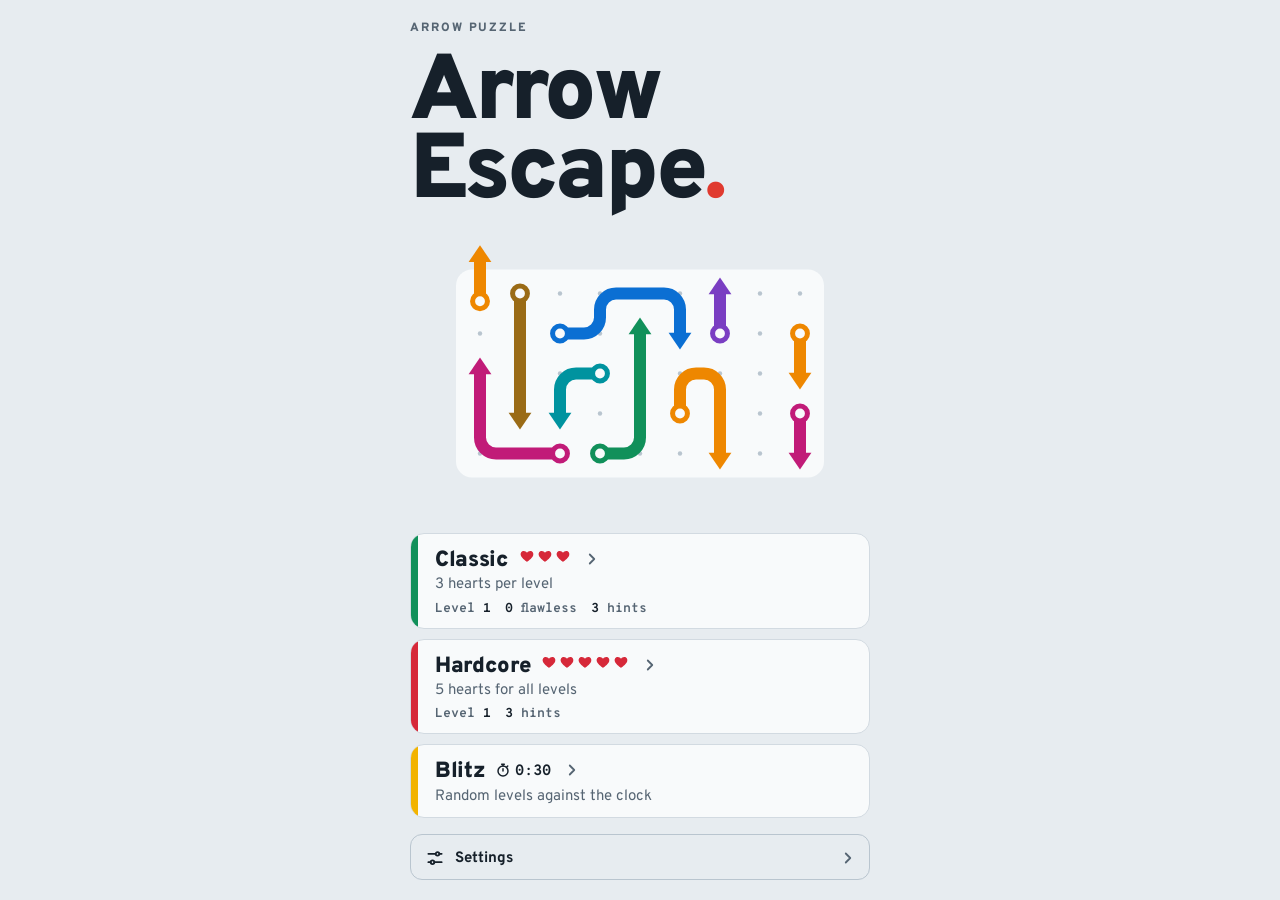
==== app/src/main/assets/index.html @ f75348a6 "Gratis- und Vollversion mit Kauf in der App Eine App, die Vollversion wird über Google Play in der A" ====
<!doctype html>
<html lang="en">
<head>
<meta charset="utf-8">
<meta name="viewport" content="width=device-width, initial-scale=1, maximum-scale=1, user-scalable=no, viewport-fit=cover">
<style>:root{color-scheme:light}[hidden]{display:none!important}</style>
</head>
<body>
<title>Arrow Escape</title>
<meta name="claude:viewport-fit-sides" content="cover">
<style>
@font-face{font-family:"Overpass";font-style:normal;font-weight:400;font-display:swap;src:url([data-uri]) format("woff2");unicode-range:U+0000-00FF,U+0131,U+0152-0153,U+02BB-02BC,U+02C6,U+02DA,U+02DC,U+0304,U+0308,U+0329,U+2000-206F,U+20AC,U+2122,U+2191,U+2193,U+2212,U+2215,U+FEFF,U+FFFD}
@font-face{font-family:"Overpass";font-style:normal;font-weight:400;font-display:swap;src:url([data-uri]) format("woff2");unicode-range:U+0100-02BA,U+02BD-02C5,U+02C7-02CC,U+02CE-02D7,U+02DD-02FF,U+0304,U+0308,U+0329,U+1D00-1DBF,U+1E00-1E9F,U+1EF2-1EFF,U+2020,U+20A0-20AB,U+20AD-20C0,U+2113,U+2C60-2C7F,U+A720-A7FF}
@font-face{font-family:"Overpass";font-style:normal;font-weight:700;font-display:swap;src:url([data-uri]) format("woff2");unicode-range:U+0000-00FF,U+0131,U+0152-0153,U+02BB-02BC,U+02C6,U+02DA,U+02DC,U+0304,U+0308,U+0329,U+2000-206F,U+20AC,U+2122,U+2191,U+2193,U+2212,U+2215,U+FEFF,U+FFFD}
@font-face{font-family:"Overpass";font-style:normal;font-weight:700;font-display:swap;src:url([data-uri]) format("woff2");unicode-range:U+0100-02BA,U+02BD-02C5,U+02C7-02CC,U+02CE-02D7,U+02DD-02FF,U+0304,U+0308,U+0329,U+1D00-1DBF,U+1E00-1E9F,U+1EF2-1EFF,U+2020,U+20A0-20AB,U+20AD-20C0,U+2113,U+2C60-2C7F,U+A720-A7FF}
@font-face{font-family:"Overpass";font-style:normal;font-weight:800;font-display:swap;src:url([data-uri]) format("woff2");unicode-range:U+0000-00FF,U+0131,U+0152-0153,U+02BB-02BC,U+02C6,U+02DA,U+02DC,U+0304,U+0308,U+0329,U+2000-206F,U+20AC,U+2122,U+2191,U+2193,U+2212,U+2215,U+FEFF,U+FFFD}
@font-face{font-family:"Overpass";font-style:normal;font-weight:800;font-display:swap;src:url([data-uri]) format("woff2");unicode-range:U+0100-02BA,U+02BD-02C5,U+02C7-02CC,U+02CE-02D7,U+02DD-02FF,U+0304,U+0308,U+0329,U+1D00-1DBF,U+1E00-1E9F,U+1EF2-1EFF,U+2020,U+20A0-20AB,U+20AD-20C0,U+2113,U+2C60-2C7F,U+A720-A7FF}
@font-face{font-family:"Overpass";font-style:normal;font-weight:900;font-display:swap;src:url([data-uri]) format("woff2");unicode-range:U+0000-00FF,U+0131,U+0152-0153,U+02BB-02BC,U+02C6,U+02DA,U+02DC,U+0304,U+0308,U+0329,U+2000-206F,U+20AC,U+2122,U+2191,U+2193,U+2212,U+2215,U+FEFF,U+FFFD}
@font-face{font-family:"Overpass";font-style:normal;font-weight:900;font-display:swap;src:url([data-uri]) format("woff2");unicode-range:U+0100-02BA,U+02BD-02C5,U+02C7-02CC,U+02CE-02D7,U+02DD-02FF,U+0304,U+0308,U+0329,U+1D00-1DBF,U+1E00-1E9F,U+1EF2-1EFF,U+2020,U+20A0-20AB,U+20AD-20C0,U+2113,U+2C60-2C7F,U+A720-A7FF}
@font-face{font-family:"Overpass Mono";font-style:normal;font-weight:700;font-display:swap;src:url([data-uri]) format("woff2");unicode-range:U+0000-00FF,U+0131,U+0152-0153,U+02BB-02BC,U+02C6,U+02DA,U+02DC,U+0304,U+0308,U+0329,U+2000-206F,U+20AC,U+2122,U+2191,U+2193,U+2212,U+2215,U+FEFF,U+FFFD}
@font-face{font-family:"Overpass Mono";font-style:normal;font-weight:700;font-display:swap;src:url([data-uri]) format("woff2");unicode-range:U+0100-02BA,U+02BD-02C5,U+02C7-02CC,U+02CE-02D7,U+02DD-02FF,U+0304,U+0308,U+0329,U+1D00-1DBF,U+1E00-1E9F,U+1EF2-1EFF,U+2020,U+20A0-20AB,U+20AD-20C0,U+2113,U+2C60-2C7F,U+A720-A7FF}
/* Layout: one-screen transit board. Line-badge header, square-cell canvas, signage footer. */
:root{
  --paper:#E7ECF0; --surface:#F8FAFB; --ink:#16202A; --muted:#566573; --grid:#B9C5CF; --rule:#D2DAE1;
  --signal:#D62839; --hint:#F2B300; --on-hint:#1E1700; --scrim:rgba(231,236,240,.78);
  --l1:#E03A2F; --l2:#0B6FD3; --l3:#11905A; --l4:#EE8700; --l5:#7A3EC2; --l6:#00939F; --l7:#C11B78; --l8:#9A6B16;
  --display:"Overpass","Arial Narrow","Helvetica Neue",Arial,sans-serif;
  --mono:"Overpass Mono",ui-monospace,"SFMono-Regular",Menlo,Consolas,monospace;
}
@media (prefers-color-scheme: dark){
  :root:not([data-theme="light"]){
    --paper:#0E141A; --surface:#17202A; --ink:#E5EBF0; --muted:#8C9AA7; --grid:#2D3a46; --rule:#24303B;
    --signal:#FF4D5E; --hint:#FFC933; --on-hint:#1E1700; --scrim:rgba(14,20,26,.8);
    --l1:#FF5B4F; --l2:#4597FF; --l3:#2EC27F; --l4:#FFA332; --l5:#A77BF2; --l6:#1FC6D3; --l7:#F04FA7; --l8:#D9A441;
    color-scheme:dark;
  }
}
:root[data-theme="dark"]{
  --paper:#0E141A; --surface:#17202A; --ink:#E5EBF0; --muted:#8C9AA7; --grid:#2D3a46; --rule:#24303B;
  --signal:#FF4D5E; --hint:#FFC933; --on-hint:#1E1700; --scrim:rgba(14,20,26,.8);
  --l1:#FF5B4F; --l2:#4597FF; --l3:#2EC27F; --l4:#FFA332; --l5:#A77BF2; --l6:#1FC6D3; --l7:#F04FA7; --l8:#D9A441;
  color-scheme:dark;
}
[hidden]{display:none!important}
html{height:100%;box-sizing:border-box}
*,*::before,*::after{box-sizing:inherit}
body{height:100%;margin:0;background:var(--paper);color:var(--ink);font-family:var(--display);font-size:16px;
  overflow:hidden;overscroll-behavior:none;-webkit-tap-highlight-color:transparent;-webkit-user-select:none;user-select:none;touch-action:manipulation}
button{font:inherit;color:inherit;cursor:pointer}
button:focus-visible{outline:2px solid var(--l2);outline-offset:2px}

/* ---------- game screen ---------- */
#app{display:flex;flex-direction:column;height:100%;
  padding-left:max(16px,env(safe-area-inset-left,0px));padding-right:max(16px,env(safe-area-inset-right,0px))}
.top{position:relative;z-index:2;display:flex;align-items:center;justify-content:space-between;gap:12px;padding-block:10px 4px}
.icon-btn{width:44px;height:44px;border:0;border-radius:12px;background:transparent;display:grid;place-items:center;margin-left:-8px}
.icon-btn svg{width:24px;height:24px;stroke:var(--ink);fill:none;stroke-width:2.2;stroke-linecap:round;stroke-linejoin:round}
.badge{display:flex;align-items:center;gap:8px}
.badge-label{font-size:11px;font-weight:800;letter-spacing:.16em;text-transform:uppercase;color:var(--muted)}
.badge-num{font-family:var(--mono);font-weight:700;font-size:19px;min-width:46px;height:34px;padding:2px 12px 0;border-radius:17px;
  background:var(--ink);color:var(--paper);display:inline-flex;align-items:center;justify-content:center;font-variant-numeric:tabular-nums}
.hearts{display:flex;gap:3px}
.hearts svg{width:24px;height:24px}
.hearts .full path{fill:var(--signal)}
.hearts .lost path{fill:none;stroke:var(--grid);stroke-width:2}
.hearts.shake{animation:shake .42s}
/* Hardcore: rote Level-Plakette, 5 etwas kleinere Herzen */
#app.hc .badge-label{color:var(--signal)}
#app.hc .badge-num{background:var(--signal)}
#app.hc .hearts{gap:2px}
#app.hc .hearts svg{width:20px;height:20px}
/* Blitz: gelbe Plakette, Uhr statt Herzen; Zeitgutschrift/-abzug schwebt unter der Uhr */
#app.blitz .badge-num{background:var(--hint);color:var(--on-hint)}
.timer{position:relative;display:flex;align-items:center;gap:5px;height:34px;padding-top:2px;
  font-family:var(--mono);font-weight:700;font-size:21px;color:var(--ink);font-variant-numeric:tabular-nums}
.timer svg,.mode-time svg{flex:none;stroke:currentColor;fill:none;stroke-width:2.2;stroke-linecap:round;stroke-linejoin:round;margin-top:-2px}
.timer svg{width:20px;height:20px}
.t-txt{display:inline-block;min-width:4ch;text-align:right}
.timer.low{color:var(--signal)}
.timer.low .t-txt{animation:pulse 1s ease-in-out infinite}
.timer.shake{animation:shake .42s}
@keyframes pulse{50%{transform:scale(1.12)}}
.tfloat{position:absolute;right:0;top:100%;margin-top:4px;font-size:19px;white-space:nowrap;pointer-events:none;animation:tup 1.1s ease-out forwards}
.tfloat.plus{color:var(--l3)}
.tfloat.minus{color:var(--signal);animation-name:tdown}
@keyframes tup{0%{opacity:0;transform:translateY(18px) scale(.9)}18%{opacity:1;transform:translateY(8px) scale(1.08)}100%{opacity:0;transform:translateY(-4px)}}
@keyframes tdown{0%{opacity:0;transform:translateY(-6px)}15%{opacity:1}100%{opacity:0;transform:translateY(20px)}}
@keyframes tfade{0%,70%{opacity:1}100%{opacity:0}}
@keyframes shake{20%{transform:translateX(-5px)}40%{transform:translateX(5px)}60%{transform:translateX(-3px)}80%{transform:translateX(2px)}}

#boardWrap{flex:1;position:relative;min-height:0}
#board{position:absolute;inset:0;width:100%;height:100%;touch-action:none;display:block}
.coach{position:absolute;left:0;right:0;bottom:0;margin:0 auto;max-width:34ch;text-align:center;font-size:15px;line-height:1.35;
  color:var(--muted);padding:6px 8px;pointer-events:none;text-wrap:balance}

.foot{display:flex;align-items:center;gap:10px;padding-block:8px 14px}
.left{flex:1;min-width:0;font-family:var(--mono);font-weight:700;font-size:13px;line-height:1.25;color:var(--muted);font-variant-numeric:tabular-nums}
.btn{font-weight:700;font-size:15px;letter-spacing:.01em;height:46px;padding:2px 16px 0;border-radius:12px;border:1.5px solid var(--grid);
  background:var(--surface);color:var(--ink);display:inline-flex;align-items:center;justify-content:center;gap:8px;transition:transform .08s}
.btn:active{transform:translateY(1px)}
.btn:disabled{opacity:.45;cursor:default}
.btn .chip{font-family:var(--mono);font-size:13px;line-height:1;background:var(--hint);color:var(--on-hint);border-radius:6px;padding:4px 6px 2px}
.btn.primary{background:var(--ink);border-color:var(--ink);color:var(--paper);height:56px;font-size:18px;font-weight:800;padding:3px 22px 0}
.btn.wide{width:100%}

/* ---------- home ---------- */
.screen{position:fixed;inset:0;background:var(--paper);z-index:5;overflow-y:auto;overscroll-behavior:contain;
  padding-top:calc(env(safe-area-inset-top,0px) + 20px);padding-bottom:calc(env(safe-area-inset-bottom,0px) + 20px);
  padding-left:max(24px,env(safe-area-inset-left,0px));padding-right:max(24px,env(safe-area-inset-right,0px))}
.home-in{max-width:460px;min-height:100%;margin:0 auto;display:flex;flex-direction:column;gap:16px}
.eyebrow{font-size:12px;font-weight:800;letter-spacing:.16em;text-transform:uppercase;color:var(--muted);margin:0}
.wordmark{font-weight:900;font-size:clamp(58px,18vw,92px);line-height:.86;letter-spacing:-.035em;margin:4px 0 0;text-wrap:balance}
.wordmark span{color:var(--l1)}
.preview-wrap{flex:1;min-height:120px;position:relative}
#preview{position:absolute;inset:0;width:100%;height:100%;display:block}
.toggle{flex:1;height:46px;border-radius:12px;border:1.5px solid var(--grid);background:transparent;display:flex;align-items:center;justify-content:space-between;
  padding:2px 12px 0 14px;font-weight:700;font-size:15px}
.toggle .sw{width:36px;height:22px;border-radius:11px;background:var(--grid);position:relative;transition:background .15s}
.toggle .sw::after{content:"";position:absolute;top:3px;left:3px;width:16px;height:16px;border-radius:50%;background:var(--surface);transition:transform .15s}
.toggle[aria-checked="true"] .sw{background:var(--l3)}
.toggle[aria-checked="true"] .sw::after{transform:translateX(14px)}

/* ---------- Hauptmenü: Modus-Karten mit Linienfarbe am linken Rand ---------- */
.modes{display:flex;flex-direction:column;gap:10px}
.mode{--line:var(--l3);position:relative;overflow:hidden;width:100%;border-radius:14px;border:1.5px solid var(--rule);background:var(--surface);
  padding:12px 12px 11px 24px;display:flex;flex-direction:column;gap:3px;text-align:left;transition:transform .08s}
.mode::before{content:"";position:absolute;left:0;top:0;bottom:0;width:7px;background:var(--line)}
.mode:active{transform:translateY(1px)}
.mode.hardcore{--line:var(--signal)}
.mode.blitz{--line:var(--hint)}
.mode-time{display:flex;align-items:center;gap:4px;padding-top:2px;font-family:var(--mono);font-weight:700;font-size:15px;color:var(--ink);font-variant-numeric:tabular-nums}
.mode-time svg{width:16px;height:16px}
/* Gesperrter Modus (Gratis-Version): Schloss statt Herzen/Uhr */
.lock-ico{display:none;width:19px;height:19px;flex:none;stroke:var(--muted);fill:none;stroke-width:2.2;stroke-linecap:round;stroke-linejoin:round;margin-top:-2px}
.mode.locked .lock-ico{display:block}
.mode.locked .mode-hearts,.mode.locked .mode-time{display:none}
/* Gratis-Version: Kaufen-Knopf ganz unten, gelb wie die Tipp-Plaketten */
.buy-btn{width:100%;flex:none;min-height:52px;border:0;border-radius:12px;background:var(--hint);color:var(--on-hint);
  display:flex;align-items:center;justify-content:space-between;gap:12px;padding:3px 12px 1px 16px;
  font-weight:800;font-size:16px;line-height:1.2;text-align:left;transition:transform .08s}
.buy-btn:active{transform:translateY(1px)}
.buy-price{flex:none;font-family:var(--mono);font-weight:700;font-size:14px;background:var(--on-hint);color:var(--hint);border-radius:7px;padding:5px 8px 3px;white-space:nowrap}
.mode-head{display:flex;align-items:center;gap:10px}
.mode-name{flex:1;min-width:0;font-weight:900;font-size:22px;letter-spacing:-.015em;line-height:1.05;padding-top:3px}
.mode-hearts{gap:2px}
.mode-hearts svg{width:16px;height:16px}
.mode .chev{color:var(--muted);margin-left:2px}
.mode-pitch{font-size:15px;line-height:1.3;color:var(--muted)}
.mode-stats{display:flex;flex-wrap:wrap;gap:2px 14px;margin-top:3px;font-family:var(--mono);font-weight:700;font-size:13px;color:var(--muted);font-variant-numeric:tabular-nums}
.mode-stats b{color:var(--ink);font-weight:700}

.set-btn{width:100%;flex:none}
.set-label{display:flex;align-items:center;gap:10px}
.set-ico{width:20px;height:20px;flex:none;stroke:currentColor;fill:none;stroke-width:2.1;stroke-linecap:round}
.set-btn .chev{color:var(--muted)}
.set-list{display:flex;flex-direction:column;gap:10px}
.set-list .toggle{flex:none;width:100%;height:52px;font-size:16px}

.lang-btn{width:100%;flex:none;text-align:left}
.lang-current{display:flex;align-items:center;gap:4px;min-width:0;color:var(--muted)}
.lang-current span{white-space:nowrap;overflow:hidden;text-overflow:ellipsis}
.chev{width:18px;height:18px;flex:none;stroke:currentColor;fill:none;stroke-width:2.4;stroke-linecap:round;stroke-linejoin:round}

/* ---------- language sheet: the list is drawn as a metro line with one stop per language ---------- */
.lang-sheet,.set-sheet{max-height:calc(100% - 24px);overflow-y:auto}
.sheet-head{display:flex;align-items:center;justify-content:space-between;gap:12px}
.sheet .sheet-title{font-size:28px}
.lang-list{position:relative;display:flex;flex-direction:column;padding-block:4px}
.lang-list::before{content:"";position:absolute;left:11px;top:30px;bottom:30px;width:5px;border-radius:3px;background:var(--l2)}
.lang-row{position:relative;display:flex;align-items:center;gap:16px;min-height:52px;padding:2px 4px 0 0;border:0;background:transparent;
  text-align:left;font-size:18px;font-weight:700;color:var(--ink)}
.lang-row .stop{width:27px;height:27px;flex:none;border-radius:50%;background:var(--surface);border:4.5px solid var(--l2);display:grid;place-items:center;margin-top:-2px}
.lang-row[aria-checked="true"] .stop{background:var(--l2)}
.lang-row[aria-checked="true"] .stop::after{content:"";width:9px;height:9px;border-radius:50%;background:var(--surface)}
.lang-row .lang-name{flex:1;min-width:0}
.lang-row[aria-checked="false"] .lang-name{font-weight:400}

/* ---------- result sheet ---------- */
.dlg{position:fixed;inset:0;z-index:10;background:var(--scrim);display:flex;align-items:flex-end;justify-content:center;
  -webkit-backdrop-filter:blur(3px);backdrop-filter:blur(3px)}
.sheet{width:100%;max-width:480px;background:var(--surface);border-radius:22px 22px 0 0;border-top:1.5px solid var(--rule);
  padding:26px max(24px,env(safe-area-inset-right,0px)) calc(env(safe-area-inset-bottom,0px) + 22px) max(24px,env(safe-area-inset-left,0px));
  display:flex;flex-direction:column;gap:12px;animation:rise .28s cubic-bezier(.2,.8,.2,1)}
@keyframes rise{from{transform:translateY(40px);opacity:0}}
.sheet h2{font-size:40px;font-weight:900;letter-spacing:-.02em;line-height:.95;margin:0;text-wrap:balance}
.sheet p{margin:0;font-size:17px;line-height:1.4;color:var(--muted)}
.reward{align-self:flex-start;font-family:var(--mono);font-weight:700;font-size:13px;background:var(--hint);color:var(--on-hint);border-radius:7px;padding:5px 8px 3px}
.row{display:flex;gap:10px;margin-top:8px}
.row .btn{flex:1}
.row .btn.primary{flex:2}
/* Fehlerfrei gelöst: Titel springt nach dem Konfetti hinein */
.sheet.party h2{transform-origin:left 70%;animation:pop .55s .08s cubic-bezier(.2,1.5,.35,1) both}
@keyframes pop{from{transform:scale(.55);opacity:0}}

/* ---------- Konfetti-Ebene über allem, fängt keine Berührungen ab ---------- */
#fx{position:fixed;inset:0;width:100%;height:100%;z-index:11;pointer-events:none}

/* Niedrige Bildschirme: Menü kompakter, damit drei Modus-Karten ohne Scrollen passen */
@media (max-height: 820px){
  .home-in{gap:12px}
  .wordmark{font-size:clamp(46px,14vw,72px)}
  .preview-wrap{min-height:72px}
  .modes{gap:8px}
  .mode{padding-block:10px 9px}
}
/* Sehr niedrig (z. B. 360×640): die Vorschau darf ganz schrumpfen; unter 44 px wird sie nicht gezeichnet */
@media (max-height: 700px){
  .preview-wrap{min-height:0}
}
/* Blitz: Tipp-Knopf zeigt „−3 s“ statt einer Zahl, daher etwas schmalere Knöpfe */
#app.blitz .foot .btn{padding-inline:12px}
@media (prefers-reduced-motion: reduce){
  .sheet,.sheet.party h2,.hearts.shake,.timer.shake,.timer.low .t-txt{animation:none}
  .tfloat,.tfloat.minus{animation:tfade 1.1s forwards}
}
</style>

<div id="app">
  <header class="top">
    <button id="btnHome" class="icon-btn" data-i18n-aria="menuAria" aria-label="Menu">
      <svg viewBox="0 0 24 24" aria-hidden="true"><path d="M4 7h16M4 12h16M4 17h10"/></svg>
    </button>
    <div class="badge"><span id="lvlLabel" class="badge-label">Level</span><span id="lvlNum" class="badge-num">1</span></div>
    <div id="hearts" class="hearts" role="img" aria-label="3 hearts"></div>
    <div id="timer" class="timer" role="timer" hidden>
      <svg viewBox="0 0 24 24" aria-hidden="true"><circle cx="12" cy="13.5" r="7.5"/><path d="M12 13.5V10M10 3.5h4M12 3.5V6M17.6 7.4l1.5-1.5"/></svg><span id="timerTxt" class="t-txt">0:30</span>
    </div>
  </header>
  <main id="boardWrap">
    <canvas id="board" data-i18n-aria="boardAria" aria-label="Game board"></canvas>
    <p id="coach" class="coach" hidden></p>
  </main>
  <footer class="foot">
    <span id="left" class="left">0 arrows left</span>
    <button id="btnHint" class="btn"><span data-i18n="hint">Hint</span> <span id="hintCount" class="chip">3</span></button>
    <button id="btnRestart" class="btn" data-i18n="restart" data-i18n-aria="restartAria" aria-label="Restart level">Restart</button>
  </footer>
</div>

<section id="home" class="screen">
  <div class="home-in">
    <p class="eyebrow" data-i18n="eyebrow">Arrow puzzle</p>
    <h1 class="wordmark">Arrow<br>Escape<span>.</span></h1>
    <div class="preview-wrap"><canvas id="preview" aria-hidden="true"></canvas></div>
    <!-- Hauptmenü: ein Eintrag pro Modus, wie Linien auf einem Netzplan -->
    <nav class="modes">
      <button id="btnClassic" class="mode classic">
        <span class="mode-head"><span class="mode-name" data-i18n="classic">Classic</span><span id="classicHearts" class="hearts mode-hearts" aria-hidden="true"></span><svg class="lock-ico" viewBox="0 0 24 24" aria-hidden="true"><rect x="5" y="10.5" width="14" height="10" rx="2.2"/><path d="M8.5 10.5V8a3.5 3.5 0 0 1 7 0v2.5"/></svg><svg class="chev" viewBox="0 0 24 24" aria-hidden="true"><path d="M9 6l6 6-6 6"/></svg></span>
        <span class="mode-pitch" data-i18n="classicPitch">3 hearts per level</span>
        <span id="classicStats" class="mode-stats"></span>
      </button>
      <button id="btnHc" class="mode hardcore">
        <span class="mode-head"><span class="mode-name" data-i18n="hardcore">Hardcore</span><span id="hcHearts" class="hearts mode-hearts" role="img"></span><svg class="lock-ico" viewBox="0 0 24 24" aria-hidden="true"><rect x="5" y="10.5" width="14" height="10" rx="2.2"/><path d="M8.5 10.5V8a3.5 3.5 0 0 1 7 0v2.5"/></svg><svg class="chev" viewBox="0 0 24 24" aria-hidden="true"><path d="M9 6l6 6-6 6"/></svg></span>
        <span class="mode-pitch" data-i18n="hcPitch">5 hearts for all levels</span>
        <span id="hcStats" class="mode-stats"></span>
      </button>
      <button id="btnBlitz" class="mode blitz">
        <span class="mode-head"><span class="mode-name" data-i18n="blitz">Blitz</span><span class="mode-time"><svg viewBox="0 0 24 24" aria-hidden="true"><circle cx="12" cy="13.5" r="7.5"/><path d="M12 13.5V10M10 3.5h4M12 3.5V6M17.6 7.4l1.5-1.5"/></svg><span id="blitzTime">0:30</span></span><svg class="lock-ico" viewBox="0 0 24 24" aria-hidden="true"><rect x="5" y="10.5" width="14" height="10" rx="2.2"/><path d="M8.5 10.5V8a3.5 3.5 0 0 1 7 0v2.5"/></svg><svg class="chev" viewBox="0 0 24 24" aria-hidden="true"><path d="M9 6l6 6-6 6"/></svg></span>
        <span class="mode-pitch" data-i18n="blitzPitch">Random levels against the clock</span>
        <span id="blitzStats" class="mode-stats" hidden></span>
      </button>
    </nav>
    <button id="btnSettings" class="toggle set-btn" aria-haspopup="dialog">
      <span class="set-label"><svg class="set-ico" viewBox="0 0 24 24" aria-hidden="true"><path d="M4 7h9M17 7h3M4 17h3M11 17h9"/><circle cx="15" cy="7" r="2.2"/><circle cx="9" cy="17" r="2.2"/></svg><span data-i18n="settings">Settings</span></span>
      <svg class="chev" viewBox="0 0 24 24" aria-hidden="true"><path d="M9 6l6 6-6 6"/></svg>
    </button>
    <!-- Nur in der Gratis-Version: Kauf der Vollversion über Google Play -->
    <button id="btnBuy" class="buy-btn" hidden><span data-i18n="buyFull">Buy full version</span><span id="buyPrice" class="buy-price">€1.99</span></button>
  </div>
</section>

<div id="dlg" class="dlg" hidden>
  <div class="sheet" role="dialog" aria-modal="true" aria-labelledby="dlgTitle">
    <p id="dlgEyebrow" class="eyebrow">Level 1</p>
    <h2 id="dlgTitle">All clear!</h2>
    <p id="dlgText"></p>
    <span id="dlgReward" class="reward" hidden>+1 hint</span>
    <div class="row">
      <button id="dlgSecondary" class="btn">Menu</button>
      <button id="dlgPrimary" class="btn primary">Next</button>
    </div>
  </div>
</div>

<div id="setDlg" class="dlg" hidden>
  <div class="sheet set-sheet" role="dialog" aria-modal="true" aria-labelledby="setTitle">
    <div class="sheet-head">
      <h2 id="setTitle" class="sheet-title" data-i18n="settings">Settings</h2>
      <button id="setClose" class="btn" data-i18n="close">Done</button>
    </div>
    <div class="set-list">
      <button id="tglSound" class="toggle" role="switch" aria-checked="true"><span data-i18n="sound">Sound</span> <span class="sw"></span></button>
      <button id="tglVib" class="toggle" role="switch" aria-checked="true"><span data-i18n="vibration">Vibration</span> <span class="sw"></span></button>
      <button id="btnLang" class="toggle lang-btn" aria-haspopup="dialog">
        <span data-i18n="language">Language</span>
        <span class="lang-current"><span id="langName">English</span><svg class="chev" viewBox="0 0 24 24" aria-hidden="true"><path d="M9 6l6 6-6 6"/></svg></span>
      </button>
    </div>
  </div>
</div>

<div id="langDlg" class="dlg" hidden>
  <div class="sheet lang-sheet" role="dialog" aria-modal="true" aria-labelledby="langTitle">
    <div class="sheet-head">
      <h2 id="langTitle" class="sheet-title" data-i18n="languageTitle">Choose language</h2>
      <button id="langClose" class="btn" data-i18n="close">Done</button>
    </div>
    <div id="langList" class="lang-list" role="radiogroup" aria-labelledby="langTitle"></div>
  </div>
</div>

<canvas id="fx" aria-hidden="true" hidden></canvas>

<script>
(() => {
'use strict';

// ENGINE START
const DIRS = [[0,-1],[1,0],[0,1],[-1,0]]; // hoch, rechts, runter, links

function mulberry32(a){
  return function(){
    a |= 0; a = a + 0x6D2B79F5 | 0;
    let t = Math.imul(a ^ a >>> 15, 1 | a);
    t = t + Math.imul(t ^ t >>> 7, 61 | t) ^ t;
    return ((t ^ t >>> 14) >>> 0) / 4294967296;
  };
}

function levelSpec(n){
  let cols, rows;
  if (n <= 3) { cols = 4; rows = 5; }
  else {
    const step = Math.floor((n - 1) / 3);
    cols = Math.min(4 + step, 11);
    rows = Math.min(Math.round(cols * 1.38), 15);
    if (n > 30) { // Abwechslung bei den Spielfeldgrößen
      const r = mulberry32(n * 31 + 7)();
      cols = 9 + Math.floor(r * 3);
      rows = Math.min(Math.round(cols * 1.38), 15);
    }
  }
  const counts = [3, 4, 6, 8, 11];
  return {
    cols, rows,
    maxArrows: n <= counts.length ? counts[n - 1] : Infinity,
    minLen: 2,
    maxLen: n <= 3 ? 3 : Math.min(3 + Math.floor(n / 4), 12),
    turnP: Math.min(0.18 + n * 0.012, 0.5),
  };
}

function buildLevel(spec, seed){
  const rng = mulberry32(seed);
  const W = spec.cols, H = spec.rows;
  const occ = new Int16Array(W * H).fill(-1);
  const arrows = [];
  const inB = (x, y) => x >= 0 && y >= 0 && x < W && y < H;
  const shuffle = arr => { for (let i = arr.length - 1; i > 0; i--) { const j = Math.floor(rng() * (i + 1)); [arr[i], arr[j]] = [arr[j], arr[i]]; } return arr; };

  function tryPlace(hx, hy, d, targetLen){
    const h = hy * W + hx;
    if (occ[h] !== -1) return false;
    // Der Weg vom Kopf bis zum Rand muss beim Platzieren frei sein:
    // so ist jedes Level garantiert lösbar (in umgekehrter Reihenfolge).
    const ray = new Set();
    let cx = hx + DIRS[d][0], cy = hy + DIRS[d][1];
    while (inB(cx, cy)) { const c = cy * W + cx; if (occ[c] !== -1) return false; ray.add(c); cx += DIRS[d][0]; cy += DIRS[d][1]; }
    const bx = hx - DIRS[d][0], by = hy - DIRS[d][1];
    if (!inB(bx, by) || occ[by * W + bx] !== -1) return false;
    const body = [h, by * W + bx];
    const inBody = new Set(body);
    let x = bx, y = by, g = (d + 2) % 4;
    while (body.length < targetLen) {
      const left = (g + 3) % 4, right = (g + 1) % 4;
      const turnFirst = rng() < spec.turnP, lr = rng() < 0.5;
      const order = turnFirst ? (lr ? [left, right, g] : [right, left, g]) : (lr ? [g, left, right] : [g, right, left]);
      let moved = false;
      for (const nd of order) {
        const nx = x + DIRS[nd][0], ny = y + DIRS[nd][1];
        if (!inB(nx, ny)) continue;
        const c = ny * W + nx;
        if (occ[c] !== -1 || inBody.has(c) || ray.has(c)) continue;
        x = nx; y = ny; g = nd; body.push(c); inBody.add(c); moved = true; break;
      }
      if (!moved) break;
    }
    if (body.length < spec.minLen) return false;
    const cells = body.reverse(); // Schwanz ... Kopf
    const id = arrows.length;
    for (const c of cells) occ[c] = id;
    arrows.push({ id, cells, dir: d, color: Math.floor(rng() * 8) });
    return true;
  }

  let tries = 0;
  const maxTries = W * H * 30;
  while (arrows.length < spec.maxArrows && tries < maxTries) {
    tries++;
    const c = Math.floor(rng() * W * H);
    if (occ[c] !== -1) continue;
    const d = Math.floor(rng() * 4);
    const L = spec.minLen + Math.floor(rng() * (spec.maxLen - spec.minLen + 1));
    tryPlace(c % W, Math.floor(c / W), d, L);
  }
  if (spec.maxArrows === Infinity) {
    for (const c of shuffle([...Array(W * H).keys()])) {
      if (occ[c] !== -1) continue;
      for (const d of shuffle([0, 1, 2, 3])) if (tryPlace(c % W, Math.floor(c / W), d, spec.maxLen)) break;
    }
  }
  // Nachbarn bekommen unterschiedliche Farben
  for (const a of arrows) {
    const near = new Set();
    for (const c of a.cells) {
      const cx = c % W, cy = Math.floor(c / W);
      for (const [dx, dy] of DIRS) { const nx = cx + dx, ny = cy + dy; if (inB(nx, ny)) { const o = occ[ny * W + nx]; if (o !== -1 && o < a.id) near.add(arrows[o].color); } }
    }
    let k = a.color, guard = 0;
    while (near.has(k) && guard++ < 8) k = (k + 1) % 8;
    a.color = k;
  }
  return { W, H, arrows };
}

function freeArrows(level, alive){
  const { W, H, arrows } = level;
  const occ = new Int16Array(W * H).fill(-1);
  for (const a of arrows) if (alive[a.id]) for (const c of a.cells) occ[c] = a.id;
  const out = [];
  for (const a of arrows) {
    if (!alive[a.id]) continue;
    if (blockerOf(level, occ, a).id === -1) out.push(a.id);
  }
  return out;
}

function blockerOf(level, occ, a){
  const { W, H } = level;
  const head = a.cells[a.cells.length - 1];
  let x = head % W + DIRS[a.dir][0], y = Math.floor(head / W) + DIRS[a.dir][1], j = 0;
  while (x >= 0 && y >= 0 && x < W && y < H) {
    const o = occ[y * W + x];
    if (o !== -1 && o !== a.id) return { id: o, steps: j };
    x += DIRS[a.dir][0]; y += DIRS[a.dir][1]; j++;
  }
  return { id: -1, steps: j };
}

// seed: ohne Angabe aus der Levelnummer (Klassisch/Hardcore, immer gleich),
// im Blitzmodus zufällig (gleiche Schwierigkeit wie Level n, aber anderes Feld).
function generateLevel(n, seed){
  const spec = levelSpec(n);
  const base = seed === undefined ? n * 7919 + 17 : seed;
  let best = null;
  for (let v = 0; v < 30; v++) {
    const lv = buildLevel(spec, base + v * 104729);
    const alive = lv.arrows.map(() => true);
    const free = freeArrows(lv, alive).length;
    const total = lv.arrows.length;
    lv.n = n;
    if (n === 1) return lv;
    if (total < Math.min(spec.maxArrows, 3)) continue;
    if (free === total) { best = best || lv; continue; }
    if (n >= 6 && free / total > 0.4) { best = best || lv; continue; }
    return lv;
  }
  return best || buildLevel(spec, base);
}
// ENGINE END

/* ---------- Speicher (Android-Brücke oder Browser) ---------- */
const Store = {
  get(k, def){
    try {
      const raw = window.AndroidBridge ? window.AndroidBridge.load(k) : localStorage.getItem('pfeilfrei_' + k);
      return raw ? JSON.parse(raw) : def;
    } catch (e) { return def; }
  },
  set(k, v){
    try {
      const s = JSON.stringify(v);
      if (window.AndroidBridge) window.AndroidBridge.save(k, s); else localStorage.setItem('pfeilfrei_' + k, s);
    } catch (e) {}
  }
};
const progress = Object.assign({ level: 1, flawless: 0, hints: 3, sound: true, vib: true, lang: 'en' }, Store.get('progress', {}));
// Hardcore hat einen eigenen Spielstand: 5 Herzen für alle Level, eigene Tipps, Rekord (höchstes erreichtes Level).
const HC_HEARTS = 5;
const HC_RESET = { level: 1, hearts: HC_HEARTS, hints: 3, newBest: false };
progress.hc = Object.assign({ best: 1, intro: false }, HC_RESET, progress.hc);
if (!(progress.hc.hearts > 0)) Object.assign(progress.hc, HC_RESET);
// Laufendes Level je Modus (welche Pfeile schon raus sind, Herzen, Zusammenstöße, bezahlter Tipp).
// Wird bei jedem Zug gespeichert, damit Menü, Moduswechsel und Schließen der App nichts verlieren.
progress.run = Object.assign({ normal: null, hc: null, blitz: null }, progress.run);
// Blitz: zufällige Level gegen die Uhr. Rekord = höchstes erreichtes Level in einem Durchgang.
// Der laufende Durchgang (Level, Startwert des Feldes, Restzeit) liegt in progress.run.blitz.
// Die Zahlen stehen auch im Erklärtext blitzIntroText (alle Sprachen).
const BLITZ_START = 30000, BLITZ_CRASH = 5000, BLITZ_HINT = 3000;
const blitzBonus = arrows => (arrows + 3) * 1000; // pro geschafftem Level: 1 s je Pfeil + 3 s
progress.blitz = Object.assign({ best: 1, intro: false }, progress.blitz);
if (!(Number.isInteger(progress.blitz.best) && progress.blitz.best >= 1)) progress.blitz.best = 1;
const saveProgress = () => Store.set('progress', progress);

/* ---------- Gratis- und Vollversion ----------
   Gratis: Klassisch bis Level FREE_LEVELS, Hardcore und Blitz gesperrt.
   Die Vollversion wird in der App über Google Play gekauft (Produkt „vollversion“, Preis in der Play Console).
   Ob sie gekauft ist, weiß nur die Android-Hülle: AndroidBridge.isFull() beim Start, danach Meldungen
   über pfSetFull / pfPurchase / pfPrice. Im Browser ist alles frei; zum Testen der Gratis-Version „?free“ an die Adresse hängen. */
const FREE_LEVELS = 250;
const FULL_PRICE_EUR = 1.99; // nur Anzeige, bis Google Play den echten (landesüblichen) Preis liefert
const bridge = window.AndroidBridge;
const hasBilling = !!(bridge && typeof bridge.isFull === 'function');
const Edition = {
  full: hasBilling ? !!bridge.isFull() : !/[?&]free\b/.test(location.search),
  price: hasBilling && typeof bridge.price === 'function' ? String(bridge.price() || '') : '',
};
const canPlay = (mode, n) => Edition.full || (mode === 'normal' && n <= FREE_LEVELS);

/* ---------- Sprachen (Standard: Englisch) ----------
   REGEL: Jeder sichtbare Text steht hier und muss in ALLEN Sprachen vorhanden sein.
   tools/test_i18n.js prüft das bei jedem Build. */
// I18N START
const LANGS = [
  { code: 'id', name: 'Bahasa Indonesia', html: 'id' },
  { code: 'de', name: 'Deutsch', html: 'de' },
  { code: 'en', name: 'English', html: 'en' },
  { code: 'es', name: 'Español', html: 'es' },
  { code: 'fr', name: 'Français', html: 'fr' },
  { code: 'pt', name: 'Português (Brasil)', html: 'pt-BR' },
  { code: 'tr', name: 'Türkçe', html: 'tr' },
];
const I18N = {
  en: {
    classic: 'Classic', classicPitch: '3 hearts per level', settings: 'Settings',
    eyebrow: 'Arrow puzzle',
    flawless: 'flawless', hints: 'hints',
    sound: 'Sound', vibration: 'Vibration', language: 'Language',
    languageTitle: 'Choose language', close: 'Done',
    level: 'Level', menuAria: 'Menu', boardAria: 'Game board',
    hint: 'Hint', restart: 'Restart', restartAria: 'Restart level',
    left: n => n === 1 ? '1 arrow left' : `${n} arrows left`,
    hearts: n => n === 1 ? '1 heart' : `${n} hearts`,
    coach1: 'Tap an arrow. If its path is clear, it slides off the board.',
    coach2: 'If another arrow is in the way, they crash. That costs a heart.',
    coach3: 'Stuck? “Hint” shows you an arrow that can leave.',
    winTitle: 'All clear!',
    winText: c => c === 0 ? 'Solved without a crash.' : (c === 1 ? 'Solved with one crash.' : `Solved with ${c} crashes.`),
    reward: '+1 hint', next: 'Next', menu: 'Menu',
    loseTitle: 'Out of hearts',
    loseText: 'Three crashes. The level restarts with the same arrows.',
    retry: 'Try again',
    back: 'Back',
    hardcore: 'Hardcore',
    hcPitch: '5 hearts for all levels',
    hcRecord: n => `Best: ${n}`,
    hcIntroTitle: '5 hearts. No refills.',
    hcIntroText: 'Your 5 hearts have to last across all levels. Five crashes and you’re back to level 1. Normal mode is not affected.',
    hcStart: 'Start',
    hcLeft: n => n === 1 ? 'Only 1 heart left.' : `${n} hearts left.`,
    hcOverTitle: 'Game over',
    hcOverText: n => `Five crashes. You made it to level ${n}. Hardcore starts over at level 1.`,
    hcNewRecord: 'New record!',
    hcRestart: 'Start over',
    blitz: 'Blitz',
    blitzPitch: 'Random levels against the clock',
    blitzIntroTitle: 'Race the clock.',
    blitzIntroText: 'Solve as many random levels as you can. You start with 30 seconds. Every solved level adds time, every crash costs 5 seconds.',
    secs: n => `${n > 0 ? '+' : n < 0 ? '−' : ''}${Math.abs(n)}\u00A0s`,
    blitzOverTitle: 'Time’s up!',
    blitzOverText: n => `You made it to level ${n}.`,
    blitzRestartTitle: 'Start a new run?',
    blitzRestartText: 'Your current run ends here.',
    blitzResume: 'Keep playing',
    fullVersion: 'Full version',
    buyFull: 'Buy full version',
    buy: 'Buy',
    fullOnly: 'Full version only',
    lockedTitle: 'Only in the full version',
    freeDoneTitle: n => `All ${n} free levels done!`,
    upgradeText: n => `The full version unlocks Hardcore, Blitz and endless levels after level ${n}. Buy once, play forever.`,
    thanksTitle: 'Thank you!',
    thanksText: 'The full version is unlocked: Hardcore, Blitz and all levels.',
    buyPending: 'Your payment is still being processed. The full version unlocks as soon as it’s complete.',
    buyError: 'Buying isn’t possible right now. Check your internet connection and Google Play, then try again.',
    ok: 'OK',
  },
  de: {
    classic: 'Klassisch', classicPitch: '3 Herzen pro Level', settings: 'Einstellungen',
    eyebrow: 'Pfeil-Puzzle',
    flawless: 'fehlerfrei', hints: 'Tipps',
    sound: 'Ton', vibration: 'Vibration', language: 'Sprache',
    languageTitle: 'Sprache wählen', close: 'Fertig',
    level: 'Level', menuAria: 'Menü', boardAria: 'Spielfeld',
    hint: 'Tipp', restart: 'Neu', restartAria: 'Level neu starten',
    left: n => n === 1 ? '1 Pfeil übrig' : `${n} Pfeile übrig`,
    hearts: n => n === 1 ? '1 Herz' : `${n} Herzen`,
    coach1: 'Tippe einen Pfeil an. Ist sein Weg frei, fährt er hinaus.',
    coach2: 'Steht ein Pfeil im Weg, gibt es einen Zusammenstoß. Das kostet ein Herz.',
    coach3: 'Kommst du nicht weiter? „Tipp“ zeigt dir einen freien Pfeil.',
    winTitle: 'Strecke frei!',
    winText: c => c === 0 ? 'Ohne Zusammenstoß gelöst.' : (c === 1 ? 'Gelöst mit einem Zusammenstoß.' : `Gelöst mit ${c} Zusammenstößen.`),
    reward: '+1 Tipp', next: 'Weiter', menu: 'Menü',
    loseTitle: 'Alle Herzen weg',
    loseText: 'Drei Zusammenstöße. Das Level startet neu, die Pfeile liegen wieder genauso.',
    retry: 'Nochmal',
    back: 'Zurück',
    hardcore: 'Hardcore',
    hcPitch: '5 Herzen für alle Level',
    hcRecord: n => `Rekord: ${n}`,
    hcIntroTitle: '5 Herzen. Kein Nachschub.',
    hcIntroText: 'Deine 5 Herzen müssen für alle Level reichen. Nach fünf Zusammenstößen geht es zurück auf Level 1. Der normale Modus bleibt unberührt.',
    hcStart: 'Los geht’s',
    hcLeft: n => n === 1 ? 'Nur noch 1 Herz.' : `Noch ${n} Herzen.`,
    hcOverTitle: 'Zurück auf Start',
    hcOverText: n => `Fünf Zusammenstöße. Du hast Level ${n} erreicht. Hardcore beginnt wieder bei Level 1.`,
    hcNewRecord: 'Neuer Rekord!',
    hcRestart: 'Von vorn',
    blitz: 'Blitz',
    blitzPitch: 'Zufällige Level gegen die Uhr',
    blitzIntroTitle: 'Gegen die Uhr.',
    blitzIntroText: 'Schaffe so viele zufällige Level wie möglich. Du startest mit 30 Sekunden. Jedes geschaffte Level bringt Zeit dazu, jeder Zusammenstoß kostet 5 Sekunden.',
    secs: n => `${n > 0 ? '+' : n < 0 ? '−' : ''}${Math.abs(n)}\u00A0s`,
    blitzOverTitle: 'Zeit um!',
    blitzOverText: n => `Du hast Level ${n} erreicht.`,
    blitzRestartTitle: 'Neuer Durchgang?',
    blitzRestartText: 'Dein laufender Durchgang endet hier.',
    blitzResume: 'Weiterspielen',
    fullVersion: 'Vollversion',
    buyFull: 'Vollversion kaufen',
    buy: 'Kaufen',
    fullOnly: 'Nur in der Vollversion',
    lockedTitle: 'Nur in der Vollversion',
    freeDoneTitle: n => `Alle ${n} Gratis-Level geschafft!`,
    upgradeText: n => `Die Vollversion schaltet Hardcore, Blitz und unendlich viele Level nach Level ${n} frei. Einmal kaufen, für immer spielen.`,
    thanksTitle: 'Danke!',
    thanksText: 'Die Vollversion ist freigeschaltet: Hardcore, Blitz und alle Level.',
    buyPending: 'Deine Zahlung wird noch bearbeitet. Die Vollversion wird freigeschaltet, sobald sie abgeschlossen ist.',
    buyError: 'Kaufen geht gerade nicht. Prüfe deine Internetverbindung und Google Play und versuch es noch einmal.',
    ok: 'OK',
  },
  es: {
    classic: 'Clásico', classicPitch: '3 corazones por nivel', settings: 'Ajustes',
    eyebrow: 'Puzle de flechas',
    flawless: 'perfectos', hints: 'pistas',
    sound: 'Sonido', vibration: 'Vibración', language: 'Idioma',
    languageTitle: 'Elige el idioma', close: 'Listo',
    level: 'Nivel', menuAria: 'Menú', boardAria: 'Tablero',
    hint: 'Pista', restart: 'Reiniciar', restartAria: 'Reiniciar nivel',
    left: n => n === 1 ? 'Queda 1 flecha' : `Quedan ${n} flechas`,
    hearts: n => n === 1 ? '1 corazón' : `${n} corazones`,
    coach1: 'Toca una flecha. Si su camino está libre, sale del tablero.',
    coach2: 'Si otra flecha se interpone, chocan. Eso cuesta un corazón.',
    coach3: '¿No sabes cómo seguir? «Pista» te muestra una flecha que puede salir.',
    winTitle: '¡Vía libre!',
    winText: c => c === 0 ? 'Resuelto sin ningún choque.' : (c === 1 ? 'Resuelto con un choque.' : `Resuelto con ${c} choques.`),
    reward: '+1 pista', next: 'Siguiente', menu: 'Menú',
    loseTitle: 'Sin corazones',
    loseText: 'Tres choques. El nivel se reinicia con las mismas flechas.',
    retry: 'Reintentar',
    back: 'Volver',
    hardcore: 'Hardcore',
    hcPitch: '5 corazones para todos los niveles',
    hcRecord: n => `Récord: ${n}`,
    hcIntroTitle: '5 corazones. Sin recargas.',
    hcIntroText: 'Tus 5 corazones tienen que durar todos los niveles. Con cinco choques vuelves al nivel 1. El modo normal no se ve afectado.',
    hcStart: 'Empezar',
    hcLeft: n => n === 1 ? 'Te queda 1 corazón.' : `Te quedan ${n} corazones.`,
    hcOverTitle: 'Fin del juego',
    hcOverText: n => `Cinco choques. Llegaste al nivel ${n}. El modo hardcore vuelve a empezar en el nivel 1.`,
    hcNewRecord: '¡Nuevo récord!',
    hcRestart: 'Empezar de nuevo',
    blitz: 'Relámpago',
    blitzPitch: 'Niveles aleatorios contra el reloj',
    blitzIntroTitle: 'Contra el reloj.',
    blitzIntroText: 'Resuelve todos los niveles aleatorios que puedas. Empiezas con 30 segundos. Cada nivel resuelto suma tiempo y cada choque resta 5 segundos.',
    secs: n => `${n > 0 ? '+' : n < 0 ? '−' : ''}${Math.abs(n)}\u00A0s`,
    blitzOverTitle: '¡Se acabó el tiempo!',
    blitzOverText: n => `Llegaste al nivel ${n}.`,
    blitzRestartTitle: '¿Empezar de nuevo?',
    blitzRestartText: 'Tu partida actual termina aquí.',
    blitzResume: 'Seguir jugando',
    fullVersion: 'Versión completa',
    buyFull: 'Comprar versión completa',
    buy: 'Comprar',
    fullOnly: 'Solo en la versión completa',
    lockedTitle: 'Solo en la versión completa',
    freeDoneTitle: n => `¡Completaste los ${n} niveles gratis!`,
    upgradeText: n => `La versión completa desbloquea Hardcore, Relámpago y niveles infinitos después del nivel ${n}. Un solo pago, para siempre.`,
    thanksTitle: '¡Gracias!',
    thanksText: 'La versión completa está desbloqueada: Hardcore, Relámpago y todos los niveles.',
    buyPending: 'Tu pago aún se está procesando. La versión completa se desbloqueará en cuanto termine.',
    buyError: 'Ahora mismo no se puede comprar. Revisa tu conexión a internet y Google Play, y vuelve a intentarlo.',
    ok: 'OK',
  },
  pt: {
    classic: 'Clássico', classicPitch: '3 corações por nível', settings: 'Configurações',
    eyebrow: 'Quebra-cabeça de setas',
    flawless: 'perfeitos', hints: 'dicas',
    sound: 'Som', vibration: 'Vibração', language: 'Idioma',
    languageTitle: 'Escolha o idioma', close: 'Pronto',
    level: 'Nível', menuAria: 'Menu', boardAria: 'Tabuleiro',
    hint: 'Dica', restart: 'Reiniciar', restartAria: 'Reiniciar nível',
    left: n => n === 1 ? 'Resta 1 seta' : `Restam ${n} setas`,
    hearts: n => n === 1 ? '1 coração' : `${n} corações`,
    coach1: 'Toque em uma seta. Se o caminho estiver livre, ela sai do tabuleiro.',
    coach2: 'Se outra seta estiver no caminho, elas batem. Isso custa um coração.',
    coach3: 'Travou? “Dica” mostra uma seta que pode sair.',
    winTitle: 'Caminho livre!',
    winText: c => c === 0 ? 'Resolvido sem nenhuma batida.' : (c === 1 ? 'Resolvido com uma batida.' : `Resolvido com ${c} batidas.`),
    reward: '+1 dica', next: 'Próximo', menu: 'Menu',
    loseTitle: 'Sem corações',
    loseText: 'Três batidas. O nível recomeça com as mesmas setas.',
    retry: 'Tentar de novo',
    back: 'Voltar',
    hardcore: 'Hardcore',
    hcPitch: '5 corações para todos os níveis',
    hcRecord: n => `Recorde: ${n}`,
    hcIntroTitle: '5 corações. Sem recarga.',
    hcIntroText: 'Seus 5 corações precisam durar por todos os níveis. Com cinco batidas você volta ao nível 1. O modo normal não é afetado.',
    hcStart: 'Começar',
    hcLeft: n => n === 1 ? 'Resta só 1 coração.' : `Restam ${n} corações.`,
    hcOverTitle: 'Fim de jogo',
    hcOverText: n => `Cinco batidas. Você chegou ao nível ${n}. O hardcore recomeça no nível 1.`,
    hcNewRecord: 'Novo recorde!',
    hcRestart: 'Recomeçar',
    blitz: 'Relâmpago',
    blitzPitch: 'Níveis aleatórios contra o relógio',
    blitzIntroTitle: 'Contra o relógio.',
    blitzIntroText: 'Resolva o máximo de níveis aleatórios que conseguir. Você começa com 30 segundos. Cada nível resolvido dá mais tempo, cada batida tira 5 segundos.',
    secs: n => `${n > 0 ? '+' : n < 0 ? '−' : ''}${Math.abs(n)}\u00A0s`,
    blitzOverTitle: 'Acabou o tempo!',
    blitzOverText: n => `Você chegou ao nível ${n}.`,
    blitzRestartTitle: 'Começar de novo?',
    blitzRestartText: 'Sua partida atual termina aqui.',
    blitzResume: 'Continuar jogando',
    fullVersion: 'Versão completa',
    buyFull: 'Comprar versão completa',
    buy: 'Comprar',
    fullOnly: 'Só na versão completa',
    lockedTitle: 'Só na versão completa',
    freeDoneTitle: n => `Você terminou os ${n} níveis grátis!`,
    upgradeText: n => `A versão completa libera Hardcore, Relâmpago e níveis infinitos depois do nível ${n}. Pague uma vez, jogue para sempre.`,
    thanksTitle: 'Obrigado!',
    thanksText: 'A versão completa foi liberada: Hardcore, Relâmpago e todos os níveis.',
    buyPending: 'Seu pagamento ainda está sendo processado. A versão completa será liberada assim que ele for concluído.',
    buyError: 'Não é possível comprar agora. Verifique sua conexão com a internet e o Google Play e tente de novo.',
    ok: 'OK',
  },
  fr: {
    classic: 'Classique', classicPitch: '3 cœurs par niveau', settings: 'Réglages',
    eyebrow: 'Puzzle de flèches',
    flawless: 'parfaits', hints: 'indices',
    sound: 'Son', vibration: 'Vibration', language: 'Langue',
    languageTitle: 'Choisir la langue', close: 'OK',
    level: 'Niveau', menuAria: 'Menu', boardAria: 'Plateau de jeu',
    hint: 'Indice', restart: 'Rejouer', restartAria: 'Recommencer le niveau',
    left: n => n === 1 ? '1 flèche restante' : `${n} flèches restantes`,
    hearts: n => n === 1 ? '1 cœur' : `${n} cœurs`,
    coach1: 'Touche une flèche. Si son chemin est libre, elle sort du plateau.',
    coach2: 'Si une autre flèche bloque le passage, elles se percutent. Tu perds un cœur.',
    coach3: 'Besoin d’aide ? « Indice » te montre une flèche qui peut sortir.',
    winTitle: 'Voie libre !',
    winText: c => c === 0 ? 'Résolu sans aucune collision.' : (c === 1 ? 'Résolu avec une collision.' : `Résolu avec ${c} collisions.`),
    reward: '+1 indice', next: 'Suivant', menu: 'Menu',
    loseTitle: 'Plus de cœurs',
    loseText: 'Trois collisions. Le niveau recommence avec les mêmes flèches.',
    retry: 'Réessayer',
    back: 'Retour',
    hardcore: 'Hardcore',
    hcPitch: '5 cœurs pour tous les niveaux',
    hcRecord: n => `Record : ${n}`,
    hcIntroTitle: '5 cœurs. Aucune recharge.',
    hcIntroText: 'Tes 5 cœurs doivent tenir sur tous les niveaux. Après cinq collisions, retour au niveau 1. Le mode normal n’est pas touché.',
    hcStart: 'C’est parti',
    hcLeft: n => n === 1 ? 'Il te reste 1 cœur.' : `Il te reste ${n} cœurs.`,
    hcOverTitle: 'Partie terminée',
    hcOverText: n => `Cinq collisions. Tu as atteint le niveau ${n}. Le mode hardcore reprend au niveau 1.`,
    hcNewRecord: 'Nouveau record !',
    hcRestart: 'Recommencer',
    blitz: 'Éclair',
    blitzPitch: 'Niveaux aléatoires contre la montre',
    blitzIntroTitle: 'Contre la montre.',
    blitzIntroText: 'Résous autant de niveaux aléatoires que possible. Tu commences avec 30 secondes. Chaque niveau résolu rajoute du temps, chaque collision coûte 5 secondes.',
    secs: n => `${n > 0 ? '+' : n < 0 ? '−' : ''}${Math.abs(n)}\u00A0s`,
    blitzOverTitle: 'Temps écoulé !',
    blitzOverText: n => `Tu as atteint le niveau ${n}.`,
    blitzRestartTitle: 'Nouvelle partie ?',
    blitzRestartText: 'Ta partie en cours s’arrête ici.',
    blitzResume: 'Continuer',
    fullVersion: 'Version complète',
    buyFull: 'Acheter la version complète',
    buy: 'Acheter',
    fullOnly: 'Version complète uniquement',
    lockedTitle: 'Uniquement dans la version complète',
    freeDoneTitle: n => `Les ${n} niveaux gratuits sont terminés !`,
    upgradeText: n => `La version complète débloque Hardcore, Éclair et des niveaux à l’infini après le niveau ${n}. Un seul achat, pour toujours.`,
    thanksTitle: 'Merci !',
    thanksText: 'La version complète est débloquée : Hardcore, Éclair et tous les niveaux.',
    buyPending: 'Ton paiement est en cours de traitement. La version complète sera débloquée dès qu’il sera finalisé.',
    buyError: 'Achat impossible pour le moment. Vérifie ta connexion Internet et Google Play, puis réessaie.',
    ok: 'OK',
  },
  id: {
    classic: 'Klasik', classicPitch: '3 nyawa per level', settings: 'Pengaturan',
    eyebrow: 'Teka-teki panah',
    flawless: 'sempurna', hints: 'petunjuk',
    sound: 'Suara', vibration: 'Getar', language: 'Bahasa',
    languageTitle: 'Pilih bahasa', close: 'Selesai',
    level: 'Level', menuAria: 'Menu', boardAria: 'Papan permainan',
    hint: 'Petunjuk', restart: 'Ulangi', restartAria: 'Ulangi level',
    left: n => `${n} panah tersisa`,
    hearts: n => `${n} nyawa`,
    coach1: 'Ketuk sebuah panah. Jika jalurnya kosong, panah akan keluar dari papan.',
    coach2: 'Jika ada panah lain yang menghalangi, keduanya bertabrakan. Kamu kehilangan satu nyawa.',
    coach3: 'Buntu? “Petunjuk” menunjukkan panah yang bisa keluar.',
    winTitle: 'Jalur bebas!',
    winText: c => c === 0 ? 'Selesai tanpa tabrakan.' : (c === 1 ? 'Selesai dengan satu tabrakan.' : `Selesai dengan ${c} tabrakan.`),
    reward: '+1 petunjuk', next: 'Lanjut', menu: 'Menu',
    loseTitle: 'Nyawa habis',
    loseText: 'Tiga kali tabrakan. Level dimulai ulang dengan panah yang sama.',
    retry: 'Coba lagi',
    back: 'Kembali',
    hardcore: 'Hardcore',
    hcPitch: '5 nyawa untuk semua level',
    hcRecord: n => `Rekor: ${n}`,
    hcIntroTitle: '5 nyawa. Tanpa isi ulang.',
    hcIntroText: '5 nyawamu harus cukup untuk semua level. Lima kali tabrakan dan kamu kembali ke level 1. Mode normal tidak terpengaruh.',
    hcStart: 'Mulai',
    hcLeft: n => `Sisa ${n} nyawa.`,
    hcOverTitle: 'Permainan usai',
    hcOverText: n => `Lima kali tabrakan. Kamu mencapai level ${n}. Hardcore dimulai lagi dari level 1.`,
    hcNewRecord: 'Rekor baru!',
    hcRestart: 'Mulai lagi',
    blitz: 'Kilat',
    blitzPitch: 'Level acak melawan waktu',
    blitzIntroTitle: 'Berpacu dengan waktu.',
    blitzIntroText: 'Selesaikan level acak sebanyak mungkin. Kamu mulai dengan 30 detik. Setiap level yang selesai menambah waktu, setiap tabrakan mengurangi 5 detik.',
    secs: n => `${n > 0 ? '+' : n < 0 ? '−' : ''}${Math.abs(n)}\u00A0dtk`,
    blitzOverTitle: 'Waktu habis!',
    blitzOverText: n => `Kamu mencapai level ${n}.`,
    blitzRestartTitle: 'Mulai putaran baru?',
    blitzRestartText: 'Putaranmu saat ini berakhir di sini.',
    blitzResume: 'Lanjut main',
    fullVersion: 'Versi lengkap',
    buyFull: 'Beli versi lengkap',
    buy: 'Beli',
    fullOnly: 'Hanya di versi lengkap',
    lockedTitle: 'Hanya di versi lengkap',
    freeDoneTitle: n => `${n} level gratis selesai!`,
    upgradeText: n => `Versi lengkap membuka Hardcore, Kilat, dan level tanpa batas setelah level ${n}. Sekali beli, main selamanya.`,
    thanksTitle: 'Terima kasih!',
    thanksText: 'Versi lengkap sudah terbuka: Hardcore, Kilat, dan semua level.',
    buyPending: 'Pembayaranmu masih diproses. Versi lengkap akan terbuka setelah pembayaran selesai.',
    buyError: 'Pembelian belum bisa dilakukan. Periksa koneksi internet dan Google Play, lalu coba lagi.',
    ok: 'OK',
  },
  tr: {
    classic: 'Klasik', classicPitch: 'Her seviyede 3 can', settings: 'Ayarlar',
    eyebrow: 'Ok bulmacası',
    flawless: 'kusursuz', hints: 'ipucu',
    sound: 'Ses', vibration: 'Titreşim', language: 'Dil',
    languageTitle: 'Dil seç', close: 'Tamam',
    level: 'Seviye', menuAria: 'Menü', boardAria: 'Oyun tahtası',
    hint: 'İpucu', restart: 'Yeniden', restartAria: 'Seviyeyi yeniden başlat',
    left: n => `${n} ok kaldı`,
    hearts: n => `${n} can`,
    coach1: 'Bir oka dokun. Yolu açıksa tahtadan çıkar.',
    coach2: 'Yolda başka bir ok varsa çarpışırlar ve bir can kaybedersin.',
    coach3: 'Takıldın mı? “İpucu” çıkabilecek bir oku gösterir.',
    winTitle: 'Yol açık!',
    winText: c => c === 0 ? 'Hiç çarpışmadan çözüldü.' : (c === 1 ? 'Bir çarpışmayla çözüldü.' : `${c} çarpışmayla çözüldü.`),
    reward: '+1 ipucu', next: 'Devam', menu: 'Menü',
    loseTitle: 'Canın kalmadı',
    loseText: 'Üç çarpışma. Seviye aynı oklarla yeniden başlıyor.',
    retry: 'Tekrar dene',
    back: 'Geri',
    hardcore: 'Hardcore',
    hcPitch: 'Tüm seviyeler için 5 can',
    hcRecord: n => `Rekor: ${n}`,
    hcIntroTitle: '5 can. Yenilenmez.',
    hcIntroText: '5 canın tüm seviyeler boyunca yetmeli. Beş çarpışmada 1. seviyeye dönersin. Normal mod etkilenmez.',
    hcStart: 'Başla',
    hcLeft: n => `${n} can kaldı.`,
    hcOverTitle: 'Oyun bitti',
    hcOverText: n => `Beş çarpışma. ${n}. seviyeye kadar geldin. Hardcore 1. seviyeden yeniden başlıyor.`,
    hcNewRecord: 'Yeni rekor!',
    hcRestart: 'Baştan başla',
    blitz: 'Yıldırım',
    blitzPitch: 'Zamana karşı rastgele seviyeler',
    blitzIntroTitle: 'Zamana karşı.',
    blitzIntroText: 'Olabildiğince çok rastgele seviye çöz. 30 saniyeyle başlarsın. Çözdüğün her seviye süre kazandırır, her çarpışma 5 saniye götürür.',
    secs: n => `${n > 0 ? '+' : n < 0 ? '−' : ''}${Math.abs(n)}\u00A0sn`,
    blitzOverTitle: 'Süre doldu!',
    blitzOverText: n => `${n}. seviyeye kadar geldin.`,
    blitzRestartTitle: 'Yeni tur başlasın mı?',
    blitzRestartText: 'Şu anki turun burada biter.',
    blitzResume: 'Devam et',
    fullVersion: 'Tam sürüm',
    buyFull: 'Tam sürümü satın al',
    buy: 'Satın al',
    fullOnly: 'Yalnızca tam sürümde',
    lockedTitle: 'Yalnızca tam sürümde',
    freeDoneTitle: n => `${n} ücretsiz seviyenin hepsi bitti!`,
    upgradeText: n => `Tam sürüm Hardcore, Yıldırım ve ${n}. seviyeden sonraki sınırsız seviyeleri açar. Bir kez öde, hep oyna.`,
    thanksTitle: 'Teşekkürler!',
    thanksText: 'Tam sürüm açıldı: Hardcore, Yıldırım ve tüm seviyeler.',
    buyPending: 'Ödemen hâlâ işleniyor. Ödeme tamamlanınca tam sürüm açılır.',
    buyError: 'Şu anda satın alınamıyor. İnternet bağlantını ve Google Play’i kontrol edip tekrar dene.',
    ok: 'Tamam',
  },
};
// I18N END
if (!I18N[progress.lang]) progress.lang = 'en';
function t(key, arg){
  const v = (I18N[progress.lang] || I18N.en)[key] ?? I18N.en[key];
  return typeof v === 'function' ? v(arg) : v;
}
const langInfo = () => LANGS.find(l => l.code === progress.lang) || LANGS.find(l => l.code === 'en');
function priceText(){
  if (Edition.price) return Edition.price;
  try { return new Intl.NumberFormat(langInfo().html, { style: 'currency', currency: 'EUR' }).format(FULL_PRICE_EUR); }
  catch (e) { return FULL_PRICE_EUR.toFixed(2) + ' €'; }
}
function applyLanguage(){
  document.documentElement.lang = langInfo().html;
  document.querySelectorAll('[data-i18n]').forEach(el => { el.textContent = t(el.dataset.i18n); });
  document.querySelectorAll('[data-i18n-aria]').forEach(el => { el.setAttribute('aria-label', t(el.dataset.i18nAria)); });
  const name = document.getElementById('langName');
  if (name) { name.textContent = langInfo().name; name.lang = langInfo().html; }
}

/* ---------- Ton & Vibration ---------- */
let ac = null;
function audio(){
  if (!progress.sound) return null;
  if (!ac) { try { ac = new (window.AudioContext || window.webkitAudioContext)(); } catch (e) { return null; } }
  if (ac.state === 'suspended') ac.resume();
  return ac;
}
function tone(freq, dur, type, vol, when, slideTo){
  const a = audio(); if (!a) return;
  const t = a.currentTime + (when || 0);
  const o = a.createOscillator(), g = a.createGain();
  o.type = type || 'triangle';
  o.frequency.setValueAtTime(freq, t);
  if (slideTo) o.frequency.exponentialRampToValueAtTime(slideTo, t + dur);
  g.gain.setValueAtTime(0.0001, t);
  g.gain.exponentialRampToValueAtTime(vol || 0.1, t + 0.008);
  g.gain.exponentialRampToValueAtTime(0.0001, t + dur);
  o.connect(g); g.connect(a.destination);
  o.start(t); o.stop(t + dur + 0.03);
}
const SCALE = [0, 2, 4, 7, 9];
function sndRelease(i){
  const semis = SCALE[i % 5] + 12 * (Math.floor(i / 5) % 2);
  const f = 392 * Math.pow(2, semis / 12);
  tone(f, 0.18, 'triangle', 0.11); tone(f * 2, 0.09, 'sine', 0.035);
}
function sndCrash(){ tone(150, 0.24, 'sine', 0.28, 0, 50); tone(80, 0.1, 'square', 0.04); }
function sndWin(){ [0, 4, 7, 12, 16].forEach((s, i) => tone(523 * Math.pow(2, s / 12), 0.34, 'triangle', 0.09, i * 0.085)); }
// Konfetti-Kanone: kurzes Rauschen (Knall) + tiefer Schlag
let noiseBuf = null;
function sndPop(when){
  const a = audio(); if (!a) return;
  if (!noiseBuf) {
    noiseBuf = a.createBuffer(1, Math.floor(a.sampleRate * 0.25), a.sampleRate);
    const d = noiseBuf.getChannelData(0);
    for (let i = 0; i < d.length; i++) d[i] = (Math.random() * 2 - 1) * Math.pow(1 - i / d.length, 3);
  }
  const t0 = a.currentTime + (when || 0);
  const src = a.createBufferSource(), f = a.createBiquadFilter(), g = a.createGain();
  src.buffer = noiseBuf; f.type = 'bandpass'; f.frequency.value = 1500; f.Q.value = 0.8;
  g.gain.setValueAtTime(0.0001, t0);
  g.gain.exponentialRampToValueAtTime(0.3, t0 + 0.004);
  g.gain.exponentialRampToValueAtTime(0.0001, t0 + 0.15);
  src.connect(f); f.connect(g); g.connect(a.destination);
  src.start(t0); src.stop(t0 + 0.26);
  tone(190, 0.1, 'sine', 0.16, when, 70);
}
// Fehlerfrei: zwei Knalle, Fanfare, danach leises Glitzern
function sndCelebrate(){
  sndPop(0); sndPop(0.12);
  [0, 4, 7, 12, 16, 19].forEach((s, i) => tone(523 * Math.pow(2, s / 12), 0.36, 'triangle', 0.085, 0.16 + i * 0.075));
  for (let i = 0; i < 7; i++) tone(2093 * Math.pow(2, SCALE[i % 5] / 12 + (i > 4 ? 1 : 0)), 0.18, 'sine', 0.022, 0.55 + i * 0.09 + Math.random() * 0.04);
}
// Hardcore vorbei: absteigende Töne
function sndGameOver(){ [7, 4, 0, -5].forEach((s, i) => tone(392 * Math.pow(2, s / 12), i === 3 ? 0.6 : 0.24, 'triangle', 0.09, i * 0.16)); }
function buzz(ms){
  if (!progress.vib) return;
  try { if (window.AndroidBridge) window.AndroidBridge.vibrate(ms); else if (navigator.vibrate) navigator.vibrate(ms); } catch (e) {}
}

/* ---------- Farben aus dem Theme ---------- */
let C = {};
function readColors(){
  const cs = getComputedStyle(document.documentElement);
  const v = n => cs.getPropertyValue(n).trim();
  C = { paper: v('--paper'), surface: v('--surface'), ink: v('--ink'), grid: v('--grid'), rule: v('--rule'),
        signal: v('--signal'), hint: v('--hint'), lines: [1,2,3,4,5,6,7,8].map(i => v('--l' + i)) };
}
const reduceMotion = window.matchMedia && matchMedia('(prefers-reduced-motion: reduce)').matches;
const SPEED = reduceMotion ? 3 : 1;

/* ---------- Spielbrett (Zustand + Animation + Zeichnen) ---------- */
class Board {
  constructor(level){
    this.level = level;
    this.W = level.W; this.H = level.H;
    this.alive = level.arrows.map(() => true);
    this.anim = level.arrows.map(() => null);
    this.gone = level.arrows.map(() => false);
    this.occ = new Int16Array(this.W * this.H).fill(-1);
    for (const a of level.arrows) for (const c of a.cells) this.occ[c] = a.id;
    this.left = level.arrows.length;
    this.flash = null; // {id, t0}
  }
  remove(id){ for (const c of this.level.arrows[id].cells) if (this.occ[c] === id) this.occ[c] = -1; this.alive[id] = false; this.left--; }
  tap(id, now){
    const a = this.level.arrows[id];
    const b = blockerOf(this.level, this.occ, a);
    if (b.id === -1) {
      this.remove(id);
      this.anim[id] = { type: 'exit', t0: now, sMax: b.steps + a.cells.length + 3 };
      return { ok: true };
    }
    this.anim[id] = { type: 'crash', t0: now, target: b.steps + 0.3 };
    this.flash = { id: b.id, t0: now };
    return { ok: false, blocker: b.id };
  }
  // Verschiebung entlang des Weges (in Zellen) zum Zeitpunkt now
  offset(id, now){
    const an = this.anim[id];
    if (!an) return 0;
    const t = (now - an.t0) / 1000 * SPEED;
    if (an.type === 'exit') {
      const s = 7 * t + 32 * t * t;
      if (s >= an.sMax) { this.anim[id] = null; this.gone[id] = true; return an.sMax; }
      return s;
    }
    const t1 = Math.max(0.09, an.target / 16), t2 = 0.26;
    if (t < t1) { const k = t / t1; return an.target * k * k; }
    if (t < t1 + t2) { const k = (t - t1) / t2; return an.target * (1 - (1 - Math.pow(1 - k, 3))); }
    this.anim[id] = null;
    return 0;
  }
  busy(){ return this.anim.some(Boolean); }
  path(a, extra){
    const W = this.W, pts = a.cells.map(c => [c % W, Math.floor(c / W)]);
    const [hx, hy] = pts[pts.length - 1], [dx, dy] = DIRS[a.dir];
    for (let k = 1; k <= extra; k++) pts.push([hx + dx * k, hy + dy * k]);
    return pts;
  }
}

function pointAt(pts, s){
  const i = Math.max(0, Math.min(Math.floor(s), pts.length - 2)), f = s - i;
  return [pts[i][0] + (pts[i + 1][0] - pts[i][0]) * f, pts[i][1] + (pts[i + 1][1] - pts[i][1]) * f];
}
function subPath(pts, s0, s1){
  const out = [pointAt(pts, s0)];
  for (let i = Math.floor(s0) + 1; i < s1 - 1e-6; i++) out.push(pts[i]);
  out.push(pointAt(pts, s1));
  return out;
}

function layoutFor(cw, ch, W, H, maxCell){
  const pad = 8;
  const cell = Math.max(8, Math.min((cw - pad * 2) / W, (ch - pad * 2) / H, maxCell));
  return { cell, ox: (cw - cell * W) / 2, oy: (ch - cell * H) / 2 };
}

function tracePath(ctx, pts, L){
  const P = pts.map(([x, y]) => [L.ox + (x + 0.5) * L.cell, L.oy + (y + 0.5) * L.cell]);
  ctx.beginPath();
  ctx.moveTo(P[0][0], P[0][1]);
  const R = L.cell * 0.4;
  for (let i = 1; i < P.length - 1; i++) {
    const lp = Math.hypot(P[i][0] - P[i-1][0], P[i][1] - P[i-1][1]);
    const ln = Math.hypot(P[i+1][0] - P[i][0], P[i+1][1] - P[i][1]);
    const r = Math.min(R, lp * (i === 1 ? 0.95 : 0.5), ln * (i === P.length - 2 ? 0.95 : 0.5));
    if (r > 0.5) ctx.arcTo(P[i][0], P[i][1], P[i+1][0], P[i+1][1], r); else ctx.lineTo(P[i][0], P[i][1]);
  }
  ctx.lineTo(P[P.length - 1][0], P[P.length - 1][1]);
  return P;
}

function drawBoard(ctx, board, L, now, opts){
  const { W, H } = board, cell = L.cell;
  const lw = Math.min(cell * 0.3, 15);
  // Spielfläche
  ctx.fillStyle = C.surface;
  roundRect(ctx, L.ox - 4, L.oy - 4, cell * W + 8, cell * H + 8, Math.min(16, cell * 0.4));
  ctx.fill();
  ctx.fillStyle = C.grid;
  const dotR = Math.max(1.2, cell * 0.055);
  for (let y = 0; y < H; y++) for (let x = 0; x < W; x++) {
    ctx.beginPath(); ctx.arc(L.ox + (x + 0.5) * cell, L.oy + (y + 0.5) * cell, dotR, 0, Math.PI * 2); ctx.fill();
  }
  const arrows = board.level.arrows;
  const order = [];
  for (const a of arrows) if (!board.gone[a.id] && (board.alive[a.id] || board.anim[a.id])) order.push(a);
  order.sort((p, q) => (board.anim[p.id] ? 1 : 0) - (board.anim[q.id] ? 1 : 0));
  ctx.lineCap = 'round'; ctx.lineJoin = 'round';
  for (const a of order) {
    const s = board.offset(a.id, now);
    if (board.gone[a.id]) continue;
    const segs = a.cells.length - 1;
    const pts = board.path(a, Math.ceil(s) + 2);
    const sub = subPath(pts, s, s + segs);
    const col = C.lines[a.color];
    // Hinweis- und Kollisions-Leuchten
    let glow = null;
    if (opts && opts.hint === a.id) glow = { c: C.hint, a: 0.45 + 0.25 * Math.sin(now / 160) };
    if (board.flash && board.flash.id === a.id) {
      const k = (now - board.flash.t0) / 650;
      if (k < 1) glow = { c: C.signal, a: 0.6 * (1 - k) }; else board.flash = null;
    }
    if (glow) {
      ctx.globalAlpha = glow.a; ctx.strokeStyle = glow.c; ctx.lineWidth = lw * 2.3;
      tracePath(ctx, sub, L); ctx.stroke(); ctx.globalAlpha = 1;
    }
    ctx.strokeStyle = col; ctx.lineWidth = lw;
    const P = tracePath(ctx, sub, L); ctx.stroke();
    // Pfeilspitze
    const [hx, hy] = P[P.length - 1], [dx, dy] = DIRS[a.dir];
    const tip = cell * 0.4, back = cell * 0.02, half = Math.max(lw * 0.95, cell * 0.24);
    ctx.fillStyle = col;
    ctx.beginPath();
    ctx.moveTo(hx + dx * tip, hy + dy * tip);
    ctx.lineTo(hx - dx * back - dy * half, hy - dy * back + dx * half);
    ctx.lineTo(hx - dx * back + dy * half, hy - dy * back - dx * half);
    ctx.closePath(); ctx.fill();
    // Endstation am Schwanz
    const [tx, ty] = P[0];
    ctx.beginPath(); ctx.arc(tx, ty, lw * 0.62, 0, Math.PI * 2);
    ctx.fillStyle = C.surface; ctx.fill();
    ctx.lineWidth = lw * 0.42; ctx.strokeStyle = col; ctx.stroke();
  }
}

function roundRect(ctx, x, y, w, h, r){
  ctx.beginPath();
  ctx.moveTo(x + r, y); ctx.arcTo(x + w, y, x + w, y + h, r); ctx.arcTo(x + w, y + h, x, y + h, r);
  ctx.arcTo(x, y + h, x, y, r); ctx.arcTo(x, y, x + w, y, r); ctx.closePath();
}

function pickArrow(board, L, px, py){
  const fx = (px - L.ox) / L.cell - 0.5, fy = (py - L.oy) / L.cell - 0.5;
  let best = -1, bestD = 0.62;
  for (const a of board.level.arrows) {
    if (!board.alive[a.id] || board.anim[a.id]) continue;
    const pts = a.cells.map(c => [c % board.W, Math.floor(c / board.W)]);
    const [hx, hy] = pts[pts.length - 1];
    pts.push([hx + DIRS[a.dir][0] * 0.4, hy + DIRS[a.dir][1] * 0.4]);
    for (let i = 0; i < pts.length - 1; i++) {
      const d = segDist(fx, fy, pts[i], pts[i + 1]);
      if (d < bestD) { bestD = d; best = a.id; }
    }
  }
  return best;
}
function segDist(px, py, [ax, ay], [bx, by]){
  const vx = bx - ax, vy = by - ay, l2 = vx * vx + vy * vy;
  const t = l2 ? Math.max(0, Math.min(1, ((px - ax) * vx + (py - ay) * vy) / l2)) : 0;
  return Math.hypot(px - (ax + vx * t), py - (ay + vy * t));
}

/* ---------- Canvas-Helfer ---------- */
function fitCanvas(cv){
  const r = cv.getBoundingClientRect(), dpr = Math.min(window.devicePixelRatio || 1, 3);
  const w = Math.max(1, Math.round(r.width * dpr)), h = Math.max(1, Math.round(r.height * dpr));
  if (cv.width !== w || cv.height !== h) { cv.width = w; cv.height = h; }
  return { w: r.width, h: r.height, dpr };
}

/* ---------- Konfetti (nur wenn ein Level ohne Zusammenstoß gelöst wird) ----------
   Zwei Kanonen unten links und rechts schießen Schnipsel in den Linienfarben nach oben,
   die dann flatternd herunterfallen. Eigene Zeichenebene (#fx) über dem Ergebnis-Fenster. */
const Confetti = (() => {
  const cv = document.getElementById('fx');
  const ctx = cv.getContext('2d');
  const rnd = (a, b) => a + Math.random() * (b - a);
  let parts = [], raf = 0, last = 0, W = 0, H = 0, fade = 1, fading = false;

  function fit(){
    const dpr = Math.min(window.devicePixelRatio || 1, 2);
    W = window.innerWidth; H = window.innerHeight;
    cv.width = Math.max(1, Math.round(W * dpr)); cv.height = Math.max(1, Math.round(H * dpr));
    ctx.setTransform(dpr, 0, 0, dpr, 0, 0);
  }
  // side: -1 = links, 1 = rechts
  function cannon(side, delay){
    const cols = C.lines.concat(C.hint, C.hint);
    const k = Math.min(1.6, Math.max(1, Math.min(W, H) / 420)); // größere Schnipsel auf Tablets
    for (let i = 0; i < 80; i++) {
      const r = Math.random();
      parts.push({
        x: side < 0 ? -6 : W + 6, y: H * rnd(0.9, 1.0),
        vx: -side * W * rnd(0.12, 1.9), vy: -H * rnd(1.9, 3.2),
        wait: delay + rnd(0, 0.05), age: 0, life: rnd(2.7, 3.7),
        kind: r < 0.66 ? 0 : (r < 0.86 ? 1 : 2), // Streifen, Punkt, Ring (wie eine Station)
        w: rnd(7, 12) * k, h: rnd(4, 6) * k, s: rnd(3, 4.4) * k,
        col: cols[Math.floor(Math.random() * cols.length)],
        rot: rnd(0, Math.PI * 2), vr: rnd(-7, 7), flip: rnd(0, Math.PI * 2), vf: rnd(7, 15),
        sway: rnd(10, 26) * k, sf: rnd(2.5, 5), sp: rnd(0, Math.PI * 2), vt: H * rnd(0.16, 0.32),
      });
    }
  }
  function step(dt){
    let alive = 0;
    for (const p of parts) {
      if (p.dead) continue;
      if (p.wait > 0) { p.wait -= dt; alive++; continue; }
      p.age += dt;
      if (p.age >= p.life || p.y > H + 40) { p.dead = true; continue; }
      alive++;
      if (p.vy < 0) { p.vy = (p.vy + 2.6 * H * dt) * Math.exp(-1.5 * dt); } // Steigflug, gebremst
      else p.vy += (p.vt - p.vy) * Math.min(1, 4 * dt);                    // Flattern nach unten
      p.vx *= Math.exp(-2.2 * dt);
      const swing = p.vy > 0 ? Math.min(1, p.vy / p.vt) * Math.cos(p.age * p.sf + p.sp) * p.sway * p.sf : 0;
      p.x += (p.vx + swing) * dt; p.y += p.vy * dt;
      p.rot += p.vr * dt; p.flip += p.vf * dt;
    }
    return alive;
  }
  function draw(){
    ctx.clearRect(0, 0, W, H);
    for (const p of parts) {
      if (p.dead || p.wait > 0) continue;
      ctx.globalAlpha = Math.max(0, Math.min(1, (p.life - p.age) / 0.7)) * fade;
      ctx.save(); ctx.translate(p.x, p.y); ctx.rotate(p.rot);
      if (p.kind === 0) {
        ctx.scale(1, Math.cos(p.flip));
        ctx.fillStyle = p.col; ctx.fillRect(-p.w / 2, -p.h / 2, p.w, p.h);
      } else {
        ctx.scale(Math.max(0.2, Math.abs(Math.cos(p.flip))), 1);
        ctx.beginPath(); ctx.arc(0, 0, p.s, 0, Math.PI * 2);
        if (p.kind === 1) { ctx.fillStyle = p.col; ctx.fill(); }
        else { ctx.fillStyle = C.surface; ctx.fill(); ctx.lineWidth = p.s * 0.6; ctx.strokeStyle = p.col; ctx.stroke(); }
      }
      ctx.restore();
    }
    ctx.globalAlpha = 1;
  }
  function frame(now){
    raf = 0;
    const dt = Math.min(0.05, Math.max(0, (now - last) / 1000)); last = now;
    if (fading) fade = Math.max(0, fade - dt / 0.25);
    const alive = step(dt);
    draw();
    if (alive && fade > 0) raf = requestAnimationFrame(frame); else end();
  }
  function end(){
    if (raf) cancelAnimationFrame(raf);
    raf = 0; parts = []; fading = false; fade = 1;
    ctx.clearRect(0, 0, W, H); cv.hidden = true;
  }
  window.addEventListener('resize', () => { if (parts.length) fit(); });
  return {
    start(){
      end(); fit();
      cannon(-1, 0); cannon(1, 0.12);
      cv.hidden = false;
      last = performance.now();
      raf = requestAnimationFrame(frame);
    },
    // sanft ausblenden (z. B. wenn man vorher auf „Weiter“ tippt)
    stop(){ if (parts.length) fading = true; },
  };
})();

/* ---------- UI ---------- */
const $ = id => document.getElementById(id);
const els = {
  app: $('app'), home: $('home'), dlg: $('dlg'), board: $('board'), preview: $('preview'),
  lvl: $('lvlNum'), lvlLabel: $('lvlLabel'), hearts: $('hearts'), left: $('left'), hint: $('btnHint'), hintCount: $('hintCount'),
  coach: $('coach'), sound: $('tglSound'), vib: $('tglVib'),
  classic: $('btnClassic'), classicHearts: $('classicHearts'), classicStats: $('classicStats'),
  hc: $('btnHc'), hcHearts: $('hcHearts'), hcStats: $('hcStats'), buy: $('btnBuy'), buyPrice: $('buyPrice'),
  blitz: $('btnBlitz'), blitzTime: $('blitzTime'), blitzStats: $('blitzStats'), timer: $('timer'), timerTxt: $('timerTxt'),
  dEyebrow: $('dlgEyebrow'), dTitle: $('dlgTitle'), dText: $('dlgText'), dReward: $('dlgReward'),
  dPrimary: $('dlgPrimary'), dSecondary: $('dlgSecondary'), dSheet: document.querySelector('#dlg .sheet'),
};
const HEART = '<svg viewBox="0 0 24 24" aria-hidden="true"><path d="M12 20.5s-7.5-4.6-9.2-9.4C1.6 7.6 3.9 4.5 7.2 4.5c2 0 3.7 1.1 4.8 2.8 1.1-1.7 2.8-2.8 4.8-2.8 3.3 0 5.6 3.1 4.4 6.6-1.7 4.8-9.2 9.4-9.2 9.4z"/></svg>';
const heartsHtml = (have, max) => Array.from({ length: max }, (_, i) => `<span class="${i < have ? 'full' : 'lost'}">${HEART}</span>`).join('');

// mode: 'normal' (3 Herzen pro Level), 'hc' (Hardcore: 5 Herzen für alle Level, eigener Spielstand)
// oder 'blitz' (zufällige Level gegen die Uhr; G.time = Restzeit in ms, G.seed = Startwert des Feldes)
const G = { mode: 'normal', n: 1, board: null, hearts: 3, crashes: 0, over: false, hint: -1, released: 0, layout: null, screen: 'home', skip: null,
            time: BLITZ_START, seed: 0 };
const isHc = () => G.mode === 'hc';
const isBlitz = () => G.mode === 'blitz';
const hintPool = () => isHc() ? progress.hc : progress; // beide haben .hints (Blitz: Tipps kosten Zeit)
const eyebrow = () => (isHc() ? t('hardcore') + ' · ' : isBlitz() ? t('blitz') + ' · ' : '') + t('level') + ' ' + G.n;
const randomSeed = () => Math.floor(Math.random() * 0x7fffffff);
// Restzeit als m:ss, aufgerundet (0:00 erst, wenn die Zeit wirklich um ist)
const fmtTime = ms => { const s = Math.max(0, Math.ceil(ms / 1000)); return Math.floor(s / 60) + ':' + String(s % 60).padStart(2, '0'); };
// Gespeicherten Blitz-Durchgang prüfen; kaputt oder abgelaufen → null (neuer Durchgang)
const validBlitzRun = r => r && Number.isInteger(r.n) && r.n >= 1 && r.n < 1e5 && Number.isFinite(r.time) && r.time > 0
  ? Object.assign({}, r, { time: Math.min(r.time, 36e5) }) : null;

// Verzögerte Schritte nach Levelende (Konfetti → Fenster). Wird abgebrochen, wenn man vorher
// ins Menü geht oder neu startet, damit kein Fenster über dem Menü auftaucht.
let pendingTimers = [];
function later(fn, ms){ pendingTimers.push(setTimeout(fn, ms)); }
function cancelPending(){ pendingTimers.forEach(clearTimeout); pendingTimers = []; G.skip = null; }

function startLevel(n, restore){
  cancelPending(); Confetti.stop();
  G.n = n;
  if (isBlitz()) G.seed = restore && Number.isInteger(restore.seed) ? restore.seed : randomSeed();
  G.board = new Board(generateLevel(n, isBlitz() ? G.seed : undefined));
  G.hearts = isHc() ? progress.hc.hearts : 3;
  G.crashes = 0; G.over = false; G.hint = -1; G.released = 0;
  const ids = restore && Array.isArray(restore.removed)
    ? [...new Set(restore.removed)].filter(id => Number.isInteger(id) && id >= 0 && id < G.board.level.arrows.length) : [];
  if (restore && ids.length < G.board.level.arrows.length) { // kaputter oder schon gelöster Stand → frisch anfangen
    for (const id of ids) { G.board.remove(id); G.board.gone[id] = true; G.released++; }
    if (G.mode === 'normal') G.hearts = validHearts(restore.hearts);
    G.crashes = Math.max(0, restore.crashes | 0);
    if (Number.isInteger(restore.hint) && G.board.alive[restore.hint]) G.hint = restore.hint;
  }
  els.dlg.hidden = true;
  saveRun();
  renderHud(); renderCoach();
  kick();
}

// Herzen im klassischen Modus: 1–3, alles andere (kaputter Spielstand) zählt als 3
const validHearts = h => Number.isInteger(h) && h >= 1 && h <= 3 ? h : 3;

// Stand des laufenden Levels speichern (oder löschen, wenn es vorbei ist)
function saveRun(){
  if (!G.board) return;
  if (isBlitz() && G.over) return; // Blitz: Levelwechsel (blitzWin) und Zeitende (blitzTimeUp) speichern selbst
  progress.run[G.mode] = G.over ? null : {
    n: G.n,
    removed: G.board.level.arrows.filter(a => !G.board.alive[a.id]).map(a => a.id),
    hearts: G.hearts, crashes: G.crashes, hint: G.hint,
    ...(isBlitz() && { seed: G.seed, time: Math.max(0, Math.round(G.time)) }),
  };
  saveProgress();
}

function renderHud(){
  const blitz = isBlitz();
  els.app.classList.toggle('hc', isHc());
  els.app.classList.toggle('blitz', blitz);
  els.lvlLabel.textContent = isHc() ? t('hardcore') : blitz ? t('blitz') : t('level');
  els.lvl.textContent = G.n;
  els.hearts.hidden = blitz;
  els.timer.hidden = !blitz;
  if (!blitz) {
    els.hearts.innerHTML = heartsHtml(G.hearts, isHc() ? HC_HEARTS : 3);
    els.hearts.setAttribute('aria-label', t('hearts', G.hearts));
  }
  els.left.textContent = t('left', G.board ? G.board.left : 0);
  if (blitz) {
    els.hintCount.textContent = t('secs', -BLITZ_HINT / 1000);
    tSecs = -1; renderTimer();
  } else {
    els.hintCount.textContent = hintPool().hints;
    els.hint.disabled = hintPool().hints <= 0 && G.hint === -1;
  }
}

/* ---------- Blitz: Uhr ----------
   Die Zeit läuft nur, solange das Spielfeld zu sehen ist: nicht im Menü, nicht bei offenem Fenster,
   nicht zwischen zwei Levels und nicht, wenn die App im Hintergrund ist. Gezählt wird pro Bild
   höchstens 100 ms, damit Ruckler oder eine eingefrorene Seite keine Zeit kosten. */
let tLast = null, tSecs = -1, tSaved = 0;
function blitzRunning(){ return isBlitz() && G.screen === 'game' && !!G.board && !G.over && els.dlg.hidden && !document.hidden; }
function blitzTick(now){
  if (!blitzRunning()) { tLast = null; return false; }
  if (tLast !== null) G.time -= Math.min(100, Math.max(0, now - tLast));
  tLast = now;
  if (G.time <= 0) { blitzTimeUp(); return false; }
  if (now - tSaved > 5000) { tSaved = now; saveRun(); } // falls die App hart beendet wird
  renderTimer(true);
  return true;
}
function renderTimer(ticking){
  const s = Math.max(0, Math.ceil(G.time / 1000));
  if (s === tSecs) return;
  if (ticking && s < tSecs && s <= 5 && s > 0) tone(1320, 0.05, 'square', 0.03); // Ticken in den letzten 5 Sekunden
  tSecs = s;
  els.timerTxt.textContent = fmtTime(G.time);
  els.timer.classList.toggle('low', s <= 10);
  els.hint.disabled = G.hint === -1 && (G.over || G.time <= BLITZ_HINT);
}
// Zeit gutschreiben (+) oder abziehen (−), mit schwebender Anzeige unter der Uhr
function blitzAdd(ms){
  G.time = Math.max(0, G.time + ms);
  const el = document.createElement('span');
  el.className = 'tfloat ' + (ms > 0 ? 'plus' : 'minus');
  el.textContent = t('secs', Math.round(ms / 1000));
  els.timer.appendChild(el);
  setTimeout(() => el.remove(), 1200);
  renderTimer();
  if (G.time <= 0 && !G.over) blitzTimeUp();
}
// Level geschafft: Zeit dazu, nächstes Zufalls-Level sofort als Durchgang speichern, kurz danach starten
function blitzWin(){
  blitzAdd(blitzBonus(G.board.level.arrows.length));
  const next = G.n + 1;
  progress.run.blitz = { n: next, seed: randomSeed(), removed: [], hearts: 3, crashes: 0, hint: -1, time: Math.round(G.time) };
  saveProgress();
  later(() => { sndWin(); buzz(30); }, 120);
  const go = () => { cancelPending(); if (G.screen === 'game' && isBlitz()) startLevel(next, progress.run.blitz); };
  G.skip = go; // Tippen aufs Feld überspringt die kurze Pause
  later(go, 750 / SPEED);
}
// Zeit abgelaufen: Durchgang vorbei, Rekord = höchstes erreichtes Level
function blitzTimeUp(){
  G.over = true; G.time = 0; G.hint = -1;
  renderHud(); kick();
  const b = progress.blitz, reached = G.n, prevBest = b.best, record = reached > prevBest;
  if (record) b.best = reached;
  progress.run.blitz = null;
  saveProgress();
  later(() => {
    if (record && !reduceMotion) { Confetti.start(); sndCelebrate(); buzz(25); }
    else if (record) { sndWin(); buzz(30); }
    else { sndGameOver(); buzz(160); }
    showDialog({
      eyebrow: eyebrow(),
      title: t('blitzOverTitle'),
      text: t('blitzOverText', reached) + (!record && prevBest > reached ? ' ' + t('hcRecord', prevBest) : ''),
      chip: record ? t('hcNewRecord') : null, party: record && !reduceMotion,
      primary: [t('retry'), newBlitzRun],
      secondary: [t('menu'), goHome],
    });
  }, 650);
}
function newBlitzRun(){
  // Ein abgebrochener Durchgang zählt trotzdem für den Rekord
  if (isBlitz() && G.board && !G.over && G.n > progress.blitz.best) progress.blitz.best = G.n;
  progress.run.blitz = null;
  G.mode = 'blitz'; G.time = BLITZ_START;
  startLevel(1);
}
// Pause (Menü, App im Hintergrund): Uhr anhalten und Restzeit speichern
function pauseClock(){
  tLast = null;
  if (isBlitz() && G.board && !G.over) saveRun();
}

function renderCoach(){
  const msg = G.n <= 3 && !isBlitz() ? t('coach' + G.n) : '';
  els.coach.hidden = !msg;
  if (msg) els.coach.textContent = msg;
}

function onBoardTap(px, py){
  if (G.over && G.skip) { G.skip(); return; } // Tippen während des Konfettis zeigt das Fenster sofort
  if (G.over || !G.board) return;
  const id = pickArrow(G.board, G.layout, px, py);
  if (id < 0) return;
  audio();
  const now = performance.now();
  const r = G.board.tap(id, now);
  if (r.ok) {
    sndRelease(G.released++); buzz(12);
    if (G.hint === id) G.hint = -1;
    if (G.board.left === 0) { G.over = true; if (isBlitz()) blitzWin(); else win(); }
  } else {
    G.crashes++;
    sndCrash(); buzz(70);
    const shakeEl = isBlitz() ? els.timer : els.hearts;
    shakeEl.classList.remove('shake'); void shakeEl.offsetWidth; shakeEl.classList.add('shake');
    if (isBlitz()) {
      blitzAdd(-BLITZ_CRASH); // Zusammenstoß kostet Zeit; bei 0 ist der Durchgang vorbei
    } else if (isHc()) {
      // Herz sofort speichern: App schließen bringt es nicht zurück
      G.hearts--;
      progress.hc.hearts = Math.max(0, G.hearts);
      if (G.hearts <= 0) { G.over = true; hcGameOver(); } else saveProgress();
    } else if (--G.hearts <= 0) { G.over = true; later(lose, 650); }
  }
  saveRun();
  renderHud(); kick();
}

function win(){
  // Fortschritt sofort speichern, auch wenn man vor dem Fenster ins Menü geht
  const flawless = G.crashes === 0;
  let reward = false;
  if (isHc()) {
    const hc = progress.hc;
    hc.level = G.n + 1;
    if (hc.level > hc.best) { hc.best = hc.level; hc.newBest = true; }
    if (G.n % 2 === 0) { hc.hints++; reward = true; }
    saveProgress();
  } else if (G.n >= progress.level) {
    progress.level = G.n + 1;
    if (flawless) progress.flawless++;
    if (G.n % 2 === 0) { progress.hints++; reward = true; }
    saveProgress();
  }
  const show = party => {
    cancelPending();
    if (!party) { sndWin(); buzz(30); }
    showDialog({
      eyebrow: eyebrow(),
      title: t('winTitle'),
      text: t('winText', G.crashes) + (isHc() ? ' ' + t('hcLeft', G.hearts) : ''),
      chip: reward ? t('reward') : null, party,
      primary: [t('next'), nextLevel],
      secondary: [t('menu'), goHome],
    });
  };
  if (!flawless || reduceMotion) { later(() => show(false), 520 / SPEED); return; }
  // Fehlerfrei: erst Konfetti, dann das Fenster
  later(() => {
    Confetti.start(); sndCelebrate();
    buzz(25); later(() => buzz(25), 130);
    G.skip = () => show(true);
    later(() => show(true), 1000);
  }, 360);
}
function lose(){
  showDialog({
    eyebrow: eyebrow(),
    title: t('loseTitle'),
    text: t('loseText'),
    primary: [t('retry'), () => startLevel(G.n)],
    secondary: [t('menu'), goHome],
  });
}
// Hardcore: fünfter Zusammenstoß → zurück auf Level 1 (nur der Hardcore-Spielstand)
function hcGameOver(){
  const hc = progress.hc, reached = G.n, record = hc.newBest, best = hc.best;
  Object.assign(hc, HC_RESET);
  saveProgress(); // sofort, damit Schließen der App den Reset nicht umgeht
  later(() => {
    sndGameOver(); buzz(160);
    showDialog({
      eyebrow: eyebrow(),
      title: t('hcOverTitle'),
      text: t('hcOverText', reached) + (!record && best > reached ? ' ' + t('hcRecord', best) : ''),
      chip: record ? t('hcNewRecord') : null,
      primary: [t('hcRestart'), () => startLevel(1)],
      secondary: [t('menu'), goHome],
    });
  }, 650);
}
let dlgActions = {};
function showDialog(o){
  els.dEyebrow.textContent = o.eyebrow; els.dTitle.textContent = o.title; els.dText.textContent = o.text;
  els.dReward.hidden = !o.chip;
  els.dReward.textContent = o.chip || '';
  els.dSheet.classList.toggle('party', !!o.party);
  els.dPrimary.textContent = o.primary[0];
  els.dSecondary.hidden = !o.secondary; // ohne zweiten Knopf nimmt der erste die ganze Breite
  if (o.secondary) els.dSecondary.textContent = o.secondary[0];
  dlgActions = { p: o.primary[1], s: o.secondary && o.secondary[1] };
  els.dlg.hidden = false;
  if (G.screen === 'game') renderHud();
  setTimeout(() => els.dPrimary.focus({ preventScroll: true }), 50);
}
els.dPrimary.addEventListener('click', () => dlgActions.p && dlgActions.p());
els.dSecondary.addEventListener('click', () => dlgActions.s && dlgActions.s());

function useHint(){
  if (G.over || !G.board) return;
  if (G.hint !== -1 && G.board.alive[G.hint]) return;
  // Blitz: Tipps sind unbegrenzt, kosten aber Zeit (nicht nutzbar, wenn sie die letzte Zeit kosten würden)
  if (isBlitz() ? G.time <= BLITZ_HINT : hintPool().hints <= 0) return;
  const free = freeArrows(G.board.level, G.board.alive);
  if (!free.length) return;
  G.hint = free[Math.floor(Math.random() * free.length)];
  if (isBlitz()) blitzAdd(-BLITZ_HINT); else hintPool().hints--;
  saveRun();
  buzz(15); renderHud(); kick();
}

function goHome(){
  cancelPending(); Confetti.stop();
  pauseClock();
  G.screen = 'home';
  els.dlg.hidden = true;
  els.home.hidden = false;
  renderHome(); kick();
}
function goGame(mode){
  mode = mode === 'hc' || mode === 'blitz' ? mode : 'normal';
  if (!canPlay(mode, mode === 'normal' ? progress.level : 1)) { showUpgrade(mode === 'normal' ? 'done' : 'locked'); return; }
  G.screen = 'game';
  els.dlg.hidden = true;
  els.home.hidden = true;
  if (mode === 'blitz') {
    // Laufenden Durchgang fortsetzen (Uhr läuft ab jetzt weiter), sonst neuer Durchgang ab Level 1
    if (!G.board || G.mode !== 'blitz' || G.over) {
      G.mode = 'blitz';
      const run = validBlitzRun(progress.run.blitz);
      G.time = run ? run.time : BLITZ_START;
      startLevel(run ? run.n : 1, run);
    }
  } else {
    const target = mode === 'hc' ? progress.hc.level : progress.level;
    if (!G.board || G.mode !== mode || G.n !== target || G.over) {
      G.mode = mode;
      const run = progress.run[mode];
      startLevel(target, run && run.n === target ? run : null);
    }
  }
  tLast = null;
  requestAnimationFrame(() => { resize(); kick(); });
}
// Blitz-Knopf im Menü: beim allerersten Mal kurz die Regeln zeigen
function openBlitz(){
  audio();
  if (!Edition.full) { showUpgrade('locked'); return; }
  if (progress.blitz.intro) { goGame('blitz'); return; }
  showDialog({
    eyebrow: t('blitz'),
    title: t('blitzIntroTitle'),
    text: t('blitzIntroText'),
    primary: [t('hcStart'), () => { progress.blitz.intro = true; saveProgress(); goGame('blitz'); }],
    secondary: [t('back'), () => { els.dlg.hidden = true; els.blitz.focus({ preventScroll: true }); }],
  });
}
// „Neu“ im Blitzmodus = neuer Durchgang; ab Level 2 erst nachfragen (Uhr steht solange)
function restartBlitz(){
  if (G.n === 1) { newBlitzRun(); return; }
  showDialog({
    eyebrow: eyebrow(),
    title: t('blitzRestartTitle'),
    text: t('blitzRestartText'),
    primary: [t('hcRestart'), newBlitzRun],
    secondary: [t('blitzResume'), () => { els.dlg.hidden = true; tLast = null; kick(); }],
  });
}
// Nächstes Level aus dem Gewinnfenster; in der Gratis-Version ist nach FREE_LEVELS Schluss
function nextLevel(){
  if (!canPlay(G.mode, G.n + 1)) { cancelPending(); Confetti.stop(); showUpgrade('done'); return; }
  startLevel(G.n + 1);
}

/* ---------- Vollversion kaufen ---------- */
function closeDialog(){ els.dlg.hidden = true; tLast = null; kick(); }
// kind: 'locked' (Hardcore/Blitz angetippt) oder 'done' (alle Gratis-Level geschafft)
function showUpgrade(kind){
  const inGame = G.screen === 'game';
  showDialog({
    eyebrow: t('fullVersion'),
    title: kind === 'done' ? t('freeDoneTitle', FREE_LEVELS) : t('lockedTitle'),
    text: t('upgradeText', FREE_LEVELS),
    primary: [t('buy') + ' · ' + priceText(), buyFull],
    secondary: inGame ? [t('menu'), goHome] : [t('back'), closeDialog],
  });
}
// Hinweis mit einem Knopf; mitten im Spiel nach dem letzten Gratis-Level zurück zum Kauf-Fenster
function notice(title, text){
  showDialog({
    eyebrow: t('fullVersion'), title, text,
    primary: [t('ok'), () => { if (G.screen === 'game' && G.over && !canPlay(G.mode, G.n + 1)) showUpgrade('done'); else closeDialog(); }],
  });
}
function buyFull(){
  audio();
  if (hasBilling && typeof bridge.buy === 'function') { bridge.buy(); return; } // Antwort kommt über pfPurchase
  notice(t('buyFull'), t('buyError'));
}
function setFull(v){
  v = !!v;
  if (Edition.full === v) return;
  Edition.full = v;
  // z. B. nach einer Erstattung: gesperrten Modus verlassen
  if (!v && G.screen === 'game' && !canPlay(G.mode, G.n)) goHome();
  renderHome();
}
function thanks(){
  if (!reduceMotion) { Confetti.start(); sndCelebrate(); } else sndWin();
  buzz(30);
  showDialog({
    eyebrow: t('fullVersion'), title: t('thanksTitle'), text: t('thanksText'), party: !reduceMotion,
    // Gekauft direkt nach dem letzten Gratis-Level: gleich mit dem nächsten Level weiter
    primary: [t('ok'), () => { if (G.screen === 'game' && G.over) goGame(G.mode); else closeDialog(); }],
  });
}
// Meldungen der Android-Hülle (MainActivity)
window.pfPurchase = state => {
  if (state === 'ok') { const was = Edition.full; setFull(true); if (!was) thanks(); }
  else if (state === 'pending') notice(t('fullVersion'), t('buyPending'));
  else if (state === 'error') notice(t('buyFull'), t('buyError'));
  // 'cancel': Kauf abgebrochen, Fenster bleibt einfach stehen
};
window.pfSetFull = v => setFull(v);
window.pfPrice = p => { if (typeof p === 'string' && p) { Edition.price = p; renderHome(); } };

// Hardcore-Knopf im Menü: beim allerersten Mal kurz die Regeln zeigen
function openHc(){
  audio();
  if (!Edition.full) { showUpgrade('locked'); return; }
  if (progress.hc.intro) { goGame('hc'); return; }
  showDialog({
    eyebrow: t('hardcore'),
    title: t('hcIntroTitle'),
    text: t('hcIntroText'),
    primary: [t('hcStart'), () => { progress.hc.intro = true; saveProgress(); goGame('hc'); }],
    secondary: [t('back'), () => { els.dlg.hidden = true; els.hc.focus({ preventScroll: true }); }],
  });
}
// Hauptmenü: je Modus Name, Regel und aktueller Stand
function renderHome(){
  els.sound.setAttribute('aria-checked', String(!!progress.sound));
  els.vib.setAttribute('aria-checked', String(!!progress.vib));
  const full = Edition.full, fullOnly = `<span>${t('fullOnly')}</span>`;
  const run = progress.run.normal;
  const classicLocked = !canPlay('normal', progress.level);
  els.classic.classList.toggle('locked', classicLocked);
  els.classicHearts.innerHTML = heartsHtml(run && run.n === progress.level ? validHearts(run.hearts) : 3, 3);
  els.classicStats.innerHTML = classicLocked ? fullOnly :
    `<span>${t('level')} <b>${progress.level}</b>${full ? '' : ' / ' + FREE_LEVELS}</span>` +
    `<span><b>${progress.flawless}</b> ${t('flawless')}</span><span><b>${progress.hints}</b> ${t('hints')}</span>`;
  els.hc.classList.toggle('locked', !full);
  els.blitz.classList.toggle('locked', !full);
  els.buy.hidden = full;
  els.buyPrice.textContent = priceText();
  const hc = progress.hc;
  els.hcHearts.innerHTML = heartsHtml(hc.hearts, HC_HEARTS);
  els.hcHearts.setAttribute('aria-label', t('hearts', hc.hearts));
  els.hcStats.innerHTML = !full ? fullOnly : `<span>${t('level')} <b>${hc.level}</b></span>` +
    (hc.best > 1 ? `<span>${t('hcRecord', `<b>${hc.best}</b>`)}</span>` : '') +
    `<span><b>${hc.hints}</b> ${t('hints')}</span>`;
  // Blitz: Restzeit des laufenden Durchgangs (sonst Startzeit), Level und Rekord
  const br = validBlitzRun(progress.run.blitz);
  els.blitzTime.textContent = fmtTime(br ? br.time : BLITZ_START);
  const bs = !full ? fullOnly : (br ? `<span>${t('level')} <b>${br.n}</b></span>` : '') +
    (progress.blitz.best > 1 ? `<span>${t('hcRecord', `<b>${progress.blitz.best}</b>`)}</span>` : '');
  els.blitzStats.innerHTML = bs;
  els.blitzStats.hidden = !bs;
}

/* ---------- Vorschau auf dem Startbildschirm ---------- */
const demo = { board: null, next: 0, seed: 1 };
function newDemo(){
  const spec = { cols: 9, rows: 5, maxArrows: Infinity, minLen: 2, maxLen: 6, turnP: 0.35 };
  demo.board = new Board(buildLevel(spec, 900 + demo.seed++));
  demo.next = performance.now() + 900;
}
function stepDemo(now){
  if (!demo.board) newDemo();
  if (reduceMotion) return;
  if (now < demo.next) return;
  const b = demo.board;
  if (b.left === 0) { if (!b.busy()) newDemo(); return; }
  const free = freeArrows(b.level, b.alive);
  if (free.length) b.tap(free[Math.floor(Math.random() * free.length)], now);
  demo.next = now + (b.left === 0 ? 1400 : 520);
}

/* ---------- Render-Schleife ---------- */
// kick() = neu zeichnen. Im Blitzmodus läuft die Schleife für die Uhr weiter,
// das Spielfeld wird aber nur gezeichnet, wenn sich etwas bewegt oder geändert hat.
let raf = 0, dirty = true;
function kick(){ dirty = true; if (!raf) raf = requestAnimationFrame(frame); }
function frame(now){
  raf = 0;
  let again = false;
  if (G.screen === 'game' && G.board) {
    if (isBlitz() && blitzTick(now)) again = true;
    if (dirty) {
      dirty = false;
      const { w, h, dpr } = fitCanvas(els.board);
      const ctx = els.board.getContext('2d');
      ctx.setTransform(dpr, 0, 0, dpr, 0, 0);
      ctx.clearRect(0, 0, w, h);
      G.layout = layoutFor(w, h, G.board.W, G.board.H, 64);
      drawBoard(ctx, G.board, G.layout, now, { hint: G.hint });
      if (G.board.busy() || G.hint !== -1 || G.board.flash) { dirty = true; again = true; }
    }
  } else if (G.screen === 'home') {
    dirty = true;
    stepDemo(now);
    const { w, h, dpr } = fitCanvas(els.preview);
    const ctx = els.preview.getContext('2d');
    ctx.setTransform(dpr, 0, 0, dpr, 0, 0);
    ctx.clearRect(0, 0, w, h);
    const b = demo.board;
    if (h >= 44) drawBoard(ctx, b, layoutFor(w, h, b.W, b.H, 40), now, {}); // zu klein → leer lassen
    again = !reduceMotion;
  }
  if (again && !raf) raf = requestAnimationFrame(frame);
}
function resize(){ kick(); }
if (window.ResizeObserver) { new ResizeObserver(resize).observe(els.board); new ResizeObserver(resize).observe(els.preview); }
window.addEventListener('resize', resize);

/* ---------- Eingabe ---------- */
let down = null;
els.board.addEventListener('pointerdown', e => { down = { x: e.clientX, y: e.clientY, id: e.pointerId }; });
els.board.addEventListener('pointerup', e => {
  if (!down || down.id !== e.pointerId) return;
  const moved = Math.hypot(e.clientX - down.x, e.clientY - down.y);
  down = null;
  if (moved > 14) return;
  const r = els.board.getBoundingClientRect();
  onBoardTap(e.clientX - r.left, e.clientY - r.top);
});
els.board.addEventListener('pointercancel', () => { down = null; });
$('btnHint').addEventListener('click', useHint);
$('btnRestart').addEventListener('click', () => {
  if (!G.board || G.over) return;
  if (isBlitz()) restartBlitz(); else startLevel(G.n);
});
$('btnHome').addEventListener('click', goHome);
els.classic.addEventListener('click', () => { audio(); goGame('normal'); });
els.hc.addEventListener('click', openHc);
els.blitz.addEventListener('click', openBlitz);
els.buy.addEventListener('click', buyFull);
// App im Hintergrund: Blitz-Uhr anhalten und Restzeit sichern (Android ruft zusätzlich pfPause auf)
document.addEventListener('visibilitychange', () => { pauseClock(); if (!document.hidden) kick(); });
window.pfPause = pauseClock;
els.sound.addEventListener('click', () => { progress.sound = !progress.sound; saveProgress(); renderHome(); if (progress.sound) tone(660, 0.12, 'triangle', 0.08); });
els.vib.addEventListener('click', () => { progress.vib = !progress.vib; saveProgress(); renderHome(); buzz(25); });
/* ---------- Einstellungen (Ton, Vibration, Sprache) ---------- */
const setDlg = $('setDlg');
function openSettings(){ setDlg.hidden = false; setTimeout(() => $('setClose').focus({ preventScroll: true }), 50); }
function closeSettings(){ setDlg.hidden = true; $('btnSettings').focus({ preventScroll: true }); }
$('btnSettings').addEventListener('click', openSettings);
$('setClose').addEventListener('click', closeSettings);
setDlg.addEventListener('click', e => { if (e.target === setDlg) closeSettings(); });

/* ---------- Sprachauswahl ---------- */
const langDlg = $('langDlg'), langList = $('langList');
function renderLangList(){
  langList.innerHTML = LANGS.map(l =>
    `<button class="lang-row" role="radio" aria-checked="${l.code === progress.lang}" data-lang="${l.code}" lang="${l.html}">` +
    `<span class="stop" aria-hidden="true"></span><span class="lang-name">${l.name}</span></button>`).join('');
}
function openLang(){
  renderLangList();
  langDlg.hidden = false;
  const cur = langList.querySelector('[aria-checked="true"]');
  setTimeout(() => cur && cur.focus({ preventScroll: true }), 50);
}
function closeLang(){ langDlg.hidden = true; $('btnLang').focus({ preventScroll: true }); }
function setLang(code){
  if (!I18N[code] || progress.lang === code) return;
  progress.lang = code; saveProgress();
  applyLanguage(); renderHome(); renderHud(); renderCoach(); renderLangList(); buzz(10);
}
$('btnLang').addEventListener('click', openLang);
$('langClose').addEventListener('click', closeLang);
langDlg.addEventListener('click', e => { if (e.target === langDlg) closeLang(); });
langList.addEventListener('click', e => {
  const row = e.target.closest('.lang-row');
  if (!row) return;
  setLang(row.dataset.lang);
  setTimeout(closeLang, 260);
});
document.addEventListener('keydown', e => { if (e.key === 'Escape') window.pfBack(); });

// Zurück-Taste unter Android: true = erledigt, false = App schließen
window.pfBack = function(){
  if (!langDlg.hidden) { closeLang(); return true; }
  if (!setDlg.hidden) { closeSettings(); return true; }
  if (!els.dlg.hidden || G.screen === 'game') { goHome(); return true; }
  return false;
};

/* ---------- Theme-Wechsel ---------- */
readColors();
const mq = window.matchMedia ? matchMedia('(prefers-color-scheme: dark)') : null;
if (mq && mq.addEventListener) mq.addEventListener('change', () => { readColors(); kick(); });
new MutationObserver(() => { readColors(); kick(); }).observe(document.documentElement, { attributes: true, attributeFilter: ['data-theme', 'class', 'style'] });
if (document.fonts && document.fonts.ready) document.fonts.ready.then(kick);

/* ---------- Start ---------- */
applyLanguage();
function boot(data){
  const d = data || {};
  if (d.screen === 'game' && d.n) {
    G.mode = d.mode === 'hc' || d.mode === 'blitz' ? d.mode : 'normal';
    if (isBlitz()) G.time = Number.isFinite(d.time) && d.time > 0 ? d.time : BLITZ_START;
    G.screen = 'game'; els.home.hidden = true;
    startLevel(d.n, d);
  } else {
    goHome();
  }
  kick();
}
const hot = window.claude && window.claude.hot;
if (hot && hot.snapshot) hot.snapshot(() => ({
  screen: G.screen, mode: G.mode, n: G.n, hearts: G.hearts, crashes: G.crashes, seed: G.seed, time: G.time,
  removed: G.board ? G.board.level.arrows.filter(a => !G.board.alive[a.id]).map(a => a.id) : [],
}));
if (hot && hot.ready) hot.ready(boot); else boot(hot && hot.data);
})();
</script>

</body>
</html>
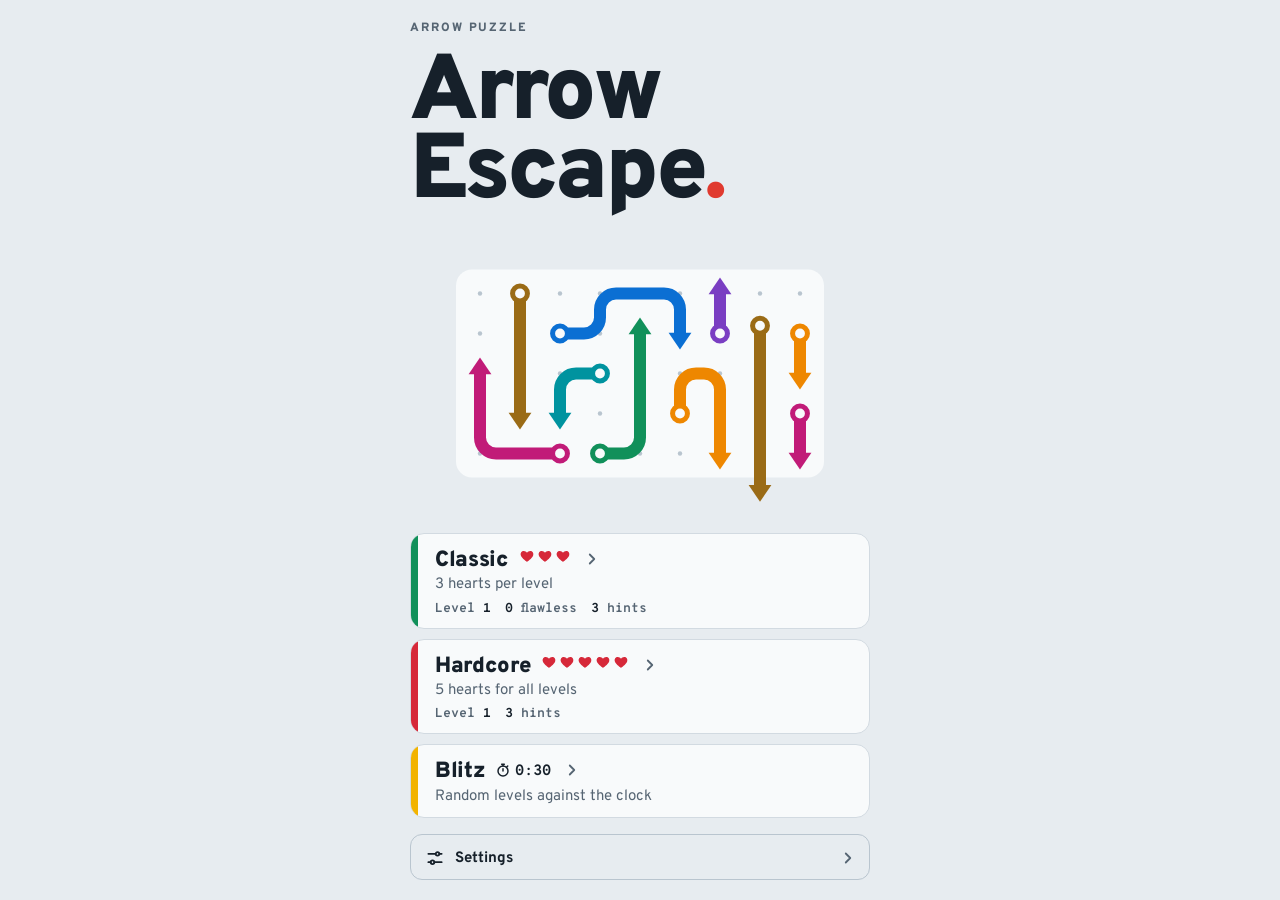
==== commit 5e3f6577: "Debug-Fenster in der Test-APK: auf beliebiges Level springen Einstellungen → Debug: Modus wählen (Kl" ====
--- a/app/src/main/assets/index.html
+++ b/app/src/main/assets/index.html
@@ -175,6 +175,22 @@
 .lang-row .lang-name{flex:1;min-width:0}
 .lang-row[aria-checked="false"] .lang-name{font-weight:400}
 
+/* ---------- Debug-Fenster (nur Test-APK / Browser mit ?debug): Modus + Level wählen und hinspringen ---------- */
+.dbg-sheet{max-height:calc(100% - 24px);overflow-y:auto}
+.dbg-modes{display:flex;gap:8px}
+.dbg-mode{--line:var(--l3);flex:1;min-width:0;position:relative;overflow:hidden;height:46px;padding:2px 6px 0 11px;border-radius:12px;border:1.5px solid var(--grid);
+  background:var(--surface);color:var(--ink);font-weight:800;font-size:14px;white-space:nowrap;text-overflow:ellipsis}
+.dbg-mode::before{content:"";position:absolute;left:0;top:0;bottom:0;width:5px;background:var(--line)}
+.dbg-mode.hardcore{--line:var(--signal)}
+.dbg-mode.blitz{--line:var(--hint)}
+.dbg-mode[aria-checked="true"]{background:var(--ink);border-color:var(--ink);color:var(--paper)}
+.dbg-field{display:flex;flex-direction:column;gap:6px;margin-top:4px}
+.dbg-input{width:100%;height:56px;border-radius:12px;border:1.5px solid var(--grid);background:var(--paper);color:var(--ink);
+  font-family:var(--mono);font-weight:700;font-size:26px;padding:3px 14px 0;-webkit-user-select:text;user-select:text;font-variant-numeric:tabular-nums}
+.dbg-input:focus{outline:2px solid var(--l2);outline-offset:1px}
+.dbg-chips{display:grid;grid-template-columns:repeat(6,1fr);gap:6px}
+.dbg-chips .btn{height:40px;padding:2px 0 0;font-family:var(--mono);font-size:14px}
+
 /* ---------- result sheet ---------- */
 .dlg{position:fixed;inset:0;z-index:10;background:var(--scrim);display:flex;align-items:flex-end;justify-content:center;
   -webkit-backdrop-filter:blur(3px);backdrop-filter:blur(3px)}
@@ -295,6 +311,11 @@
         <span data-i18n="language">Language</span>
         <span class="lang-current"><span id="langName">English</span><svg class="chev" viewBox="0 0 24 24" aria-hidden="true"><path d="M9 6l6 6-6 6"/></svg></span>
       </button>
+      <!-- Nur in der Test-APK (vollTest) und im Browser mit ?debug -->
+      <button id="btnDebug" class="toggle lang-btn" aria-haspopup="dialog" hidden>
+        <span data-i18n="debug">Debug</span>
+        <span class="lang-current"><svg class="chev" viewBox="0 0 24 24" aria-hidden="true"><path d="M9 6l6 6-6 6"/></svg></span>
+      </button>
     </div>
   </div>
 </div>
@@ -306,6 +327,29 @@
       <button id="langClose" class="btn" data-i18n="close">Done</button>
     </div>
     <div id="langList" class="lang-list" role="radiogroup" aria-labelledby="langTitle"></div>
+  </div>
+</div>
+
+<!-- Debug: auf ein beliebiges Level springen (nur Test-APK / Browser mit ?debug) -->
+<div id="dbgDlg" class="dlg" hidden>
+  <div class="sheet dbg-sheet" role="dialog" aria-modal="true" aria-labelledby="dbgTitle">
+    <div class="sheet-head">
+      <h2 id="dbgTitle" class="sheet-title" data-i18n="debug">Debug</h2>
+      <button id="dbgClose" class="btn" data-i18n="close">Done</button>
+    </div>
+    <div id="dbgModes" class="dbg-modes" role="radiogroup" aria-labelledby="dbgTitle">
+      <button class="dbg-mode" role="radio" aria-checked="true" data-mode="normal" data-i18n="classic">Classic</button>
+      <button class="dbg-mode hardcore" role="radio" aria-checked="false" data-mode="hc" data-i18n="hardcore">Hardcore</button>
+      <button class="dbg-mode blitz" role="radio" aria-checked="false" data-mode="blitz" data-i18n="blitz">Blitz</button>
+    </div>
+    <label class="dbg-field"><span class="eyebrow" data-i18n="level">Level</span>
+      <input id="dbgLevel" class="dbg-input" type="number" inputmode="numeric" min="1" max="99999" step="1" enterkeyhint="go" autocomplete="off">
+    </label>
+    <div id="dbgChips" class="dbg-chips">
+      <button class="btn" data-n="10">10</button><button class="btn" data-n="25">25</button><button class="btn" data-n="50">50</button>
+      <button class="btn" data-n="100">100</button><button class="btn" data-n="250">250</button><button class="btn" data-n="1000">1000</button>
+    </div>
+    <button id="dbgGo" class="btn primary wide" data-i18n="hcStart">Start</button>
   </div>
 </div>
 
@@ -516,6 +560,9 @@
   price: hasBilling && typeof bridge.price === 'function' ? String(bridge.price() || '') : '',
 };
 const canPlay = (mode, n) => Edition.full || (mode === 'normal' && n <= FREE_LEVELS);
+// Debug-Fenster (Einstellungen → Debug: auf ein beliebiges Level springen). Vorläufig, nur zum Testen:
+// in der Test-APK (Flavor vollTest, AndroidBridge.isTest()) und im Browser mit „?debug“ – nie in der Store-APK.
+const DEBUG = bridge ? typeof bridge.isTest === 'function' && !!bridge.isTest() : /[?&]debug\b/.test(location.search);
 
 /* ---------- Sprachen (Standard: Englisch) ----------
    REGEL: Jeder sichtbare Text steht hier und muss in ALLEN Sprachen vorhanden sein.
@@ -584,6 +631,7 @@
     buyPending: 'Your payment is still being processed. The full version unlocks as soon as it’s complete.',
     buyError: 'Buying isn’t possible right now. Check your internet connection and Google Play, then try again.',
     ok: 'OK',
+    debug: 'Debug', // nur Test-APK
   },
   de: {
     classic: 'Klassisch', classicPitch: '3 Herzen pro Level', settings: 'Einstellungen',
@@ -638,6 +686,7 @@
     buyPending: 'Deine Zahlung wird noch bearbeitet. Die Vollversion wird freigeschaltet, sobald sie abgeschlossen ist.',
     buyError: 'Kaufen geht gerade nicht. Prüfe deine Internetverbindung und Google Play und versuch es noch einmal.',
     ok: 'OK',
+    debug: 'Debug', // nur Test-APK
   },
   es: {
     classic: 'Clásico', classicPitch: '3 corazones por nivel', settings: 'Ajustes',
@@ -692,6 +741,7 @@
     buyPending: 'Tu pago aún se está procesando. La versión completa se desbloqueará en cuanto termine.',
     buyError: 'Ahora mismo no se puede comprar. Revisa tu conexión a internet y Google Play, y vuelve a intentarlo.',
     ok: 'OK',
+    debug: 'Debug', // nur Test-APK
   },
   pt: {
     classic: 'Clássico', classicPitch: '3 corações por nível', settings: 'Configurações',
@@ -746,6 +796,7 @@
     buyPending: 'Seu pagamento ainda está sendo processado. A versão completa será liberada assim que ele for concluído.',
     buyError: 'Não é possível comprar agora. Verifique sua conexão com a internet e o Google Play e tente de novo.',
     ok: 'OK',
+    debug: 'Debug', // nur Test-APK
   },
   fr: {
     classic: 'Classique', classicPitch: '3 cœurs par niveau', settings: 'Réglages',
@@ -800,6 +851,7 @@
     buyPending: 'Ton paiement est en cours de traitement. La version complète sera débloquée dès qu’il sera finalisé.',
     buyError: 'Achat impossible pour le moment. Vérifie ta connexion Internet et Google Play, puis réessaie.',
     ok: 'OK',
+    debug: 'Debug', // nur Test-APK
   },
   id: {
     classic: 'Klasik', classicPitch: '3 nyawa per level', settings: 'Pengaturan',
@@ -854,6 +906,7 @@
     buyPending: 'Pembayaranmu masih diproses. Versi lengkap akan terbuka setelah pembayaran selesai.',
     buyError: 'Pembelian belum bisa dilakukan. Periksa koneksi internet dan Google Play, lalu coba lagi.',
     ok: 'OK',
+    debug: 'Debug', // nur Test-APK
   },
   tr: {
     classic: 'Klasik', classicPitch: 'Her seviyede 3 can', settings: 'Ayarlar',
@@ -908,6 +961,7 @@
     buyPending: 'Ödemen hâlâ işleniyor. Ödeme tamamlanınca tam sürüm açılır.',
     buyError: 'Şu anda satın alınamıyor. İnternet bağlantını ve Google Play’i kontrol edip tekrar dene.',
     ok: 'Tamam',
+    debug: 'Debug', // nur Test-APK
   },
 };
 // I18N END
@@ -1852,10 +1906,54 @@
   setLang(row.dataset.lang);
   setTimeout(closeLang, 260);
 });
+/* ---------- Debug: auf ein beliebiges Level springen (nur wenn DEBUG) ----------
+   Setzt den Spielstand des gewählten Modus auf Level N und startet es frisch:
+   Klassisch → progress.level; Hardcore → hc.level mit 5 vollen Herzen; Blitz → neuer Durchgang ab Level N mit 30 s.
+   Was danach gespielt wird, zählt ganz normal (auch für Rekorde). */
+const dbgDlg = $('dbgDlg'), dbgModes = $('dbgModes'), dbgLevel = $('dbgLevel');
+let dbgMode = 'normal';
+const dbgCurrent = m => m === 'hc' ? progress.hc.level : m === 'blitz' ? (validBlitzRun(progress.run.blitz) || { n: 1 }).n : progress.level;
+function dbgSelect(m){
+  dbgMode = m;
+  dbgModes.querySelectorAll('.dbg-mode').forEach(b => b.setAttribute('aria-checked', String(b.dataset.mode === m)));
+  dbgLevel.value = dbgCurrent(m);
+}
+function openDebug(){ dbgSelect(dbgMode); dbgDlg.hidden = false; setTimeout(() => $('dbgClose').focus({ preventScroll: true }), 50); }
+function closeDebug(){ dbgLevel.blur(); dbgDlg.hidden = true; $('btnDebug').focus({ preventScroll: true }); }
+function debugJump(){
+  const n = Math.min(99999, parseInt(dbgLevel.value, 10));
+  if (!(n >= 1)) { dbgLevel.focus(); return; }
+  dbgLevel.blur();
+  if (dbgMode === 'hc') {
+    Object.assign(progress.hc, { level: n, hearts: HC_HEARTS, newBest: false });
+    progress.run.hc = null;
+  } else if (dbgMode === 'blitz') {
+    progress.run.blitz = { n, seed: randomSeed(), removed: [], hearts: 3, crashes: 0, hint: -1, time: BLITZ_START };
+  } else {
+    progress.level = n;
+    progress.run.normal = null;
+  }
+  saveProgress();
+  G.board = null; // goGame startet dann sicher frisch aus dem neuen Stand
+  dbgDlg.hidden = true; setDlg.hidden = true; buzz(15);
+  goGame(dbgMode);
+}
+if (DEBUG) {
+  $('btnDebug').hidden = false;
+  $('btnDebug').addEventListener('click', openDebug);
+  $('dbgClose').addEventListener('click', closeDebug);
+  dbgDlg.addEventListener('click', e => { if (e.target === dbgDlg) closeDebug(); });
+  dbgModes.addEventListener('click', e => { const b = e.target.closest('.dbg-mode'); if (b) dbgSelect(b.dataset.mode); });
+  $('dbgChips').addEventListener('click', e => { const b = e.target.closest('[data-n]'); if (b) dbgLevel.value = b.dataset.n; });
+  dbgLevel.addEventListener('keydown', e => { if (e.key === 'Enter') { e.preventDefault(); debugJump(); } });
+  $('dbgGo').addEventListener('click', debugJump);
+}
+
 document.addEventListener('keydown', e => { if (e.key === 'Escape') window.pfBack(); });
 
 // Zurück-Taste unter Android: true = erledigt, false = App schließen
 window.pfBack = function(){
+  if (!dbgDlg.hidden) { closeDebug(); return true; }
   if (!langDlg.hidden) { closeLang(); return true; }
   if (!setDlg.hidden) { closeSettings(); return true; }
   if (!els.dlg.hidden || G.screen === 'game') { goHome(); return true; }
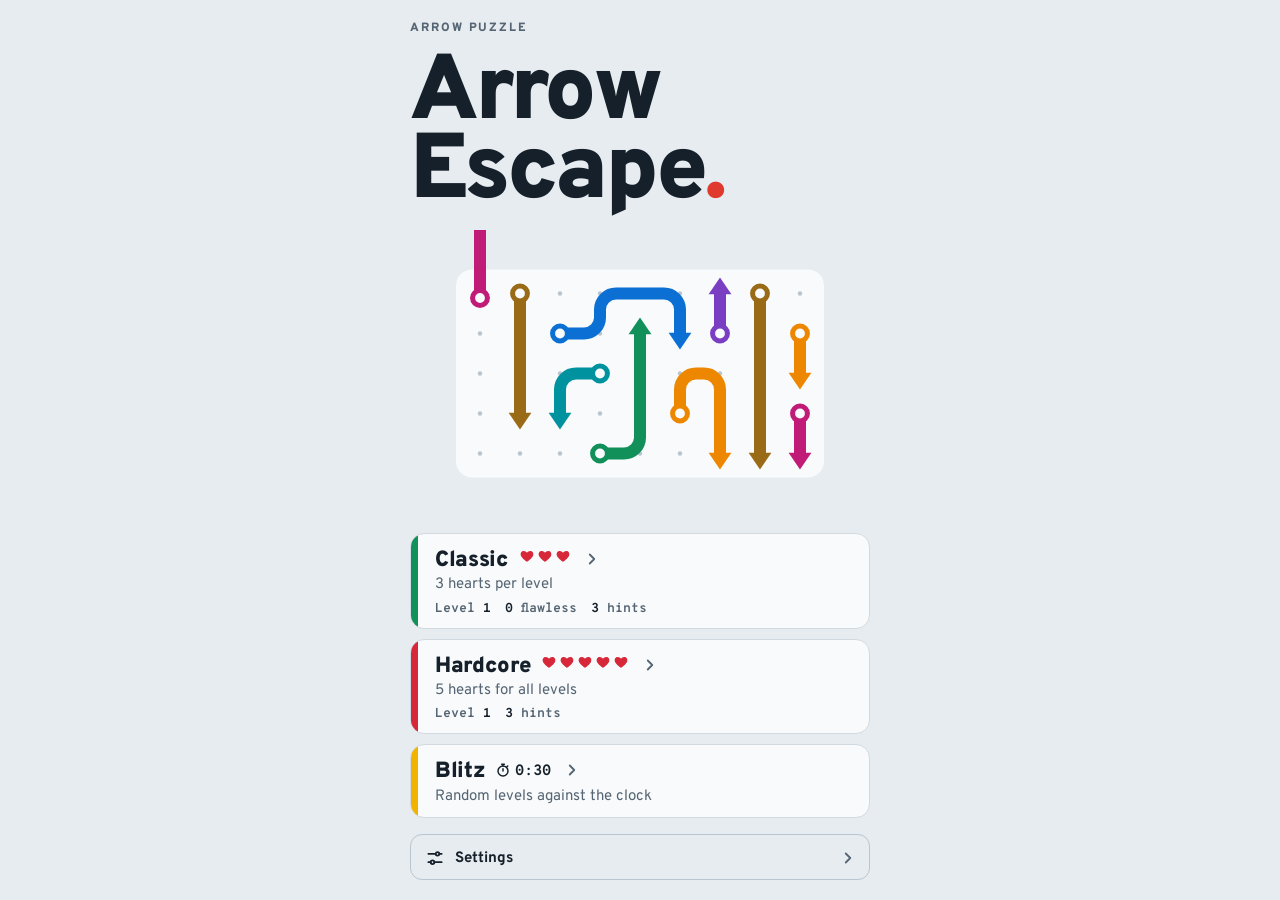
==== commit fc6c508c: "Schwierigkeit wächst ab Level 31 weiter, Zoom für große Felder - Ab Level 31 wird das Feld immer grö" ====
--- a/app/src/main/assets/index.html
+++ b/app/src/main/assets/index.html
@@ -94,7 +94,8 @@
   color:var(--muted);padding:6px 8px;pointer-events:none;text-wrap:balance}
 
 .foot{display:flex;align-items:center;gap:10px;padding-block:8px 14px}
-.left{flex:1;min-width:0;font-family:var(--mono);font-weight:700;font-size:13px;line-height:1.25;color:var(--muted);font-variant-numeric:tabular-nums}
+.left{flex:1;min-width:0;font-family:var(--mono);font-weight:700;font-size:13px;line-height:1.25;color:var(--muted);font-variant-numeric:tabular-nums;
+  display:-webkit-box;-webkit-box-orient:vertical;-webkit-line-clamp:2;overflow:hidden}
 .btn{font-weight:700;font-size:15px;letter-spacing:.01em;height:46px;padding:2px 16px 0;border-radius:12px;border:1.5px solid var(--grid);
   background:var(--surface);color:var(--ink);display:inline-flex;align-items:center;justify-content:center;gap:8px;transition:transform .08s}
 .btn:active{transform:translateY(1px)}
@@ -102,6 +103,29 @@
 .btn .chip{font-family:var(--mono);font-size:13px;line-height:1;background:var(--hint);color:var(--on-hint);border-radius:6px;padding:4px 6px 2px}
 .btn.primary{background:var(--ink);border-color:var(--ink);color:var(--paper);height:56px;font-size:18px;font-weight:800;padding:3px 22px 0}
 .btn.wide{width:100%}
+/* Lupen-Knopf (nur bei großen Feldern): + = hineinzoomen, − = ganzes Feld */
+.btn.icon{width:46px;flex:none;padding:0}
+.btn.icon svg{width:23px;height:23px;stroke:var(--ink);fill:none;stroke-width:2.3;stroke-linecap:round;stroke-linejoin:round}
+.btn.icon[aria-pressed="true"]{background:var(--ink);border-color:var(--ink)}
+.btn.icon[aria-pressed="true"] svg{stroke:var(--paper)}
+.btn.icon[aria-pressed="true"] .plus{display:none}
+/* Mit Lupe etwas schmalere Knöpfe. Passt „N Pfeile übrig“ dann immer noch nicht in zwei Zeilen
+   (lange Sprachen, Blitz-Tipp „−3 s“, 360 px), wird „Neu“ zum Symbol (fitFooter) */
+.foot.zoomable{gap:8px}
+.foot.zoomable .btn:not(.icon){padding-inline:12px}
+.btn .ico{display:none}
+#btnRestart.icon .ico{display:block}
+#btnRestart.icon span{display:none}
+.foot.compact{gap:6px}
+.foot.compact #btnHint{padding-inline:10px}
+.foot.compact .left{font-size:12px}
+.foot.compact .btn.icon{width:42px}
+/* Hinweis zum Zoomen: kleines Schild unten im Spielfeld, verschwindet von selbst */
+.toast{position:absolute;left:50%;bottom:12px;width:max-content;max-width:min(30ch,calc(100% - 24px));margin:0;padding:9px 14px 7px;border-radius:12px;
+  background:var(--ink);color:var(--paper);font-size:14px;font-weight:700;line-height:1.3;text-align:center;text-wrap:balance;
+  pointer-events:none;box-shadow:0 6px 20px rgba(0,0,0,.25);animation:toast 6s ease forwards}
+@keyframes toast{0%{opacity:0;transform:translate(-50%,10px)}6%,86%{opacity:1;transform:translate(-50%,0)}100%{opacity:0;transform:translate(-50%,0)}}
+@media (prefers-reduced-motion: reduce){.toast{animation:none}}
 
 /* ---------- home ---------- */
 .screen{position:fixed;inset:0;background:var(--paper);z-index:5;overflow-y:auto;overscroll-behavior:contain;
@@ -224,7 +248,7 @@
   .preview-wrap{min-height:0}
 }
 /* Blitz: Tipp-Knopf zeigt „−3 s“ statt einer Zahl, daher etwas schmalere Knöpfe */
-#app.blitz .foot .btn{padding-inline:12px}
+#app.blitz .foot .btn:not(.icon){padding-inline:12px}
 @media (prefers-reduced-motion: reduce){
   .sheet,.sheet.party h2,.hearts.shake,.timer.shake,.timer.low .t-txt{animation:none}
   .tfloat,.tfloat.minus{animation:tfade 1.1s forwards}
@@ -245,11 +269,17 @@
   <main id="boardWrap">
     <canvas id="board" data-i18n-aria="boardAria" aria-label="Game board"></canvas>
     <p id="coach" class="coach" hidden></p>
+    <p id="zoomTip" class="toast" role="status" hidden></p>
   </main>
-  <footer class="foot">
+  <footer id="foot" class="foot">
     <span id="left" class="left">0 arrows left</span>
+    <button id="btnZoom" class="btn icon" aria-pressed="false" aria-label="Zoom in" hidden>
+      <svg viewBox="0 0 24 24" aria-hidden="true"><circle cx="10.5" cy="10.5" r="6.6"/><path d="M15.4 15.4l5.1 5.1M7.7 10.5h5.6"/><path class="plus" d="M10.5 7.7v5.6"/></svg>
+    </button>
     <button id="btnHint" class="btn"><span data-i18n="hint">Hint</span> <span id="hintCount" class="chip">3</span></button>
-    <button id="btnRestart" class="btn" data-i18n="restart" data-i18n-aria="restartAria" aria-label="Restart level">Restart</button>
+    <button id="btnRestart" class="btn" data-i18n-aria="restartAria" aria-label="Restart level">
+      <svg class="ico" viewBox="0 0 24 24" aria-hidden="true"><path d="M19.5 12a7.5 7.5 0 1 1-2.2-5.3"/><path d="M19.6 3.8v4.6H15"/></svg><span data-i18n="restart">Restart</span>
+    </button>
   </footer>
 </div>
 
@@ -371,26 +401,48 @@
   };
 }
 
+// Version der Level-Erzeugung. Wird gespeichert, damit ein laufendes Level nach einem Update,
+// das die Felder ändert, nicht mit den entfernten Pfeilen des alten Feldes wiederhergestellt wird.
+const LEVEL_GEN = 2;
+
+// Schwierigkeitskurve
+//   Level 1–30: Einstieg, Feld wächst von 4×5 auf 11×15 (unverändert seit Build 1).
+//   Ab Level 31 wird es ohne Ende schwerer, aber immer langsamer: p = log2(n / 30),
+//   also Level 60 → 1, 120 → 2, 240 → 3, 480 → 4, 960 → 5, 1920 → 6.
+//   Feld: 10 + 2,2·p Spalten (mit etwas Abwechslung), 1,6 × so viele Zeilen, höchstens 24 × 38.
+//   Pfeile: länger, mehr Kurven, dichter gepackt und ineinander verschlungen (buildWoven).
 function levelSpec(n){
-  let cols, rows;
-  if (n <= 3) { cols = 4; rows = 5; }
-  else {
-    const step = Math.floor((n - 1) / 3);
-    cols = Math.min(4 + step, 11);
-    rows = Math.min(Math.round(cols * 1.38), 15);
-    if (n > 30) { // Abwechslung bei den Spielfeldgrößen
-      const r = mulberry32(n * 31 + 7)();
-      cols = 9 + Math.floor(r * 3);
+  if (n <= 30) {
+    let cols, rows;
+    if (n <= 3) { cols = 4; rows = 5; }
+    else {
+      cols = Math.min(4 + Math.floor((n - 1) / 3), 11);
       rows = Math.min(Math.round(cols * 1.38), 15);
     }
-  }
-  const counts = [3, 4, 6, 8, 11];
+    const counts = [3, 4, 6, 8, 11];
+    return {
+      cols, rows,
+      maxArrows: n <= counts.length ? counts[n - 1] : Infinity,
+      minLen: 2,
+      maxLen: n <= 3 ? 3 : Math.min(3 + Math.floor(n / 4), 12),
+      turnP: Math.min(0.18 + n * 0.012, 0.5),
+    };
+  }
+  const p = Math.log2(n / 30);
+  // Abwechslung: meist so groß wie der Trend, öfter etwas kleiner (Verschnaufpause), selten größer
+  const jitter = [-2, -1, -1, 0, 0, 0, 1][Math.floor(mulberry32(n * 31 + 7)() * 7)];
+  const cols = Math.min(Math.max(9, Math.round(10 + 2.2 * p) + jitter), 24);
+  const maxLen = Math.round(10 + 2 * p);
   return {
-    cols, rows,
-    maxArrows: n <= counts.length ? counts[n - 1] : Infinity,
-    minLen: 2,
-    maxLen: n <= 3 ? 3 : Math.min(3 + Math.floor(n / 4), 12),
-    turnP: Math.min(0.18 + n * 0.012, 0.5),
+    cols, rows: Math.round(cols * 1.6),
+    woven: true,
+    minLen: Math.min(3 + Math.floor(p / 2), 4),
+    maxLen,
+    extLen: maxLen * 3,                       // so lang dürfen Pfeile beim Lückenfüllen werden
+    turnP: Math.min(0.5 + 0.06 * p, 0.75),    // Neigung abzubiegen
+    weave: Math.min(0.25 * p, 0.85),          // Neigung, sich an andere Pfeile zu schmiegen
+    slots: Math.min(0.25 * p, 1),             // Anteil Pfeile, deren Weg schon beim Platzieren versperrt sein darf
+    maxFree: Math.max(0.4 - 0.04 * p, 0.18),  // höchstens so viele Pfeile dürfen am Anfang frei sein
   };
 }
 
@@ -467,6 +519,133 @@
   return { W, H, arrows };
 }
 
+// Ab Level 31: dicht gepackt und verschlungen.
+// Jeder Pfeil bekommt einen Rang r (kleiner = muss früher raus). Lösbar bleibt das Level, solange gilt:
+//   - Liegt Pfeil C auf dem Weg von X, muss C vor X raus: r(C) < r(X)
+//   - Liegt X auf dem Weg von B, muss X vor B raus:       r(X) < r(B)
+// Ein neuer Pfeil darf also auch dorthin, wo sein Weg schon versperrt ist, wenn es dafür noch einen Rang gibt.
+// Danach wachsen die Schwänze in übrig gebliebene Lücken hinein (gleiche Regeln).
+function buildWoven(spec, seed){
+  const rng = mulberry32(seed);
+  const W = spec.cols, H = spec.rows, N = W * H;
+  const occ = new Int16Array(N).fill(-1);
+  const rmin = new Float64Array(N).fill(Infinity); // kleinster Rang aller Pfeile, deren Weg durch diese Zelle führt
+  const arrows = [];
+  let gmin = 0;
+  const inB = (x, y) => x >= 0 && y >= 0 && x < W && y < H;
+  const shuffle = arr => { for (let i = arr.length - 1; i > 0; i--) { const j = Math.floor(rng() * (i + 1)); [arr[i], arr[j]] = [arr[j], arr[i]]; } return arr; };
+  // Wie gut passt Zelle c als nächstes Körperstück? Punkte für Nachbarn aus anderen Pfeilen,
+  // für den eigenen Körper (Schlaufen), für den Rand und dafür, einem anderen Pfeil den Weg zu versperren.
+  function weaveScore(c, inBody, prev){
+    const cx = c % W, cy = (c - cx) / W;
+    let s = rmin[c] < Infinity ? 1.2 : 0;
+    for (const [dx, dy] of DIRS) {
+      const nx = cx + dx, ny = cy + dy;
+      if (!inB(nx, ny)) { s += 0.3; continue; }
+      const o = ny * W + nx;
+      if (o === prev) continue;
+      if (occ[o] !== -1) s += 1; else if (inBody.has(o)) s += 0.6;
+    }
+    return s;
+  }
+
+  function tryPlace(hx, hy, d, targetLen, slot){
+    const h = hy * W + hx;
+    if (occ[h] !== -1) return false;
+    const ray = new Set();
+    let lo = -Infinity; // höchster Rang der Pfeile auf dem Weg (die müssen vorher raus)
+    let cx = hx + DIRS[d][0], cy = hy + DIRS[d][1];
+    while (inB(cx, cy)) {
+      const c = cy * W + cx, o = occ[c];
+      if (o !== -1) { if (!slot) return false; if (arrows[o].r > lo) lo = arrows[o].r; }
+      ray.add(c); cx += DIRS[d][0]; cy += DIRS[d][1];
+    }
+    let hi = rmin[h];   // niedrigster Rang der Pfeile, denen X im Weg steht (die müssen danach raus)
+    if (hi <= lo) return false;
+    const bx = hx - DIRS[d][0], by = hy - DIRS[d][1];
+    if (!inB(bx, by)) return false;
+    const b0 = by * W + bx;
+    if (occ[b0] !== -1 || rmin[b0] <= lo) return false;
+    hi = Math.min(hi, rmin[b0]);
+    const body = [h, b0];
+    const inBody = new Set(body);
+    let x = bx, y = by, g = (d + 2) % 4;
+    while (body.length < targetLen) {
+      const left = (g + 3) % 4, right = (g + 1) % 4;
+      const turnFirst = rng() < spec.turnP, lr = rng() < 0.5;
+      const order = turnFirst ? (lr ? [left, right, g] : [right, left, g]) : (lr ? [g, left, right] : [g, right, left]);
+      const pick = rng() < spec.weave;
+      let best = -1, bestS = -1;
+      for (const nd of order) {
+        const nx = x + DIRS[nd][0], ny = y + DIRS[nd][1];
+        if (!inB(nx, ny)) continue;
+        const c = ny * W + nx;
+        if (occ[c] !== -1 || inBody.has(c) || ray.has(c) || rmin[c] <= lo) continue;
+        if (!pick) { best = nd; break; }
+        const sc = weaveScore(c, inBody, y * W + x) + (nd === order[0] ? 0.5 : 0);
+        if (sc > bestS) { bestS = sc; best = nd; }
+      }
+      if (best < 0) break;
+      x += DIRS[best][0]; y += DIRS[best][1]; g = best;
+      const c = y * W + x; body.push(c); inBody.add(c);
+      if (rmin[c] < hi) hi = rmin[c];
+    }
+    if (body.length < spec.minLen) return false;
+    let r;
+    if (lo === -Infinity) r = Math.min(hi, gmin) - 0.5 - rng();
+    else if (hi === Infinity) r = lo + 0.5 + rng();
+    else { r = lo + (hi - lo) * (0.25 + 0.5 * rng()); if (!(r > lo && r < hi)) return false; }
+    if (r < gmin) gmin = r;
+    const cells = body.reverse(); // Schwanz ... Kopf
+    const id = arrows.length;
+    for (const c of cells) occ[c] = id;
+    for (const c of ray) if (r < rmin[c]) rmin[c] = r;
+    arrows.push({ id, cells, dir: d, color: Math.floor(rng() * 8), r, ray });
+    return true;
+  }
+
+  // 1. Zufällige Pfeile, eher lang
+  for (let tries = 0; tries < N * 30; tries++) {
+    const c = Math.floor(rng() * N);
+    if (occ[c] !== -1) continue;
+    const d = Math.floor(rng() * 4);
+    const L = spec.minLen + Math.floor(Math.sqrt(rng()) * (spec.maxLen - spec.minLen + 1));
+    tryPlace(c % W, Math.floor(c / W), d, L, rng() < spec.slots);
+  }
+  // 2. Jede freie Zelle als Kopf versuchen
+  for (const c of shuffle([...Array(N).keys()])) {
+    if (occ[c] !== -1) continue;
+    for (const d of shuffle([0, 1, 2, 3])) if (tryPlace(c % W, Math.floor(c / W), d, spec.maxLen, true)) break;
+  }
+  // 3. Lücken schließen: Schwänze wachsen in freie Nachbarzellen
+  for (let pass = 0, grown = true; grown && pass < 40; pass++) {
+    grown = false;
+    for (const a of shuffle(arrows.slice())) {
+      if (a.cells.length >= spec.extLen) continue;
+      const t = a.cells[0], tx = t % W, ty = (t - tx) / W;
+      for (const k of shuffle([0, 1, 2, 3])) {
+        const nx = tx + DIRS[k][0], ny = ty + DIRS[k][1];
+        if (!inB(nx, ny)) continue;
+        const e = ny * W + nx;
+        if (occ[e] !== -1 || a.ray.has(e) || rmin[e] <= a.r) continue;
+        a.cells.unshift(e); occ[e] = a.id; grown = true; break;
+      }
+    }
+  }
+  // Nachbarn bekommen unterschiedliche Farben
+  for (const a of arrows) {
+    const near = new Set();
+    for (const c of a.cells) {
+      const cx = c % W, cy = Math.floor(c / W);
+      for (const [dx, dy] of DIRS) { const nx = cx + dx, ny = cy + dy; if (inB(nx, ny)) { const o = occ[ny * W + nx]; if (o !== -1 && o < a.id) near.add(arrows[o].color); } }
+    }
+    let k = a.color, guard = 0;
+    while (near.has(k) && guard++ < 8) k = (k + 1) % 8;
+    a.color = k;
+  }
+  return { W, H, arrows: arrows.map(a => ({ id: a.id, cells: a.cells, dir: a.dir, color: a.color })) };
+}
+
 function freeArrows(level, alive){
   const { W, H, arrows } = level;
   const occ = new Int16Array(W * H).fill(-1);
@@ -496,6 +675,18 @@
 function generateLevel(n, seed){
   const spec = levelSpec(n);
   const base = seed === undefined ? n * 7919 + 17 : seed;
+  if (spec.woven) {
+    // bis zu 12 Versuche, bis höchstens maxFree der Pfeile am Anfang frei sind; sonst der schwerste
+    let best = null, bestFree = Infinity;
+    for (let v = 0; v < 12; v++) {
+      const lv = buildWoven(spec, base + v * 104729);
+      lv.n = n;
+      const free = freeArrows(lv, lv.arrows.map(() => true)).length / lv.arrows.length;
+      if (free <= spec.maxFree) return lv;
+      if (free < bestFree) { bestFree = free; best = lv; }
+    }
+    return best;
+  }
   let best = null;
   for (let v = 0; v < 30; v++) {
     const lv = buildLevel(spec, base + v * 104729);
@@ -631,6 +822,8 @@
     buyPending: 'Your payment is still being processed. The full version unlocks as soon as it’s complete.',
     buyError: 'Buying isn’t possible right now. Check your internet connection and Google Play, then try again.',
     ok: 'OK',
+    zoomIn: 'Zoom in', zoomOut: 'Zoom out',
+    zoomTip: 'Big board: zoom in with two fingers or the magnifier.',
     debug: 'Debug', // nur Test-APK
   },
   de: {
@@ -686,6 +879,8 @@
     buyPending: 'Deine Zahlung wird noch bearbeitet. Die Vollversion wird freigeschaltet, sobald sie abgeschlossen ist.',
     buyError: 'Kaufen geht gerade nicht. Prüfe deine Internetverbindung und Google Play und versuch es noch einmal.',
     ok: 'OK',
+    zoomIn: 'Hineinzoomen', zoomOut: 'Herauszoomen',
+    zoomTip: 'Großes Feld: mit zwei Fingern oder der Lupe hineinzoomen.',
     debug: 'Debug', // nur Test-APK
   },
   es: {
@@ -741,6 +936,8 @@
     buyPending: 'Tu pago aún se está procesando. La versión completa se desbloqueará en cuanto termine.',
     buyError: 'Ahora mismo no se puede comprar. Revisa tu conexión a internet y Google Play, y vuelve a intentarlo.',
     ok: 'OK',
+    zoomIn: 'Acercar', zoomOut: 'Alejar',
+    zoomTip: 'Tablero grande: acerca con dos dedos o con la lupa.',
     debug: 'Debug', // nur Test-APK
   },
   pt: {
@@ -796,6 +993,8 @@
     buyPending: 'Seu pagamento ainda está sendo processado. A versão completa será liberada assim que ele for concluído.',
     buyError: 'Não é possível comprar agora. Verifique sua conexão com a internet e o Google Play e tente de novo.',
     ok: 'OK',
+    zoomIn: 'Aproximar', zoomOut: 'Afastar',
+    zoomTip: 'Tabuleiro grande: aproxime com dois dedos ou com a lupa.',
     debug: 'Debug', // nur Test-APK
   },
   fr: {
@@ -851,6 +1050,8 @@
     buyPending: 'Ton paiement est en cours de traitement. La version complète sera débloquée dès qu’il sera finalisé.',
     buyError: 'Achat impossible pour le moment. Vérifie ta connexion Internet et Google Play, puis réessaie.',
     ok: 'OK',
+    zoomIn: 'Zoomer', zoomOut: 'Dézoomer',
+    zoomTip: 'Grand plateau : zoomez avec deux doigts ou la loupe.',
     debug: 'Debug', // nur Test-APK
   },
   id: {
@@ -906,6 +1107,8 @@
     buyPending: 'Pembayaranmu masih diproses. Versi lengkap akan terbuka setelah pembayaran selesai.',
     buyError: 'Pembelian belum bisa dilakukan. Periksa koneksi internet dan Google Play, lalu coba lagi.',
     ok: 'OK',
+    zoomIn: 'Perbesar', zoomOut: 'Perkecil',
+    zoomTip: 'Papan besar: perbesar dengan dua jari atau kaca pembesar.',
     debug: 'Debug', // nur Test-APK
   },
   tr: {
@@ -961,6 +1164,8 @@
     buyPending: 'Ödemen hâlâ işleniyor. Ödeme tamamlanınca tam sürüm açılır.',
     buyError: 'Şu anda satın alınamıyor. İnternet bağlantını ve Google Play’i kontrol edip tekrar dene.',
     ok: 'Tamam',
+    zoomIn: 'Yakınlaştır', zoomOut: 'Uzaklaştır',
+    zoomTip: 'Büyük alan: iki parmakla ya da büyüteçle yakınlaştır.',
     debug: 'Debug', // nur Test-APK
   },
 };
@@ -1329,7 +1534,7 @@
 const els = {
   app: $('app'), home: $('home'), dlg: $('dlg'), board: $('board'), preview: $('preview'),
   lvl: $('lvlNum'), lvlLabel: $('lvlLabel'), hearts: $('hearts'), left: $('left'), hint: $('btnHint'), hintCount: $('hintCount'),
-  coach: $('coach'), sound: $('tglSound'), vib: $('tglVib'),
+  coach: $('coach'), sound: $('tglSound'), vib: $('tglVib'), zoom: $('btnZoom'), zoomTip: $('zoomTip'), foot: $('foot'), restart: $('btnRestart'),
   classic: $('btnClassic'), classicHearts: $('classicHearts'), classicStats: $('classicStats'),
   hc: $('btnHc'), hcHearts: $('hcHearts'), hcStats: $('hcStats'), buy: $('btnBuy'), buyPrice: $('buyPrice'),
   blitz: $('btnBlitz'), blitzTime: $('blitzTime'), blitzStats: $('blitzStats'), timer: $('timer'), timerTxt: $('timerTxt'),
@@ -1365,16 +1570,22 @@
   G.n = n;
   if (isBlitz()) G.seed = restore && Number.isInteger(restore.seed) ? restore.seed : randomSeed();
   G.board = new Board(generateLevel(n, isBlitz() ? G.seed : undefined));
+  resetZoom();
   G.hearts = isHc() ? progress.hc.hearts : 3;
   G.crashes = 0; G.over = false; G.hint = -1; G.released = 0;
-  const ids = restore && Array.isArray(restore.removed)
+  // Stand aus einer älteren Level-Erzeugung (anderes Feld ab Level 31): Level, Herzen und Zeit bleiben,
+  // die entfernten Pfeile und der Tipp gehörten aber zum alten Feld → Feld frisch
+  const sameField = restore && (restore.v === LEVEL_GEN || n <= 30);
+  const ids = sameField && Array.isArray(restore.removed)
     ? [...new Set(restore.removed)].filter(id => Number.isInteger(id) && id >= 0 && id < G.board.level.arrows.length) : [];
   if (restore && ids.length < G.board.level.arrows.length) { // kaputter oder schon gelöster Stand → frisch anfangen
     for (const id of ids) { G.board.remove(id); G.board.gone[id] = true; G.released++; }
     if (G.mode === 'normal') G.hearts = validHearts(restore.hearts);
     G.crashes = Math.max(0, restore.crashes | 0);
-    if (Number.isInteger(restore.hint) && G.board.alive[restore.hint]) G.hint = restore.hint;
-  }
+    if (sameField && Number.isInteger(restore.hint) && G.board.alive[restore.hint]) G.hint = restore.hint;
+  }
+  // bezahlten Tipp vom alten Feld zurückgeben (Blitz: Tipps kosten Zeit, nicht Vorrat)
+  if (restore && !sameField && Number.isInteger(restore.hint) && restore.hint >= 0 && !isBlitz()) { hintPool().hints++; saveProgress(); }
   els.dlg.hidden = true;
   saveRun();
   renderHud(); renderCoach();
@@ -1389,7 +1600,7 @@
   if (!G.board) return;
   if (isBlitz() && G.over) return; // Blitz: Levelwechsel (blitzWin) und Zeitende (blitzTimeUp) speichern selbst
   progress.run[G.mode] = G.over ? null : {
-    n: G.n,
+    n: G.n, v: LEVEL_GEN,
     removed: G.board.level.arrows.filter(a => !G.board.alive[a.id]).map(a => a.id),
     hearts: G.hearts, crashes: G.crashes, hint: G.hint,
     ...(isBlitz() && { seed: G.seed, time: Math.max(0, Math.round(G.time)) }),
@@ -1410,6 +1621,7 @@
     els.hearts.setAttribute('aria-label', t('hearts', G.hearts));
   }
   els.left.textContent = t('left', G.board ? G.board.left : 0);
+  renderZoomBtn();
   if (blitz) {
     els.hintCount.textContent = t('secs', -BLITZ_HINT / 1000);
     tSecs = -1; renderTimer();
@@ -1417,6 +1629,7 @@
     els.hintCount.textContent = hintPool().hints;
     els.hint.disabled = hintPool().hints <= 0 && G.hint === -1;
   }
+  fitFooter();
 }
 
 /* ---------- Blitz: Uhr ----------
@@ -1458,7 +1671,7 @@
 function blitzWin(){
   blitzAdd(blitzBonus(G.board.level.arrows.length));
   const next = G.n + 1;
-  progress.run.blitz = { n: next, seed: randomSeed(), removed: [], hearts: 3, crashes: 0, hint: -1, time: Math.round(G.time) };
+  progress.run.blitz = { n: next, v: LEVEL_GEN, seed: randomSeed(), removed: [], hearts: 3, crashes: 0, hint: -1, time: Math.round(G.time) };
   saveProgress();
   later(() => { sndWin(); buzz(30); }, 120);
   const go = () => { cancelPending(); if (G.screen === 'game' && isBlitz()) startLevel(next, progress.run.blitz); };
@@ -1624,6 +1837,7 @@
   const free = freeArrows(G.board.level, G.board.alive);
   if (!free.length) return;
   G.hint = free[Math.floor(Math.random() * free.length)];
+  showArrow(G.hint);
   if (isBlitz()) blitzAdd(-BLITZ_HINT); else hintPool().hints--;
   saveRun();
   buzz(15); renderHud(); kick();
@@ -1634,6 +1848,7 @@
   pauseClock();
   G.screen = 'home';
   els.dlg.hidden = true;
+  els.zoomTip.hidden = true;
   els.home.hidden = false;
   renderHome(); kick();
 }
@@ -1822,9 +2037,10 @@
       const ctx = els.board.getContext('2d');
       ctx.setTransform(dpr, 0, 0, dpr, 0, 0);
       ctx.clearRect(0, 0, w, h);
-      G.layout = layoutFor(w, h, G.board.W, G.board.H, 64);
+      G.layout = boardView(w, h, now);
       drawBoard(ctx, G.board, G.layout, now, { hint: G.hint });
-      if (G.board.busy() || G.hint !== -1 || G.board.flash) { dirty = true; again = true; }
+      if (Z.k > 1) drawZoomBars(ctx, G.layout, w, h);
+      if (G.board.busy() || G.hint !== -1 || G.board.flash || Z.anim) { dirty = true; again = true; }
     }
   } else if (G.screen === 'home') {
     dirty = true;
@@ -1839,22 +2055,196 @@
   }
   if (again && !raf) raf = requestAnimationFrame(frame);
 }
-function resize(){ kick(); }
+function resize(){ if (G.screen === 'game') fitFooter(); kick(); }
 if (window.ResizeObserver) { new ResizeObserver(resize).observe(els.board); new ResizeObserver(resize).observe(els.preview); }
 window.addEventListener('resize', resize);
 
-/* ---------- Eingabe ---------- */
-let down = null;
-els.board.addEventListener('pointerdown', e => { down = { x: e.clientX, y: e.clientY, id: e.pointerId }; });
-els.board.addEventListener('pointerup', e => {
-  if (!down || down.id !== e.pointerId) return;
-  const moved = Math.hypot(e.clientX - down.x, e.clientY - down.y);
-  down = null;
-  if (moved > 14) return;
-  const r = els.board.getBoundingClientRect();
-  onBoardTap(e.clientX - r.left, e.clientY - r.top);
+/* ---------- Zoom für große Felder ----------
+   Ist das ganze Feld nur mit Zellen unter ZOOM_FROM px darstellbar, kann man hineinzoomen:
+   zwei Finger (Pinch), Lupen-Knopf in der Fußleiste oder Mausrad (Browser). Gezoomt verschiebt
+   ein Finger das Feld, Tippen fährt Pfeile raus wie immer. Jedes neue Level startet mit dem ganzen Feld.
+   Z.k = Zoomfaktor gegenüber „ganzes Feld“ (1), Z.cx/Z.cy = Mitte der Ansicht in Zellen. */
+const ZOOM_FROM = 30, ZOOM_CELL = 44, ZOOM_MAX_CELL = 64;
+const Z = { k: 1, cx: 0, cy: 0, anim: null, can: false, on: false, fit: null, w: 0, h: 0, tipShown: false };
+const zoomMax = () => Z.fit ? Math.max(1, ZOOM_MAX_CELL / Z.fit.cell) : 1;
+function resetZoom(){
+  Z.k = 1; Z.anim = null; Z.tipShown = false;
+  Z.cx = G.board.W / 2; Z.cy = G.board.H / 2;
+  els.zoomTip.hidden = true;
+}
+// Ansicht für Zoomfaktor k mit Mitte (cx, cy); hält das Feld im Bild (höchstens pad px Rand)
+function viewFor(k, cx, cy){
+  const fit = Z.fit, W = G.board.W, H = G.board.H;
+  if (k <= 1.001) return { k: 1, cx: W / 2, cy: H / 2, cell: fit.cell, ox: fit.ox, oy: fit.oy };
+  const cell = fit.cell * k, pad = 10;
+  const axis = (view, n, c) => {
+    const size = cell * n;
+    return size + pad * 2 <= view ? (view - size) / 2 : Math.min(pad, Math.max(view - pad - size, view / 2 - c * cell));
+  };
+  const ox = axis(Z.w, W, cx), oy = axis(Z.h, H, cy);
+  return { k, cx: (Z.w / 2 - ox) / cell, cy: (Z.h / 2 - oy) / cell, cell, ox, oy };
+}
+// Wird bei jedem Zeichnen aufgerufen: Zoom-Animation fortschreiben, Ansicht berechnen, Knopf/Hinweis aktualisieren
+function boardView(w, h, now){
+  Z.w = w; Z.h = h;
+  Z.fit = layoutFor(w, h, G.board.W, G.board.H, 64);
+  const can = Z.fit.cell < ZOOM_FROM;
+  if (!can) { Z.k = 1; Z.anim = null; }
+  if (Z.anim) {
+    const e = Math.min(1, (now - Z.anim.t0) / (260 / SPEED)), q = 1 - Math.pow(1 - e, 3);
+    const f = Z.anim.from, to = Z.anim.to;
+    Z.k = f.k * Math.pow(to.k / f.k, q); Z.cx = f.cx + (to.cx - f.cx) * q; Z.cy = f.cy + (to.cy - f.cy) * q;
+    if (e >= 1) Z.anim = null;
+  }
+  const v = viewFor(Z.k, Z.cx, Z.cy);
+  Z.k = v.k; Z.cx = v.cx; Z.cy = v.cy;
+  if (can !== Z.can || (Z.k > 1) !== Z.on) { Z.can = can; Z.on = Z.k > 1; renderZoomBtn(); }
+  if (can && !Z.tipShown) { Z.tipShown = true; zoomTip(); }
+  return v;
+}
+function renderZoomBtn(){
+  const show = els.zoom.hidden === Z.can;
+  els.zoom.hidden = !Z.can;
+  els.foot.classList.toggle('zoomable', Z.can);
+  els.zoom.setAttribute('aria-pressed', String(Z.on));
+  els.zoom.setAttribute('aria-label', Z.on ? t('zoomOut') : t('zoomIn'));
+  if (show) fitFooter();
+}
+// Passt „N Pfeile übrig“ nicht in zwei Zeilen, wird „Neu“ zum Symbol (erst ohne messen, dann entscheiden)
+function fitFooter(){
+  const f = els.foot, l = els.left;
+  f.classList.remove('compact'); els.restart.classList.remove('icon');
+  if (l.scrollHeight <= l.clientHeight + 1 && l.scrollWidth <= l.clientWidth + 1) return;
+  f.classList.add('compact'); els.restart.classList.add('icon');
+}
+function animateZoom(k, cx, cy){
+  const v = viewFor(Math.max(1, Math.min(zoomMax(), k)), cx, cy);
+  Z.anim = { t0: performance.now(), from: { k: Z.k, cx: Z.cx, cy: Z.cy }, to: { k: v.k, cx: v.cx, cy: v.cy } };
+  kick();
+}
+// Zoomen, sodass der Feldpunkt unter (sx, sy) dort bleibt (Mausrad)
+function zoomAt(k, sx, sy){
+  const L = G.layout;
+  const bx = (sx - L.ox) / L.cell, by = (sy - L.oy) / L.cell;
+  Z.k = Math.max(1, Math.min(zoomMax(), k)); Z.anim = null;
+  const cell = Z.fit.cell * Z.k;
+  Z.cx = (Z.w / 2 - sx) / cell + bx; Z.cy = (Z.h / 2 - sy) / cell + by;
+  if (Z.k > 1) zoomUsed();
+  kick();
+}
+function toggleZoom(){
+  if (!Z.can || !G.board) return;
+  buzz(10);
+  if (Z.k > 1) { animateZoom(1, 0, 0); return; }
+  // hinein: auf den Tipp-Pfeil, sonst auf die Mitte
+  const c = G.hint >= 0 && G.board.alive[G.hint] ? arrowBox(G.hint) : { x: G.board.W / 2, y: G.board.H / 2 };
+  animateZoom(Math.max(1.5, ZOOM_CELL / Z.fit.cell), c.x, c.y);
+  zoomUsed();
+}
+// Mitte und Ausdehnung eines Pfeils in Zellen
+function arrowBox(id){
+  const a = G.board.level.arrows[id], W = G.board.W;
+  let x0 = Infinity, x1 = -Infinity, y0 = Infinity, y1 = -Infinity;
+  for (const c of a.cells) { const x = c % W + 0.5, y = Math.floor(c / W) + 0.5; x0 = Math.min(x0, x); x1 = Math.max(x1, x); y0 = Math.min(y0, y); y1 = Math.max(y1, y); }
+  return { x: (x0 + x1) / 2, y: (y0 + y1) / 2, x0, x1, y0, y1 };
+}
+// Gezoomt: Pfeil ins Bild holen, falls er (teilweise) außerhalb liegt
+function showArrow(id){
+  if (Z.k <= 1 || !G.layout) return;
+  const b = arrowBox(id), L = G.layout, m = L.cell * 0.7;
+  const sx = x => L.ox + x * L.cell, sy = y => L.oy + y * L.cell;
+  if (sx(b.x0) >= m && sx(b.x1) <= Z.w - m && sy(b.y0) >= m && sy(b.y1) <= Z.h - m) return;
+  animateZoom(Z.k, b.x, b.y);
+}
+// Gezoomt: dünne Balken am Rand zeigen, welcher Teil des Feldes zu sehen ist
+function drawZoomBars(ctx, L, w, h){
+  const pad = 10, bw = L.cell * G.board.W, bh = L.cell * G.board.H;
+  ctx.save(); ctx.globalAlpha = 0.35; ctx.fillStyle = C.ink;
+  if (bw + pad * 2 > w + 1) {
+    const track = w - 24, len = Math.max(28, track * w / (bw + pad * 2)), s = (pad - L.ox) / (bw + pad * 2 - w);
+    roundRect(ctx, 12 + s * (track - len), h - 6, len, 4, 2); ctx.fill();
+  }
+  if (bh + pad * 2 > h + 1) {
+    const track = h - 24, len = Math.max(28, track * h / (bh + pad * 2)), s = (pad - L.oy) / (bh + pad * 2 - h);
+    roundRect(ctx, w - 6, 12 + s * (track - len), 4, len, 2); ctx.fill();
+  }
+  ctx.restore();
+}
+// Hinweis „Großes Feld: … zoomen“ – bis man einmal gezoomt hat, höchstens dreimal
+function zoomTip(){
+  if (progress.zoomed || (progress.zoomTips | 0) >= 3 || G.n <= 3) return;
+  progress.zoomTips = (progress.zoomTips | 0) + 1; saveProgress();
+  const el = els.zoomTip;
+  el.textContent = t('zoomTip');
+  el.hidden = true; void el.offsetWidth; el.hidden = false;
+  clearTimeout(zoomTip.timer);
+  zoomTip.timer = setTimeout(() => { el.hidden = true; }, 6000);
+}
+function zoomUsed(){
+  els.zoomTip.hidden = true;
+  if (!progress.zoomed) { progress.zoomed = true; saveProgress(); }
+}
+
+/* ---------- Eingabe ----------
+   Ein Finger: Tippen (Pfeil raus) oder – gezoomt – Feld verschieben. Zwei Finger: zoomen. */
+const ptrs = new Map();
+let gest = null; // { type: 'tap' | 'pan' | 'pinch' | 'none', ... }
+const TAP_SLOP = 12;
+function boardPoint(e){ const r = els.board.getBoundingClientRect(); return { x: e.clientX - r.left, y: e.clientY - r.top }; }
+function startPinch(){
+  const [a, b] = [...ptrs.values()], L = G.layout;
+  const mx = (a.x + b.x) / 2, my = (a.y + b.y) / 2;
+  Z.anim = null;
+  gest = { type: 'pinch', d0: Math.max(24, Math.hypot(a.x - b.x, a.y - b.y)), k0: Z.k, bx: (mx - L.ox) / L.cell, by: (my - L.oy) / L.cell };
+}
+els.board.addEventListener('pointerdown', e => {
+  const p = boardPoint(e);
+  ptrs.set(e.pointerId, p);
+  try { els.board.setPointerCapture(e.pointerId); } catch (_) {}
+  if (ptrs.size === 1) gest = { type: 'tap', id: e.pointerId, x0: p.x, y0: p.y, lx: p.x, ly: p.y };
+  else if (ptrs.size === 2 && Z.can && G.board && G.layout) startPinch();
+  else gest = { type: 'none' };
 });
-els.board.addEventListener('pointercancel', () => { down = null; });
+els.board.addEventListener('pointermove', e => {
+  if (!ptrs.has(e.pointerId) || !gest) return;
+  const p = boardPoint(e);
+  ptrs.set(e.pointerId, p);
+  if (gest.type === 'tap' && Math.hypot(p.x - gest.x0, p.y - gest.y0) > TAP_SLOP)
+    gest = Z.k > 1 ? { type: 'pan', id: gest.id, lx: gest.x0, ly: gest.y0 } : { type: 'none' };
+  if (gest.type === 'pan' && e.pointerId === gest.id) {
+    const cell = Z.fit.cell * Z.k;
+    Z.cx -= (p.x - gest.lx) / cell; Z.cy -= (p.y - gest.ly) / cell; Z.anim = null;
+    gest.lx = p.x; gest.ly = p.y;
+    kick();
+  } else if (gest.type === 'pinch' && ptrs.size >= 2) {
+    const [a, b] = [...ptrs.values()];
+    const mx = (a.x + b.x) / 2, my = (a.y + b.y) / 2;
+    Z.k = Math.max(1, Math.min(zoomMax(), gest.k0 * Math.hypot(a.x - b.x, a.y - b.y) / gest.d0));
+    const cell = Z.fit.cell * Z.k;
+    Z.cx = (Z.w / 2 - mx) / cell + gest.bx; Z.cy = (Z.h / 2 - my) / cell + gest.by;
+    if (Z.k > 1.05) zoomUsed();
+    kick();
+  }
+});
+function endPointer(e, cancelled){
+  if (!ptrs.has(e.pointerId)) return;
+  ptrs.delete(e.pointerId);
+  if (gest && gest.type === 'tap' && gest.id === e.pointerId && !cancelled) { const p = boardPoint(e); onBoardTap(p.x, p.y); }
+  if (ptrs.size === 1 && gest && gest.type === 'pinch') { // ein Finger bleibt liegen → weiter verschieben
+    const [[id, p]] = [...ptrs];
+    gest = Z.k > 1 ? { type: 'pan', id, lx: p.x, ly: p.y } : { type: 'none' };
+  }
+  if (!ptrs.size) gest = null;
+}
+els.board.addEventListener('pointerup', e => endPointer(e, false));
+els.board.addEventListener('pointercancel', e => endPointer(e, true));
+els.board.addEventListener('wheel', e => {
+  if (!Z.can || !G.board || !G.layout) return;
+  e.preventDefault();
+  const p = boardPoint(e);
+  zoomAt(Z.k * Math.exp(-e.deltaY * (e.deltaMode ? 0.05 : 0.0015)), p.x, p.y);
+}, { passive: false });
+els.zoom.addEventListener('click', toggleZoom);
 $('btnHint').addEventListener('click', useHint);
 $('btnRestart').addEventListener('click', () => {
   if (!G.board || G.over) return;
@@ -1928,7 +2318,7 @@
     Object.assign(progress.hc, { level: n, hearts: HC_HEARTS, newBest: false });
     progress.run.hc = null;
   } else if (dbgMode === 'blitz') {
-    progress.run.blitz = { n, seed: randomSeed(), removed: [], hearts: 3, crashes: 0, hint: -1, time: BLITZ_START };
+    progress.run.blitz = { n, v: LEVEL_GEN, seed: randomSeed(), removed: [], hearts: 3, crashes: 0, hint: -1, time: BLITZ_START };
   } else {
     progress.level = n;
     progress.run.normal = null;
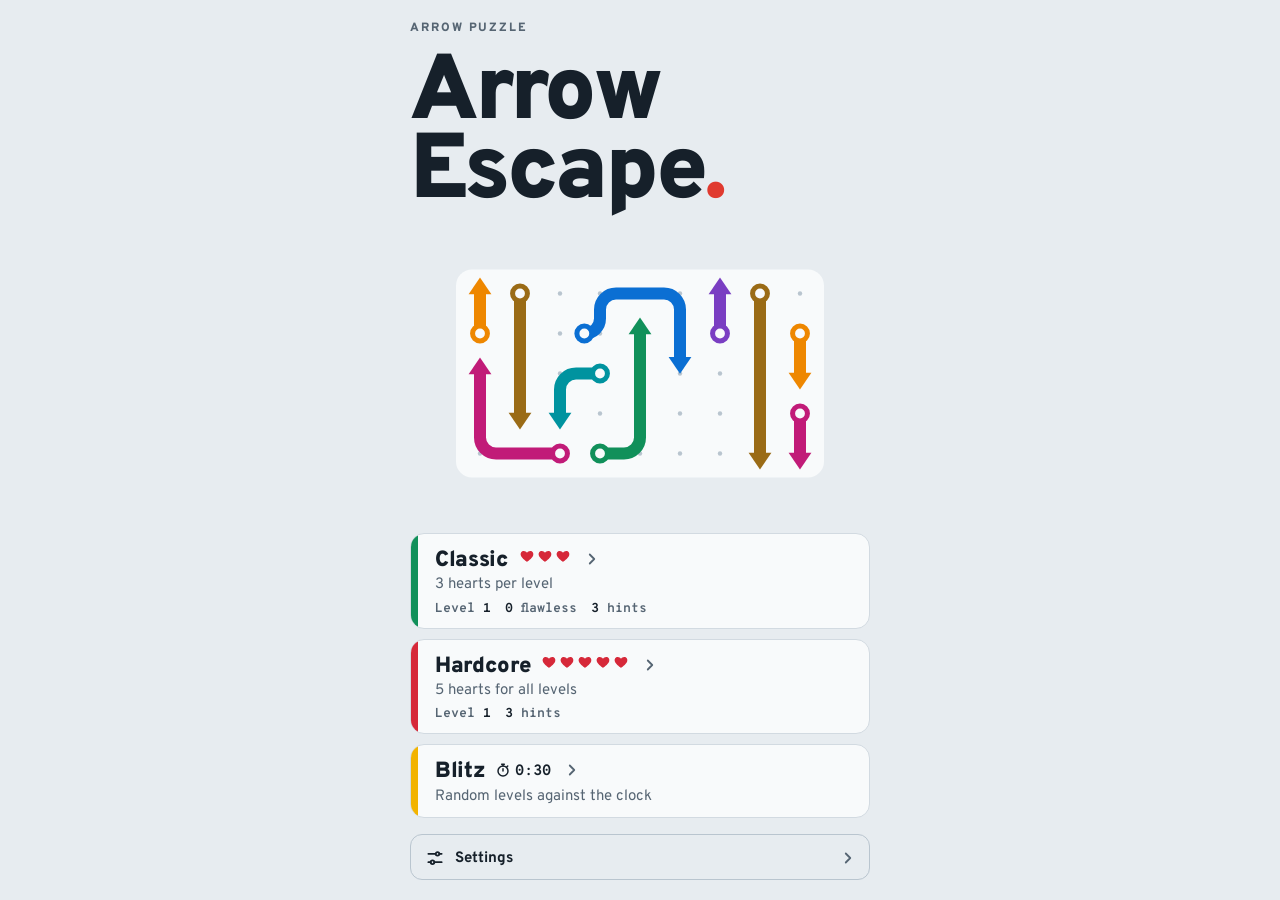
==== commit 195dd546: "Raster zum Umschalten im Spiel - Neuer Knopf in der Fußleiste (neben der Lupe): blendet Linien zwisc" ====
--- a/app/src/main/assets/index.html
+++ b/app/src/main/assets/index.html
@@ -22,6 +22,7 @@
 /* Layout: one-screen transit board. Line-badge header, square-cell canvas, signage footer. */
 :root{
   --paper:#E7ECF0; --surface:#F8FAFB; --ink:#16202A; --muted:#566573; --grid:#B9C5CF; --rule:#D2DAE1;
+  --grid-line:#D3DBE2; --grid-major:#AEBBC6; /* Raster (umschaltbar) */
   --signal:#D62839; --hint:#F2B300; --on-hint:#1E1700; --scrim:rgba(231,236,240,.78);
   --l1:#E03A2F; --l2:#0B6FD3; --l3:#11905A; --l4:#EE8700; --l5:#7A3EC2; --l6:#00939F; --l7:#C11B78; --l8:#9A6B16;
   --display:"Overpass","Arial Narrow","Helvetica Neue",Arial,sans-serif;
@@ -29,14 +30,14 @@
 }
 @media (prefers-color-scheme: dark){
   :root:not([data-theme="light"]){
-    --paper:#0E141A; --surface:#17202A; --ink:#E5EBF0; --muted:#8C9AA7; --grid:#2D3a46; --rule:#24303B;
+    --paper:#0E141A; --surface:#17202A; --ink:#E5EBF0; --muted:#8C9AA7; --grid:#2D3a46; --rule:#24303B; --grid-line:#283541; --grid-major:#3A4A58;
     --signal:#FF4D5E; --hint:#FFC933; --on-hint:#1E1700; --scrim:rgba(14,20,26,.8);
     --l1:#FF5B4F; --l2:#4597FF; --l3:#2EC27F; --l4:#FFA332; --l5:#A77BF2; --l6:#1FC6D3; --l7:#F04FA7; --l8:#D9A441;
     color-scheme:dark;
   }
 }
 :root[data-theme="dark"]{
-  --paper:#0E141A; --surface:#17202A; --ink:#E5EBF0; --muted:#8C9AA7; --grid:#2D3a46; --rule:#24303B;
+  --paper:#0E141A; --surface:#17202A; --ink:#E5EBF0; --muted:#8C9AA7; --grid:#2D3a46; --rule:#24303B; --grid-line:#283541; --grid-major:#3A4A58;
   --signal:#FF4D5E; --hint:#FFC933; --on-hint:#1E1700; --scrim:rgba(14,20,26,.8);
   --l1:#FF5B4F; --l2:#4597FF; --l3:#2EC27F; --l4:#FFA332; --l5:#A77BF2; --l6:#1FC6D3; --l7:#F04FA7; --l8:#D9A441;
   color-scheme:dark;
@@ -103,23 +104,30 @@
 .btn .chip{font-family:var(--mono);font-size:13px;line-height:1;background:var(--hint);color:var(--on-hint);border-radius:6px;padding:4px 6px 2px}
 .btn.primary{background:var(--ink);border-color:var(--ink);color:var(--paper);height:56px;font-size:18px;font-weight:800;padding:3px 22px 0}
 .btn.wide{width:100%}
-/* Lupen-Knopf (nur bei großen Feldern): + = hineinzoomen, − = ganzes Feld */
+/* Symbol-Knöpfe: Raster (immer da) und Lupe (nur bei großen Feldern: + = hineinzoomen, − = ganzes Feld).
+   Gedrückt (Raster an / gezoomt) = dunkel gefüllt */
 .btn.icon{width:46px;flex:none;padding:0}
 .btn.icon svg{width:23px;height:23px;stroke:var(--ink);fill:none;stroke-width:2.3;stroke-linecap:round;stroke-linejoin:round}
 .btn.icon[aria-pressed="true"]{background:var(--ink);border-color:var(--ink)}
 .btn.icon[aria-pressed="true"] svg{stroke:var(--paper)}
 .btn.icon[aria-pressed="true"] .plus{display:none}
-/* Mit Lupe etwas schmalere Knöpfe. Passt „N Pfeile übrig“ dann immer noch nicht in zwei Zeilen
-   (lange Sprachen, Blitz-Tipp „−3 s“, 360 px), wird „Neu“ zum Symbol (fitFooter) */
-.foot.zoomable{gap:8px}
-.foot.zoomable .btn:not(.icon){padding-inline:12px}
+#btnGrid svg{stroke-width:2}
+/* Fußleiste mit Symbol-Knöpfen: etwas schmalere Knöpfe. Passt „N Pfeile übrig“ dann nicht in zwei Zeilen
+   (lange Sprachen, Blitz-Tipp „−3 s“, 360 px), wird erst „Neu“ zum Symbol (compact), dann auch
+   „Tipp“ (tight: Glühbirne + Zahl; das Wort bleibt für Screenreader) – fitFooter */
+.foot{gap:8px}
+.foot .btn:not(.icon){padding-inline:12px}
 .btn .ico{display:none}
 #btnRestart.icon .ico{display:block}
 #btnRestart.icon span{display:none}
+#btnHint .ico{width:21px;height:21px;flex:none;stroke:var(--ink);fill:none;stroke-width:2.2;stroke-linecap:round;stroke-linejoin:round;margin:-2px -2px 0}
 .foot.compact{gap:6px}
 .foot.compact #btnHint{padding-inline:10px}
 .foot.compact .left{font-size:12px}
 .foot.compact .btn.icon{width:42px}
+.foot.tight #btnHint{gap:6px}
+.foot.tight #btnHint .ico{display:block}
+.foot.tight #btnHint .btn-txt{position:absolute;width:1px;height:1px;overflow:hidden;clip:rect(0 0 0 0);white-space:nowrap}
 /* Hinweis zum Zoomen: kleines Schild unten im Spielfeld, verschwindet von selbst */
 .toast{position:absolute;left:50%;bottom:12px;width:max-content;max-width:min(30ch,calc(100% - 24px));margin:0;padding:9px 14px 7px;border-radius:12px;
   background:var(--ink);color:var(--paper);font-size:14px;font-weight:700;line-height:1.3;text-align:center;text-wrap:balance;
@@ -247,8 +255,6 @@
 @media (max-height: 700px){
   .preview-wrap{min-height:0}
 }
-/* Blitz: Tipp-Knopf zeigt „−3 s“ statt einer Zahl, daher etwas schmalere Knöpfe */
-#app.blitz .foot .btn:not(.icon){padding-inline:12px}
 @media (prefers-reduced-motion: reduce){
   .sheet,.sheet.party h2,.hearts.shake,.timer.shake,.timer.low .t-txt{animation:none}
   .tfloat,.tfloat.minus{animation:tfade 1.1s forwards}
@@ -276,7 +282,11 @@
     <button id="btnZoom" class="btn icon" aria-pressed="false" aria-label="Zoom in" hidden>
       <svg viewBox="0 0 24 24" aria-hidden="true"><circle cx="10.5" cy="10.5" r="6.6"/><path d="M15.4 15.4l5.1 5.1M7.7 10.5h5.6"/><path class="plus" d="M10.5 7.7v5.6"/></svg>
     </button>
-    <button id="btnHint" class="btn"><span data-i18n="hint">Hint</span> <span id="hintCount" class="chip">3</span></button>
+    <!-- Raster ein/aus (Einstellung bleibt gespeichert, gilt in allen Modi) -->
+    <button id="btnGrid" class="btn icon" aria-pressed="false" data-i18n-aria="grid" aria-label="Grid">
+      <svg viewBox="0 0 24 24" aria-hidden="true"><rect x="3.5" y="3.5" width="17" height="17" rx="2.5"/><path d="M9.17 3.5v17M14.83 3.5v17M3.5 9.17h17M3.5 14.83h17"/></svg>
+    </button>
+    <button id="btnHint" class="btn"><svg class="ico" viewBox="0 0 24 24" aria-hidden="true"><path d="M9.5 17.5h5M10.3 20.6h3.4M12 3.2a6.1 6.1 0 0 0-3.7 11c.7.6 1.2 1.4 1.2 2.3h5c0-.9.5-1.7 1.2-2.3A6.1 6.1 0 0 0 12 3.2z"/></svg><span class="btn-txt" data-i18n="hint">Hint</span> <span id="hintCount" class="chip">3</span></button>
     <button id="btnRestart" class="btn" data-i18n-aria="restartAria" aria-label="Restart level">
       <svg class="ico" viewBox="0 0 24 24" aria-hidden="true"><path d="M19.5 12a7.5 7.5 0 1 1-2.2-5.3"/><path d="M19.6 3.8v4.6H15"/></svg><span data-i18n="restart">Restart</span>
     </button>
@@ -824,6 +834,7 @@
     ok: 'OK',
     zoomIn: 'Zoom in', zoomOut: 'Zoom out',
     zoomTip: 'Big board: zoom in with two fingers or the magnifier.',
+    grid: 'Grid', // Raster-Knopf (Screenreader)
     debug: 'Debug', // nur Test-APK
   },
   de: {
@@ -881,6 +892,7 @@
     ok: 'OK',
     zoomIn: 'Hineinzoomen', zoomOut: 'Herauszoomen',
     zoomTip: 'Großes Feld: mit zwei Fingern oder der Lupe hineinzoomen.',
+    grid: 'Raster', // Raster-Knopf (Screenreader)
     debug: 'Debug', // nur Test-APK
   },
   es: {
@@ -938,6 +950,7 @@
     ok: 'OK',
     zoomIn: 'Acercar', zoomOut: 'Alejar',
     zoomTip: 'Tablero grande: acerca con dos dedos o con la lupa.',
+    grid: 'Cuadrícula', // Raster-Knopf (Screenreader)
     debug: 'Debug', // nur Test-APK
   },
   pt: {
@@ -995,6 +1008,7 @@
     ok: 'OK',
     zoomIn: 'Aproximar', zoomOut: 'Afastar',
     zoomTip: 'Tabuleiro grande: aproxime com dois dedos ou com a lupa.',
+    grid: 'Grade', // Raster-Knopf (Screenreader)
     debug: 'Debug', // nur Test-APK
   },
   fr: {
@@ -1052,6 +1066,7 @@
     ok: 'OK',
     zoomIn: 'Zoomer', zoomOut: 'Dézoomer',
     zoomTip: 'Grand plateau : zoomez avec deux doigts ou la loupe.',
+    grid: 'Grille', // Raster-Knopf (Screenreader)
     debug: 'Debug', // nur Test-APK
   },
   id: {
@@ -1109,6 +1124,7 @@
     ok: 'OK',
     zoomIn: 'Perbesar', zoomOut: 'Perkecil',
     zoomTip: 'Papan besar: perbesar dengan dua jari atau kaca pembesar.',
+    grid: 'Kisi-kisi', // Raster-Knopf (Screenreader)
     debug: 'Debug', // nur Test-APK
   },
   tr: {
@@ -1166,6 +1182,7 @@
     ok: 'Tamam',
     zoomIn: 'Yakınlaştır', zoomOut: 'Uzaklaştır',
     zoomTip: 'Büyük alan: iki parmakla ya da büyüteçle yakınlaştır.',
+    grid: 'Izgara', // Raster-Knopf (Screenreader)
     debug: 'Debug', // nur Test-APK
   },
 };
@@ -1255,7 +1272,7 @@
 function readColors(){
   const cs = getComputedStyle(document.documentElement);
   const v = n => cs.getPropertyValue(n).trim();
-  C = { paper: v('--paper'), surface: v('--surface'), ink: v('--ink'), grid: v('--grid'), rule: v('--rule'),
+  C = { paper: v('--paper'), surface: v('--surface'), ink: v('--ink'), grid: v('--grid'), rule: v('--rule'), gridLine: v('--grid-line'), gridMajor: v('--grid-major'),
         signal: v('--signal'), hint: v('--hint'), lines: [1,2,3,4,5,6,7,8].map(i => v('--l' + i)) };
 }
 const reduceMotion = window.matchMedia && matchMedia('(prefers-reduced-motion: reduce)').matches;
@@ -1351,6 +1368,7 @@
   ctx.fillStyle = C.surface;
   roundRect(ctx, L.ox - 4, L.oy - 4, cell * W + 8, cell * H + 8, Math.min(16, cell * 0.4));
   ctx.fill();
+  if (opts && opts.grid) drawGrid(ctx, W, H, L);
   ctx.fillStyle = C.grid;
   const dotR = Math.max(1.2, cell * 0.055);
   for (let y = 0; y < H; y++) for (let x = 0; x < W; x++) {
@@ -1398,6 +1416,27 @@
   }
 }
 
+// Raster (Knopf in der Fußleiste, progress.grid): Linien zwischen den Zellen, jede 5. kräftiger,
+// damit man Reihe und Spalte eines Pfeils über große Felder verfolgen kann. Liegt unter den Pfeilen.
+// Linienbreite in Geräte-Pixeln und auf Pixel ausgerichtet, damit die Linien scharf bleiben.
+function drawGrid(ctx, W, H, L){
+  const s = ctx.getTransform().a || 1, cell = L.cell;
+  const x0 = L.ox, y0 = L.oy, x1 = x0 + W * cell, y1 = y0 + H * cell;
+  ctx.save();
+  ctx.lineCap = 'butt';
+  for (const major of [false, true]) {
+    const dev = Math.max(1, Math.round((major ? 1.5 : 1) * s)); // 1 bzw. 1,5 CSS-px
+    const snap = v => (Math.round(v * s - dev / 2) + dev / 2) / s;
+    ctx.lineWidth = dev / s;
+    ctx.strokeStyle = major ? C.gridMajor : C.gridLine;
+    ctx.beginPath();
+    for (let i = 1; i < W; i++) if ((i % 5 === 0) === major) { const x = snap(x0 + i * cell); ctx.moveTo(x, y0); ctx.lineTo(x, y1); }
+    for (let j = 1; j < H; j++) if ((j % 5 === 0) === major) { const y = snap(y0 + j * cell); ctx.moveTo(x0, y); ctx.lineTo(x1, y); }
+    ctx.stroke();
+  }
+  ctx.restore();
+}
+
 function roundRect(ctx, x, y, w, h, r){
   ctx.beginPath();
   ctx.moveTo(x + r, y); ctx.arcTo(x + w, y, x + w, y + h, r); ctx.arcTo(x + w, y + h, x, y + h, r);
@@ -1534,7 +1573,7 @@
 const els = {
   app: $('app'), home: $('home'), dlg: $('dlg'), board: $('board'), preview: $('preview'),
   lvl: $('lvlNum'), lvlLabel: $('lvlLabel'), hearts: $('hearts'), left: $('left'), hint: $('btnHint'), hintCount: $('hintCount'),
-  coach: $('coach'), sound: $('tglSound'), vib: $('tglVib'), zoom: $('btnZoom'), zoomTip: $('zoomTip'), foot: $('foot'), restart: $('btnRestart'),
+  coach: $('coach'), sound: $('tglSound'), vib: $('tglVib'), zoom: $('btnZoom'), grid: $('btnGrid'), zoomTip: $('zoomTip'), foot: $('foot'), restart: $('btnRestart'),
   classic: $('btnClassic'), classicHearts: $('classicHearts'), classicStats: $('classicStats'),
   hc: $('btnHc'), hcHearts: $('hcHearts'), hcStats: $('hcStats'), buy: $('btnBuy'), buyPrice: $('buyPrice'),
   blitz: $('btnBlitz'), blitzTime: $('blitzTime'), blitzStats: $('blitzStats'), timer: $('timer'), timerTxt: $('timerTxt'),
@@ -1622,6 +1661,7 @@
   }
   els.left.textContent = t('left', G.board ? G.board.left : 0);
   renderZoomBtn();
+  els.grid.setAttribute('aria-pressed', String(!!progress.grid));
   if (blitz) {
     els.hintCount.textContent = t('secs', -BLITZ_HINT / 1000);
     tSecs = -1; renderTimer();
@@ -2038,7 +2078,7 @@
       ctx.setTransform(dpr, 0, 0, dpr, 0, 0);
       ctx.clearRect(0, 0, w, h);
       G.layout = boardView(w, h, now);
-      drawBoard(ctx, G.board, G.layout, now, { hint: G.hint });
+      drawBoard(ctx, G.board, G.layout, now, { hint: G.hint, grid: !!progress.grid });
       if (Z.k > 1) drawZoomBars(ctx, G.layout, w, h);
       if (G.board.busy() || G.hint !== -1 || G.board.flash || Z.anim) { dirty = true; again = true; }
     }
@@ -2105,17 +2145,20 @@
 function renderZoomBtn(){
   const show = els.zoom.hidden === Z.can;
   els.zoom.hidden = !Z.can;
-  els.foot.classList.toggle('zoomable', Z.can);
   els.zoom.setAttribute('aria-pressed', String(Z.on));
   els.zoom.setAttribute('aria-label', Z.on ? t('zoomOut') : t('zoomIn'));
   if (show) fitFooter();
 }
-// Passt „N Pfeile übrig“ nicht in zwei Zeilen, wird „Neu“ zum Symbol (erst ohne messen, dann entscheiden)
+// Passt „N Pfeile übrig“ nicht in zwei Zeilen, wird erst „Neu“ zum Symbol (compact), dann auch „Tipp“
+// (tight: Glühbirne + Zahl). Jede Stufe erst anwenden, dann messen.
 function fitFooter(){
   const f = els.foot, l = els.left;
-  f.classList.remove('compact'); els.restart.classList.remove('icon');
-  if (l.scrollHeight <= l.clientHeight + 1 && l.scrollWidth <= l.clientWidth + 1) return;
+  const fits = () => l.scrollHeight <= l.clientHeight + 1 && l.scrollWidth <= l.clientWidth + 1;
+  f.classList.remove('compact', 'tight'); els.restart.classList.remove('icon');
+  if (fits()) return;
   f.classList.add('compact'); els.restart.classList.add('icon');
+  if (fits()) return;
+  f.classList.add('tight');
 }
 function animateZoom(k, cx, cy){
   const v = viewFor(Math.max(1, Math.min(zoomMax(), k)), cx, cy);
@@ -2245,6 +2288,13 @@
   zoomAt(Z.k * Math.exp(-e.deltaY * (e.deltaMode ? 0.05 : 0.0015)), p.x, p.y);
 }, { passive: false });
 els.zoom.addEventListener('click', toggleZoom);
+// Raster ein/aus: gespeichert in progress.grid, gilt für alle Modi und bleibt nach dem Neustart
+els.grid.addEventListener('click', () => {
+  progress.grid = !progress.grid; saveProgress();
+  buzz(10);
+  els.grid.setAttribute('aria-pressed', String(progress.grid));
+  kick();
+});
 $('btnHint').addEventListener('click', useHint);
 $('btnRestart').addEventListener('click', () => {
   if (!G.board || G.over) return;
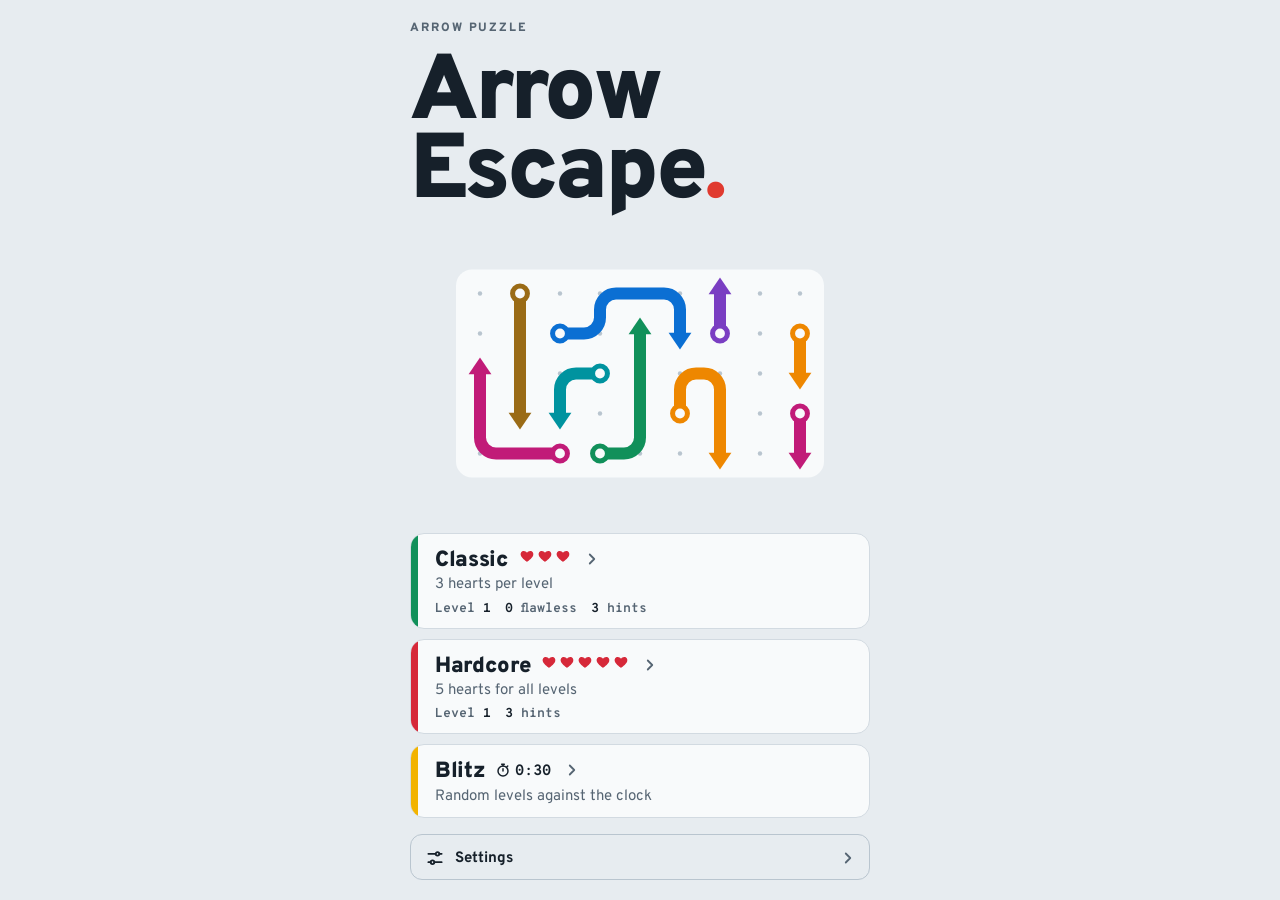
==== commit e43dd67b: "Pfeil-Anzeige entfernt, „Modus neu“ in Klassisch und Hardcore - Anzeige „N Pfeile übrig“ aus der Fuß" ====
--- a/app/src/main/assets/index.html
+++ b/app/src/main/assets/index.html
@@ -95,8 +95,6 @@
   color:var(--muted);padding:6px 8px;pointer-events:none;text-wrap:balance}
 
 .foot{display:flex;align-items:center;gap:10px;padding-block:8px 14px}
-.left{flex:1;min-width:0;font-family:var(--mono);font-weight:700;font-size:13px;line-height:1.25;color:var(--muted);font-variant-numeric:tabular-nums;
-  display:-webkit-box;-webkit-box-orient:vertical;-webkit-line-clamp:2;overflow:hidden}
 .btn{font-weight:700;font-size:15px;letter-spacing:.01em;height:46px;padding:2px 16px 0;border-radius:12px;border:1.5px solid var(--grid);
   background:var(--surface);color:var(--ink);display:inline-flex;align-items:center;justify-content:center;gap:8px;transition:transform .08s}
 .btn:active{transform:translateY(1px)}
@@ -112,18 +110,19 @@
 .btn.icon[aria-pressed="true"] svg{stroke:var(--paper)}
 .btn.icon[aria-pressed="true"] .plus{display:none}
 #btnGrid svg{stroke-width:2}
-/* Fußleiste mit Symbol-Knöpfen: etwas schmalere Knöpfe. Passt „N Pfeile übrig“ dann nicht in zwei Zeilen
-   (lange Sprachen, Blitz-Tipp „−3 s“, 360 px), wird erst „Neu“ zum Symbol (compact), dann auch
-   „Tipp“ (tight: Glühbirne + Zahl; das Wort bleibt für Screenreader) – fitFooter */
+/* Fußleiste: nur Knöpfe. Symbol-Knöpfe fest 46 px, die Text-Knöpfe teilen sich den Rest gleichmäßig.
+   Passt nicht alles mit Text in die Breite (lange Sprachen, Lupe, 360 px), werden sie stufenweise zu Symbolen –
+   fitFooter: erst „Neu“ (compact), dann „Modus neu“ (mini), zuletzt „Tipp“ (tight: Glühbirne + Zahl).
+   Die Wörter bleiben für Screenreader erhalten (aria-label bzw. unsichtbarer Text). */
 .foot{gap:8px}
-.foot .btn:not(.icon){padding-inline:12px}
+.foot .btn{white-space:nowrap}
+.foot .btn:not(.icon){flex:1 1 0;padding-inline:12px}
 .btn .ico{display:none}
-#btnRestart.icon .ico{display:block}
-#btnRestart.icon span{display:none}
+#btnRestart.icon .ico,#btnReset.icon .ico{display:block}
+#btnRestart.icon span,#btnReset.icon span{display:none}
 #btnHint .ico{width:21px;height:21px;flex:none;stroke:var(--ink);fill:none;stroke-width:2.2;stroke-linecap:round;stroke-linejoin:round;margin:-2px -2px 0}
 .foot.compact{gap:6px}
 .foot.compact #btnHint{padding-inline:10px}
-.foot.compact .left{font-size:12px}
 .foot.compact .btn.icon{width:42px}
 .foot.tight #btnHint{gap:6px}
 .foot.tight #btnHint .ico{display:block}
@@ -278,7 +277,11 @@
     <p id="zoomTip" class="toast" role="status" hidden></p>
   </main>
   <footer id="foot" class="foot">
-    <span id="left" class="left">0 arrows left</span>
+    <!-- „Modus neu“ (nur Klassisch und Hardcore): ganzen Modus auf Level 1 zurücksetzen, mit Nachfrage.
+         Bewusst am anderen Ende als „Neu“, damit man die beiden nicht verwechselt -->
+    <button id="btnReset" class="btn" data-i18n-aria="resetModeAria" aria-label="Reset mode: back to level 1">
+      <svg class="ico" viewBox="0 0 24 24" aria-hidden="true"><path d="M6.5 5.5v13"/><path d="M18 6.2 10.2 12 18 17.8z"/></svg><span data-i18n="resetMode">Reset mode</span>
+    </button>
     <button id="btnZoom" class="btn icon" aria-pressed="false" aria-label="Zoom in" hidden>
       <svg viewBox="0 0 24 24" aria-hidden="true"><circle cx="10.5" cy="10.5" r="6.6"/><path d="M15.4 15.4l5.1 5.1M7.7 10.5h5.6"/><path class="plus" d="M10.5 7.7v5.6"/></svg>
     </button>
@@ -787,7 +790,6 @@
     languageTitle: 'Choose language', close: 'Done',
     level: 'Level', menuAria: 'Menu', boardAria: 'Game board',
     hint: 'Hint', restart: 'Restart', restartAria: 'Restart level',
-    left: n => n === 1 ? '1 arrow left' : `${n} arrows left`,
     hearts: n => n === 1 ? '1 heart' : `${n} hearts`,
     coach1: 'Tap an arrow. If its path is clear, it slides off the board.',
     coach2: 'If another arrow is in the way, they crash. That costs a heart.',
@@ -835,6 +837,10 @@
     zoomIn: 'Zoom in', zoomOut: 'Zoom out',
     zoomTip: 'Big board: zoom in with two fingers or the magnifier.',
     grid: 'Grid', // Raster-Knopf (Screenreader)
+    resetMode: 'Reset mode', resetModeAria: 'Reset mode: back to level 1',
+    resetTitle: m => `Start ${m} over?`,
+    resetTextNormal: n => `Back to level 1 with 3 hints. Your progress up to level ${n} and your flawless count are reset.`,
+    resetTextHc: 'Back to level 1 with 5 hearts and 3 hints. Your best stays.',
     debug: 'Debug', // nur Test-APK
   },
   de: {
@@ -845,7 +851,6 @@
     languageTitle: 'Sprache wählen', close: 'Fertig',
     level: 'Level', menuAria: 'Menü', boardAria: 'Spielfeld',
     hint: 'Tipp', restart: 'Neu', restartAria: 'Level neu starten',
-    left: n => n === 1 ? '1 Pfeil übrig' : `${n} Pfeile übrig`,
     hearts: n => n === 1 ? '1 Herz' : `${n} Herzen`,
     coach1: 'Tippe einen Pfeil an. Ist sein Weg frei, fährt er hinaus.',
     coach2: 'Steht ein Pfeil im Weg, gibt es einen Zusammenstoß. Das kostet ein Herz.',
@@ -893,6 +898,10 @@
     zoomIn: 'Hineinzoomen', zoomOut: 'Herauszoomen',
     zoomTip: 'Großes Feld: mit zwei Fingern oder der Lupe hineinzoomen.',
     grid: 'Raster', // Raster-Knopf (Screenreader)
+    resetMode: 'Modus neu', resetModeAria: 'Modus neu: zurück auf Level 1',
+    resetTitle: m => `${m} neu beginnen?`,
+    resetTextNormal: n => `Zurück auf Level 1 mit 3 Tipps. Dein Fortschritt bis Level ${n} und der Fehlerfrei-Zähler werden zurückgesetzt.`,
+    resetTextHc: 'Zurück auf Level 1 mit 5 Herzen und 3 Tipps. Dein Rekord bleibt.',
     debug: 'Debug', // nur Test-APK
   },
   es: {
@@ -903,7 +912,6 @@
     languageTitle: 'Elige el idioma', close: 'Listo',
     level: 'Nivel', menuAria: 'Menú', boardAria: 'Tablero',
     hint: 'Pista', restart: 'Reiniciar', restartAria: 'Reiniciar nivel',
-    left: n => n === 1 ? 'Queda 1 flecha' : `Quedan ${n} flechas`,
     hearts: n => n === 1 ? '1 corazón' : `${n} corazones`,
     coach1: 'Toca una flecha. Si su camino está libre, sale del tablero.',
     coach2: 'Si otra flecha se interpone, chocan. Eso cuesta un corazón.',
@@ -951,6 +959,10 @@
     zoomIn: 'Acercar', zoomOut: 'Alejar',
     zoomTip: 'Tablero grande: acerca con dos dedos o con la lupa.',
     grid: 'Cuadrícula', // Raster-Knopf (Screenreader)
+    resetMode: 'Reiniciar modo', resetModeAria: 'Reiniciar modo: volver al nivel 1',
+    resetTitle: m => `¿Reiniciar el modo ${m}?`,
+    resetTextNormal: n => `Vuelves al nivel 1 con 3 pistas. Se borran tu progreso hasta el nivel ${n} y tu contador de niveles perfectos.`,
+    resetTextHc: 'Vuelves al nivel 1 con 5 corazones y 3 pistas. Tu récord se mantiene.',
     debug: 'Debug', // nur Test-APK
   },
   pt: {
@@ -961,7 +973,6 @@
     languageTitle: 'Escolha o idioma', close: 'Pronto',
     level: 'Nível', menuAria: 'Menu', boardAria: 'Tabuleiro',
     hint: 'Dica', restart: 'Reiniciar', restartAria: 'Reiniciar nível',
-    left: n => n === 1 ? 'Resta 1 seta' : `Restam ${n} setas`,
     hearts: n => n === 1 ? '1 coração' : `${n} corações`,
     coach1: 'Toque em uma seta. Se o caminho estiver livre, ela sai do tabuleiro.',
     coach2: 'Se outra seta estiver no caminho, elas batem. Isso custa um coração.',
@@ -1009,6 +1020,10 @@
     zoomIn: 'Aproximar', zoomOut: 'Afastar',
     zoomTip: 'Tabuleiro grande: aproxime com dois dedos ou com a lupa.',
     grid: 'Grade', // Raster-Knopf (Screenreader)
+    resetMode: 'Reiniciar modo', resetModeAria: 'Reiniciar modo: voltar ao nível 1',
+    resetTitle: m => `Reiniciar o modo ${m}?`,
+    resetTextNormal: n => `Você volta ao nível 1 com 3 dicas. Seu progresso até o nível ${n} e a contagem de níveis perfeitos são zerados.`,
+    resetTextHc: 'Você volta ao nível 1 com 5 corações e 3 dicas. Seu recorde continua.',
     debug: 'Debug', // nur Test-APK
   },
   fr: {
@@ -1019,7 +1034,6 @@
     languageTitle: 'Choisir la langue', close: 'OK',
     level: 'Niveau', menuAria: 'Menu', boardAria: 'Plateau de jeu',
     hint: 'Indice', restart: 'Rejouer', restartAria: 'Recommencer le niveau',
-    left: n => n === 1 ? '1 flèche restante' : `${n} flèches restantes`,
     hearts: n => n === 1 ? '1 cœur' : `${n} cœurs`,
     coach1: 'Touche une flèche. Si son chemin est libre, elle sort du plateau.',
     coach2: 'Si une autre flèche bloque le passage, elles se percutent. Tu perds un cœur.',
@@ -1067,6 +1081,10 @@
     zoomIn: 'Zoomer', zoomOut: 'Dézoomer',
     zoomTip: 'Grand plateau : zoomez avec deux doigts ou la loupe.',
     grid: 'Grille', // Raster-Knopf (Screenreader)
+    resetMode: 'Remise à zéro', resetModeAria: 'Remise à zéro : retour au niveau 1',
+    resetTitle: m => `Recommencer le mode ${m}\u00A0?`,
+    resetTextNormal: n => `Retour au niveau 1 avec 3 indices. Ta progression jusqu’au niveau ${n} et ton compteur de niveaux parfaits sont remis à zéro.`,
+    resetTextHc: 'Retour au niveau 1 avec 5 cœurs et 3 indices. Ton record est conservé.',
     debug: 'Debug', // nur Test-APK
   },
   id: {
@@ -1077,7 +1095,6 @@
     languageTitle: 'Pilih bahasa', close: 'Selesai',
     level: 'Level', menuAria: 'Menu', boardAria: 'Papan permainan',
     hint: 'Petunjuk', restart: 'Ulangi', restartAria: 'Ulangi level',
-    left: n => `${n} panah tersisa`,
     hearts: n => `${n} nyawa`,
     coach1: 'Ketuk sebuah panah. Jika jalurnya kosong, panah akan keluar dari papan.',
     coach2: 'Jika ada panah lain yang menghalangi, keduanya bertabrakan. Kamu kehilangan satu nyawa.',
@@ -1125,6 +1142,10 @@
     zoomIn: 'Perbesar', zoomOut: 'Perkecil',
     zoomTip: 'Papan besar: perbesar dengan dua jari atau kaca pembesar.',
     grid: 'Kisi-kisi', // Raster-Knopf (Screenreader)
+    resetMode: 'Atur ulang', resetModeAria: 'Atur ulang mode: kembali ke level 1',
+    resetTitle: m => `Mulai ulang mode ${m}?`,
+    resetTextNormal: n => `Kembali ke level 1 dengan 3 petunjuk. Progresmu sampai level ${n} dan jumlah level sempurna diatur ulang.`,
+    resetTextHc: 'Kembali ke level 1 dengan 5 nyawa dan 3 petunjuk. Rekormu tetap tersimpan.',
     debug: 'Debug', // nur Test-APK
   },
   tr: {
@@ -1135,7 +1156,6 @@
     languageTitle: 'Dil seç', close: 'Tamam',
     level: 'Seviye', menuAria: 'Menü', boardAria: 'Oyun tahtası',
     hint: 'İpucu', restart: 'Yeniden', restartAria: 'Seviyeyi yeniden başlat',
-    left: n => `${n} ok kaldı`,
     hearts: n => `${n} can`,
     coach1: 'Bir oka dokun. Yolu açıksa tahtadan çıkar.',
     coach2: 'Yolda başka bir ok varsa çarpışırlar ve bir can kaybedersin.',
@@ -1183,6 +1203,10 @@
     zoomIn: 'Yakınlaştır', zoomOut: 'Uzaklaştır',
     zoomTip: 'Büyük alan: iki parmakla ya da büyüteçle yakınlaştır.',
     grid: 'Izgara', // Raster-Knopf (Screenreader)
+    resetMode: 'Modu sıfırla', resetModeAria: 'Modu sıfırla: 1. seviyeye dön',
+    resetTitle: m => `${m} baştan başlasın mı?`,
+    resetTextNormal: n => `3 ipucuyla 1. seviyeye dönersin. ${n}. seviyeye kadarki ilerlemen ve kusursuz sayacın sıfırlanır.`,
+    resetTextHc: '5 can ve 3 ipucuyla 1. seviyeye dönersin. Rekorun kalır.',
     debug: 'Debug', // nur Test-APK
   },
 };
@@ -1572,7 +1596,7 @@
 const $ = id => document.getElementById(id);
 const els = {
   app: $('app'), home: $('home'), dlg: $('dlg'), board: $('board'), preview: $('preview'),
-  lvl: $('lvlNum'), lvlLabel: $('lvlLabel'), hearts: $('hearts'), left: $('left'), hint: $('btnHint'), hintCount: $('hintCount'),
+  lvl: $('lvlNum'), lvlLabel: $('lvlLabel'), hearts: $('hearts'), hint: $('btnHint'), reset: $('btnReset'), hintCount: $('hintCount'),
   coach: $('coach'), sound: $('tglSound'), vib: $('tglVib'), zoom: $('btnZoom'), grid: $('btnGrid'), zoomTip: $('zoomTip'), foot: $('foot'), restart: $('btnRestart'),
   classic: $('btnClassic'), classicHearts: $('classicHearts'), classicStats: $('classicStats'),
   hc: $('btnHc'), hcHearts: $('hcHearts'), hcStats: $('hcStats'), buy: $('btnBuy'), buyPrice: $('buyPrice'),
@@ -1659,7 +1683,8 @@
     els.hearts.innerHTML = heartsHtml(G.hearts, isHc() ? HC_HEARTS : 3);
     els.hearts.setAttribute('aria-label', t('hearts', G.hearts));
   }
-  els.left.textContent = t('left', G.board ? G.board.left : 0);
+  els.reset.hidden = blitz; // Blitz: „Neu“ startet schon einen neuen Durchgang
+  els.reset.disabled = !blitz && atModeStart();
   renderZoomBtn();
   els.grid.setAttribute('aria-pressed', String(!!progress.grid));
   if (blitz) {
@@ -1940,6 +1965,35 @@
     primary: [t('hcRestart'), newBlitzRun],
     secondary: [t('blitzResume'), () => { els.dlg.hidden = true; tLast = null; kick(); }],
   });
+}
+// „Modus neu“ (Klassisch/Hardcore): den ganzen Modus auf Anfang setzen, vorher nachfragen.
+// Klassisch: Level 1, 3 Tipps, Fehlerfrei-Zähler 0 – Tipps und „fehlerfrei“ gibt es nur für neu geschaffte
+// Level, mit altem Vorrat ließen sie sich sonst durch erneutes Spielen sammeln.
+// Hardcore: wie nach Game over (Level 1, 5 Herzen, 3 Tipps), der Rekord bleibt. Blitz hat keinen solchen Knopf.
+// Steht der Modus schon am Anfang, ist der Knopf gesperrt.
+function atModeStart(){
+  if (isHc()) { const hc = progress.hc; return hc.level === 1 && hc.hearts === HC_HEARTS && hc.hints === HC_RESET.hints; }
+  return progress.level === 1 && progress.flawless === 0 && progress.hints === 3;
+}
+function askResetMode(){
+  if (!G.board || G.over || isBlitz() || atModeStart()) return;
+  const hc = isHc();
+  buzz(10);
+  // „Weiterspielen“ ist der hervorgehobene Knopf: wer sich vertippt, verliert nichts
+  showDialog({
+    eyebrow: eyebrow(),
+    title: t('resetTitle', hc ? t('hardcore') : t('classic')),
+    text: hc ? t('resetTextHc') : t('resetTextNormal', progress.level),
+    primary: [t('blitzResume'), closeDialog],
+    secondary: [t('hcRestart'), resetMode],
+  });
+}
+function resetMode(){
+  if (isHc()) { Object.assign(progress.hc, HC_RESET); progress.run.hc = null; }
+  else { Object.assign(progress, { level: 1, flawless: 0, hints: 3 }); progress.run.normal = null; }
+  saveProgress();
+  buzz(25);
+  startLevel(1);
 }
 // Nächstes Level aus dem Gewinnfenster; in der Gratis-Version ist nach FREE_LEVELS Schluss
 function nextLevel(){
@@ -2149,14 +2203,17 @@
   els.zoom.setAttribute('aria-label', Z.on ? t('zoomOut') : t('zoomIn'));
   if (show) fitFooter();
 }
-// Passt „N Pfeile übrig“ nicht in zwei Zeilen, wird erst „Neu“ zum Symbol (compact), dann auch „Tipp“
-// (tight: Glühbirne + Zahl). Jede Stufe erst anwenden, dann messen.
+// Passen nicht alle Knöpfe mit Text in die Fußleiste, werden sie stufenweise zu Symbolen:
+// erst „Neu“ (compact, ↻), dann „Modus neu“ (mini, ⏮), zuletzt „Tipp“ (tight: Glühbirne + Zahl).
+// Der oft gebrauchte Tipp-Knopf behält sein Wort am längsten. Jede Stufe erst anwenden, dann messen.
 function fitFooter(){
-  const f = els.foot, l = els.left;
-  const fits = () => l.scrollHeight <= l.clientHeight + 1 && l.scrollWidth <= l.clientWidth + 1;
-  f.classList.remove('compact', 'tight'); els.restart.classList.remove('icon');
+  const f = els.foot;
+  const fits = () => f.scrollWidth <= f.clientWidth + 1;
+  f.classList.remove('compact', 'tight', 'mini'); els.restart.classList.remove('icon'); els.reset.classList.remove('icon');
   if (fits()) return;
   f.classList.add('compact'); els.restart.classList.add('icon');
+  if (fits()) return;
+  f.classList.add('mini'); els.reset.classList.add('icon');
   if (fits()) return;
   f.classList.add('tight');
 }
@@ -2296,6 +2353,7 @@
   kick();
 });
 $('btnHint').addEventListener('click', useHint);
+els.reset.addEventListener('click', askResetMode);
 $('btnRestart').addEventListener('click', () => {
   if (!G.board || G.over) return;
   if (isBlitz()) restartBlitz(); else startLevel(G.n);
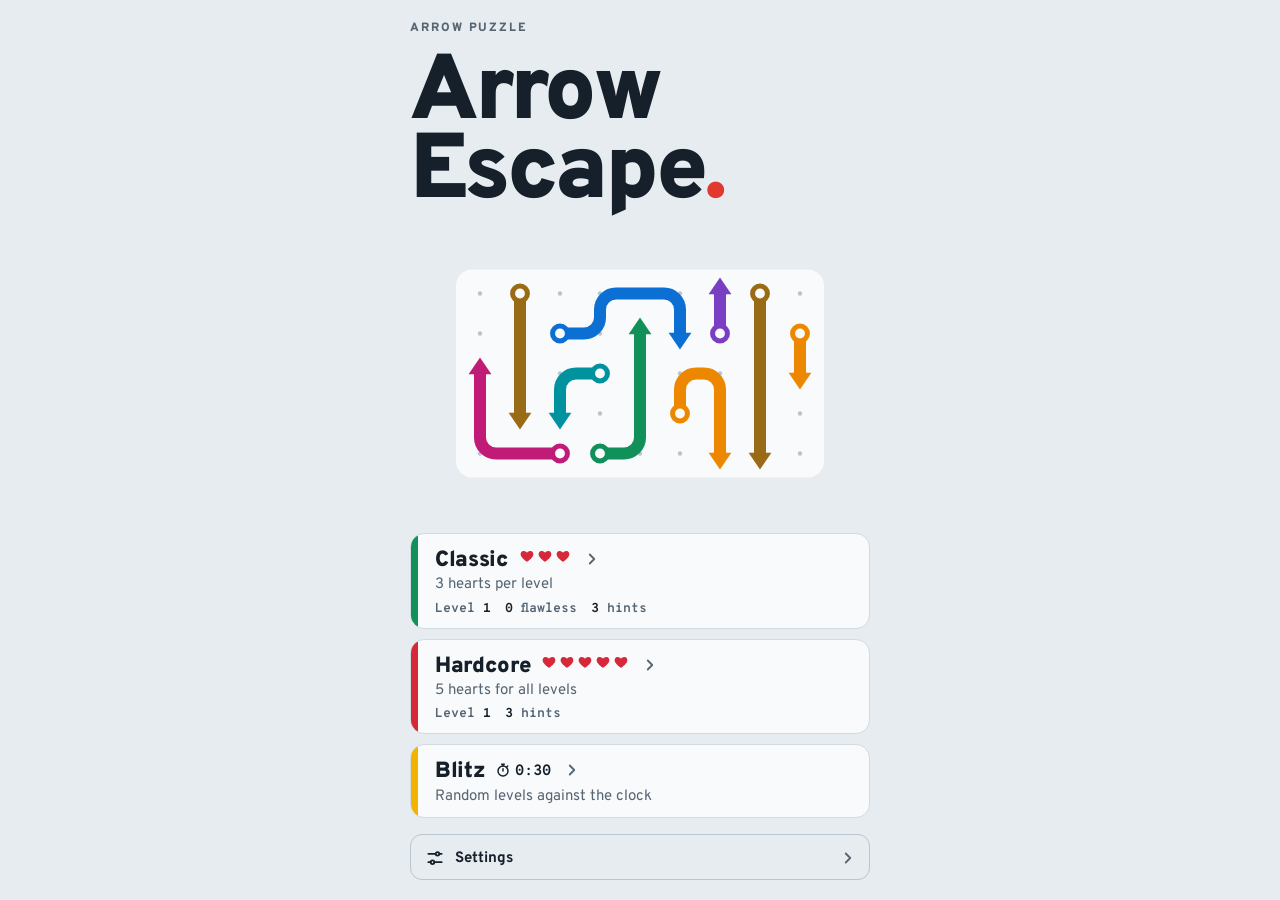
==== commit 1ecba9f1: "Streak beim schnellen Antippen und „Perfekte Runde!“ beim Konfetti - Streak: Pfeile, die höchstens 1" ====
--- a/app/src/main/assets/index.html
+++ b/app/src/main/assets/index.html
@@ -133,6 +133,33 @@
   pointer-events:none;box-shadow:0 6px 20px rgba(0,0,0,.25);animation:toast 6s ease forwards}
 @keyframes toast{0%{opacity:0;transform:translate(-50%,10px)}6%,86%{opacity:1;transform:translate(-50%,0)}100%{opacity:0;transform:translate(-50%,0)}}
 @media (prefers-reduced-motion: reduce){.toast{animation:none}}
+/* Streak: Schild wie die Level-Plakette („STREAK ×5“), schwebt über der angetippten Stelle hoch und verblasst.
+   Farbe wechselt alle 5er-Stufen über die Linienfarben, jede 5. Streak etwas größer. Nur Anzeige, fängt keine Berührungen ab. */
+.streak{position:absolute;z-index:3;left:0;top:0;display:flex;align-items:center;gap:6px;height:30px;padding:2px 11px 0;border-radius:15px;
+  background:var(--ink);color:var(--paper);white-space:nowrap;pointer-events:none;box-shadow:0 4px 14px rgba(0,0,0,.2);
+  transform:translateX(-50%);animation:streak .95s ease-out forwards}
+.streak .s-word{font-size:10px;font-weight:800;letter-spacing:.14em;text-transform:uppercase;opacity:.9}
+.streak b{font-family:var(--mono);font-size:18px;font-weight:700;font-variant-numeric:tabular-nums}
+.streak.t1{background:var(--l3);color:var(--surface)}
+.streak.t2{background:var(--l2);color:var(--surface)}
+.streak.t3{background:var(--l5);color:var(--surface)}
+.streak.t4{background:var(--l1);color:var(--surface)}
+.streak.t5{background:var(--l7);color:var(--surface)}
+.streak.big{height:36px;border-radius:18px;padding-inline:13px}
+.streak.big b{font-size:23px}
+@keyframes streak{0%{opacity:0;transform:translate(-50%,8px) scale(.55)}14%{opacity:1;transform:translate(-50%,0) scale(1.14)}
+  26%{transform:translate(-50%,-2px) scale(1)}68%{opacity:1}100%{opacity:0;transform:translate(-50%,-30px) scale(1)}}
+/* „Perfekte Runde!“: Schild mitten im Feld, springt zusammen mit dem Konfetti hinein (fehlerfrei gelöst, Klassisch/Hardcore).
+   Unterkante in den Linienfarben; blendet aus, sobald das Ergebnis-Fenster kommt. */
+.perfect{position:absolute;left:50%;top:50%;z-index:4;margin:0;width:max-content;max-width:calc(100% - 16px);overflow:hidden;
+  padding:12px 22px 15px;border-radius:16px;background:var(--ink);color:var(--paper);text-align:center;text-wrap:balance;
+  font-weight:900;font-size:clamp(26px,8vw,40px);line-height:1;letter-spacing:-.02em;pointer-events:none;
+  box-shadow:0 10px 32px rgba(0,0,0,.28);transform:translate(-50%,-50%) rotate(-3deg);
+  animation:perfectIn .6s cubic-bezier(.2,1.4,.35,1) both;transition:opacity .25s}
+.perfect::after{content:"";position:absolute;left:0;right:0;bottom:0;height:6px;
+  background:linear-gradient(90deg,var(--l1) 0 20%,var(--l4) 0 40%,var(--hint) 0 60%,var(--l3) 0 80%,var(--l2) 0)}
+.perfect.out{opacity:0}
+@keyframes perfectIn{0%{opacity:0;transform:translate(-50%,-50%) rotate(-12deg) scale(2.1)}55%{opacity:1}100%{transform:translate(-50%,-50%) rotate(-3deg) scale(1)}}
 
 /* ---------- home ---------- */
 .screen{position:fixed;inset:0;background:var(--paper);z-index:5;overflow-y:auto;overscroll-behavior:contain;
@@ -257,6 +284,8 @@
 @media (prefers-reduced-motion: reduce){
   .sheet,.sheet.party h2,.hearts.shake,.timer.shake,.timer.low .t-txt{animation:none}
   .tfloat,.tfloat.minus{animation:tfade 1.1s forwards}
+  .streak{animation:tfade .95s forwards}
+  .perfect{animation:none}
 }
 </style>
 
@@ -275,6 +304,7 @@
     <canvas id="board" data-i18n-aria="boardAria" aria-label="Game board"></canvas>
     <p id="coach" class="coach" hidden></p>
     <p id="zoomTip" class="toast" role="status" hidden></p>
+    <p id="perfect" class="perfect" role="status" hidden></p>
   </main>
   <footer id="foot" class="foot">
     <!-- „Modus neu“ (nur Klassisch und Hardcore): ganzen Modus auf Level 1 zurücksetzen, mit Nachfrage.
@@ -841,6 +871,9 @@
     resetTitle: m => `Start ${m} over?`,
     resetTextNormal: n => `Back to level 1 with 3 hints. Your progress up to level ${n} and your flawless count are reset.`,
     resetTextHc: 'Back to level 1 with 5 hearts and 3 hints. Your best stays.',
+    streak: 'Streak', // schwebendes Schild beim schnellen Antippen („STREAK ×5“)
+    streakBest: n => `Longest streak: ${n}.`,
+    perfect: 'Perfect round!', // beim Konfetti (fehlerfrei gelöst)
     debug: 'Debug', // nur Test-APK
   },
   de: {
@@ -902,6 +935,9 @@
     resetTitle: m => `${m} neu beginnen?`,
     resetTextNormal: n => `Zurück auf Level 1 mit 3 Tipps. Dein Fortschritt bis Level ${n} und der Fehlerfrei-Zähler werden zurückgesetzt.`,
     resetTextHc: 'Zurück auf Level 1 mit 5 Herzen und 3 Tipps. Dein Rekord bleibt.',
+    streak: 'Streak',
+    streakBest: n => `Längste Streak: ${n}.`,
+    perfect: 'Perfekte Runde!',
     debug: 'Debug', // nur Test-APK
   },
   es: {
@@ -963,6 +999,9 @@
     resetTitle: m => `¿Reiniciar el modo ${m}?`,
     resetTextNormal: n => `Vuelves al nivel 1 con 3 pistas. Se borran tu progreso hasta el nivel ${n} y tu contador de niveles perfectos.`,
     resetTextHc: 'Vuelves al nivel 1 con 5 corazones y 3 pistas. Tu récord se mantiene.',
+    streak: 'Racha',
+    streakBest: n => `Mejor racha: ${n}.`,
+    perfect: '¡Ronda perfecta!',
     debug: 'Debug', // nur Test-APK
   },
   pt: {
@@ -1024,6 +1063,9 @@
     resetTitle: m => `Reiniciar o modo ${m}?`,
     resetTextNormal: n => `Você volta ao nível 1 com 3 dicas. Seu progresso até o nível ${n} e a contagem de níveis perfeitos são zerados.`,
     resetTextHc: 'Você volta ao nível 1 com 5 corações e 3 dicas. Seu recorde continua.',
+    streak: 'Sequência',
+    streakBest: n => `Maior sequência: ${n}.`,
+    perfect: 'Rodada perfeita!',
     debug: 'Debug', // nur Test-APK
   },
   fr: {
@@ -1085,6 +1127,9 @@
     resetTitle: m => `Recommencer le mode ${m}\u00A0?`,
     resetTextNormal: n => `Retour au niveau 1 avec 3 indices. Ta progression jusqu’au niveau ${n} et ton compteur de niveaux parfaits sont remis à zéro.`,
     resetTextHc: 'Retour au niveau 1 avec 5 cœurs et 3 indices. Ton record est conservé.',
+    streak: 'Série',
+    streakBest: n => `Meilleure série : ${n}.`,
+    perfect: 'Manche parfaite\u00A0!',
     debug: 'Debug', // nur Test-APK
   },
   id: {
@@ -1146,6 +1191,9 @@
     resetTitle: m => `Mulai ulang mode ${m}?`,
     resetTextNormal: n => `Kembali ke level 1 dengan 3 petunjuk. Progresmu sampai level ${n} dan jumlah level sempurna diatur ulang.`,
     resetTextHc: 'Kembali ke level 1 dengan 5 nyawa dan 3 petunjuk. Rekormu tetap tersimpan.',
+    streak: 'Kombo',
+    streakBest: n => `Kombo terbaik: ${n}.`,
+    perfect: 'Ronde sempurna!',
     debug: 'Debug', // nur Test-APK
   },
   tr: {
@@ -1207,6 +1255,9 @@
     resetTitle: m => `${m} baştan başlasın mı?`,
     resetTextNormal: n => `3 ipucuyla 1. seviyeye dönersin. ${n}. seviyeye kadarki ilerlemen ve kusursuz sayacın sıfırlanır.`,
     resetTextHc: '5 can ve 3 ipucuyla 1. seviyeye dönersin. Rekorun kalır.',
+    streak: 'Seri',
+    streakBest: n => `En uzun seri: ${n}.`,
+    perfect: 'Kusursuz tur!',
     debug: 'Debug', // nur Test-APK
   },
 };
@@ -1252,11 +1303,16 @@
   o.start(t); o.stop(t + dur + 0.03);
 }
 const SCALE = [0, 2, 4, 7, 9];
+// Pfeil fährt raus. i = Stelle in der Streak (0 = erster Pfeil): je länger die Streak, desto höher der Ton
+// (Pentatonik über zwei Oktaven, danach bleibt sie in der oberen). Bricht die Streak ab, geht es unten wieder los.
 function sndRelease(i){
-  const semis = SCALE[i % 5] + 12 * (Math.floor(i / 5) % 2);
+  if (i >= 10) i = 5 + (i - 10) % 5;
+  const semis = SCALE[i % 5] + 12 * Math.floor(i / 5);
   const f = 392 * Math.pow(2, semis / 12);
   tone(f, 0.18, 'triangle', 0.11); tone(f * 2, 0.09, 'sine', 0.035);
 }
+// Jede 5. Streak: kurzes Glitzern obendrauf
+function sndStreak(){ [0, 4, 7].forEach((s, i) => tone(2093 * Math.pow(2, s / 12), 0.12, 'sine', 0.03, 0.05 + i * 0.05)); }
 function sndCrash(){ tone(150, 0.24, 'sine', 0.28, 0, 50); tone(80, 0.1, 'square', 0.04); }
 function sndWin(){ [0, 4, 7, 12, 16].forEach((s, i) => tone(523 * Math.pow(2, s / 12), 0.34, 'triangle', 0.09, i * 0.085)); }
 // Konfetti-Kanone: kurzes Rauschen (Knall) + tiefer Schlag
@@ -1595,7 +1651,7 @@
 /* ---------- UI ---------- */
 const $ = id => document.getElementById(id);
 const els = {
-  app: $('app'), home: $('home'), dlg: $('dlg'), board: $('board'), preview: $('preview'),
+  app: $('app'), home: $('home'), dlg: $('dlg'), board: $('board'), wrap: $('boardWrap'), perfect: $('perfect'), preview: $('preview'),
   lvl: $('lvlNum'), lvlLabel: $('lvlLabel'), hearts: $('hearts'), hint: $('btnHint'), reset: $('btnReset'), hintCount: $('hintCount'),
   coach: $('coach'), sound: $('tglSound'), vib: $('tglVib'), zoom: $('btnZoom'), grid: $('btnGrid'), zoomTip: $('zoomTip'), foot: $('foot'), restart: $('btnRestart'),
   classic: $('btnClassic'), classicHearts: $('classicHearts'), classicStats: $('classicStats'),
@@ -1609,8 +1665,8 @@
 
 // mode: 'normal' (3 Herzen pro Level), 'hc' (Hardcore: 5 Herzen für alle Level, eigener Spielstand)
 // oder 'blitz' (zufällige Level gegen die Uhr; G.time = Restzeit in ms, G.seed = Startwert des Feldes)
-const G = { mode: 'normal', n: 1, board: null, hearts: 3, crashes: 0, over: false, hint: -1, released: 0, layout: null, screen: 'home', skip: null,
-            time: BLITZ_START, seed: 0 };
+const G = { mode: 'normal', n: 1, board: null, hearts: 3, crashes: 0, over: false, hint: -1, layout: null, screen: 'home', skip: null,
+            time: BLITZ_START, seed: 0, streak: 0, streakAt: 0, streakBest: 0 };
 const isHc = () => G.mode === 'hc';
 const isBlitz = () => G.mode === 'blitz';
 const hintPool = () => isHc() ? progress.hc : progress; // beide haben .hints (Blitz: Tipps kosten Zeit)
@@ -1635,14 +1691,15 @@
   G.board = new Board(generateLevel(n, isBlitz() ? G.seed : undefined));
   resetZoom();
   G.hearts = isHc() ? progress.hc.hearts : 3;
-  G.crashes = 0; G.over = false; G.hint = -1; G.released = 0;
+  G.crashes = 0; G.over = false; G.hint = -1;
+  resetStreak(); G.streakBest = 0; hidePerfect();
   // Stand aus einer älteren Level-Erzeugung (anderes Feld ab Level 31): Level, Herzen und Zeit bleiben,
   // die entfernten Pfeile und der Tipp gehörten aber zum alten Feld → Feld frisch
   const sameField = restore && (restore.v === LEVEL_GEN || n <= 30);
   const ids = sameField && Array.isArray(restore.removed)
     ? [...new Set(restore.removed)].filter(id => Number.isInteger(id) && id >= 0 && id < G.board.level.arrows.length) : [];
   if (restore && ids.length < G.board.level.arrows.length) { // kaputter oder schon gelöster Stand → frisch anfangen
-    for (const id of ids) { G.board.remove(id); G.board.gone[id] = true; G.released++; }
+    for (const id of ids) { G.board.remove(id); G.board.gone[id] = true; }
     if (G.mode === 'normal') G.hearts = validHearts(restore.hearts);
     G.crashes = Math.max(0, restore.crashes | 0);
     if (sameField && Number.isInteger(restore.hint) && G.board.alive[restore.hint]) G.hint = restore.hint;
@@ -1784,6 +1841,61 @@
   if (msg) els.coach.textContent = msg;
 }
 
+/* ---------- Streak ----------
+   Pfeile schnell hintereinander rausfahren: Jeder Pfeil, der höchstens STREAK_GAP ms nach dem vorigen rausfährt,
+   zählt die Streak hoch. Ab STREAK_SHOW schwebt ein Schild „STREAK ×N“ über der angetippten Stelle, der Ton steigt mit.
+   Ein Zusammenstoß oder ein neues Level beendet sie. Nur zur Motivation: kein Einfluss auf Herzen, Zeit, Tipps
+   oder den Spielstand (nicht gespeichert). Die längste Streak des Levels steht im Gewinnfenster. */
+const STREAK_GAP = 1200, STREAK_SHOW = 3;
+let streakEl = null;
+function resetStreak(){
+  G.streak = 0; G.streakAt = 0;
+  if (streakEl) { streakEl.remove(); streakEl = null; }
+}
+// Pfeil ist rausgefahren: Streak weiterzählen oder neu bei 1 beginnen; gibt die neue Länge zurück
+function streakStep(now, x, y){
+  G.streak = G.streakAt && now - G.streakAt <= STREAK_GAP ? G.streak + 1 : 1;
+  G.streakAt = now;
+  G.streakBest = Math.max(G.streakBest, G.streak);
+  if (G.streak >= STREAK_SHOW) showStreak(G.streak, x, y);
+  return G.streak;
+}
+function showStreak(n, x, y){
+  if (streakEl) streakEl.remove(); // immer nur das neueste Schild
+  const el = streakEl = document.createElement('span');
+  const tier = n >= 30 ? 5 : n >= 20 ? 4 : n >= 15 ? 3 : n >= 10 ? 2 : n >= 5 ? 1 : 0;
+  el.className = 'streak t' + tier + (n % 5 === 0 ? ' big' : '');
+  el.setAttribute('aria-hidden', 'true');
+  const word = document.createElement('span'), num = document.createElement('b');
+  word.className = 's-word'; word.textContent = t('streak');
+  num.textContent = '×' + n;
+  el.append(word, num);
+  els.wrap.appendChild(el);
+  // über dem Finger (sonst darunter, wenn oben kein Platz ist), seitlich im Spielfeld halten
+  const w = el.offsetWidth, h = el.offsetHeight, W = els.wrap.clientWidth;
+  el.style.left = Math.round(Math.max(w / 2 + 6, Math.min(W - w / 2 - 6, x))) + 'px';
+  el.style.top = Math.round(y - 30 - h >= 4 ? y - 30 - h : y + 26) + 'px';
+  setTimeout(() => { el.remove(); if (streakEl === el) streakEl = null; }, 1000);
+}
+
+/* ---------- „Perfekte Runde!“ beim Konfetti (fehlerfrei gelöst) ---------- */
+let perfectTimer = 0;
+function showPerfect(){
+  const el = els.perfect;
+  clearTimeout(perfectTimer);
+  el.textContent = t('perfect');
+  el.classList.remove('out');
+  el.hidden = true; void el.offsetWidth; el.hidden = false; // Animation neu starten
+}
+function hidePerfect(fade){
+  const el = els.perfect;
+  clearTimeout(perfectTimer);
+  if (el.hidden) return;
+  if (!fade) { el.hidden = true; el.classList.remove('out'); return; }
+  el.classList.add('out');
+  perfectTimer = setTimeout(() => { el.hidden = true; el.classList.remove('out'); }, 260);
+}
+
 function onBoardTap(px, py){
   if (G.over && G.skip) { G.skip(); return; } // Tippen während des Konfettis zeigt das Fenster sofort
   if (G.over || !G.board) return;
@@ -1793,11 +1905,14 @@
   const now = performance.now();
   const r = G.board.tap(id, now);
   if (r.ok) {
-    sndRelease(G.released++); buzz(12);
+    const s = streakStep(now, px, py);
+    sndRelease(s - 1);
+    if (s >= 5 && s % 5 === 0) { sndStreak(); buzz(22); } else buzz(12);
     if (G.hint === id) G.hint = -1;
     if (G.board.left === 0) { G.over = true; if (isBlitz()) blitzWin(); else win(); }
   } else {
     G.crashes++;
+    resetStreak();
     sndCrash(); buzz(70);
     const shakeEl = isBlitz() ? els.timer : els.hearts;
     shakeEl.classList.remove('shake'); void shakeEl.offsetWidth; shakeEl.classList.add('shake');
@@ -1832,20 +1947,22 @@
   }
   const show = party => {
     cancelPending();
+    hidePerfect(true);
     if (!party) { sndWin(); buzz(30); }
     showDialog({
       eyebrow: eyebrow(),
       title: t('winTitle'),
-      text: t('winText', G.crashes) + (isHc() ? ' ' + t('hcLeft', G.hearts) : ''),
+      text: t('winText', G.crashes) + (isHc() ? ' ' + t('hcLeft', G.hearts) : '')
+        + (G.streakBest >= STREAK_SHOW ? ' ' + t('streakBest', G.streakBest) : ''),
       chip: reward ? t('reward') : null, party,
       primary: [t('next'), nextLevel],
       secondary: [t('menu'), goHome],
     });
   };
   if (!flawless || reduceMotion) { later(() => show(false), 520 / SPEED); return; }
-  // Fehlerfrei: erst Konfetti, dann das Fenster
+  // Fehlerfrei: erst Konfetti mit „Perfekte Runde!“, dann das Fenster
   later(() => {
-    Confetti.start(); sndCelebrate();
+    Confetti.start(); sndCelebrate(); showPerfect();
     buzz(25); later(() => buzz(25), 130);
     G.skip = () => show(true);
     later(() => show(true), 1000);
@@ -1914,6 +2031,7 @@
   G.screen = 'home';
   els.dlg.hidden = true;
   els.zoomTip.hidden = true;
+  hidePerfect(); resetStreak();
   els.home.hidden = false;
   renderHome(); kick();
 }
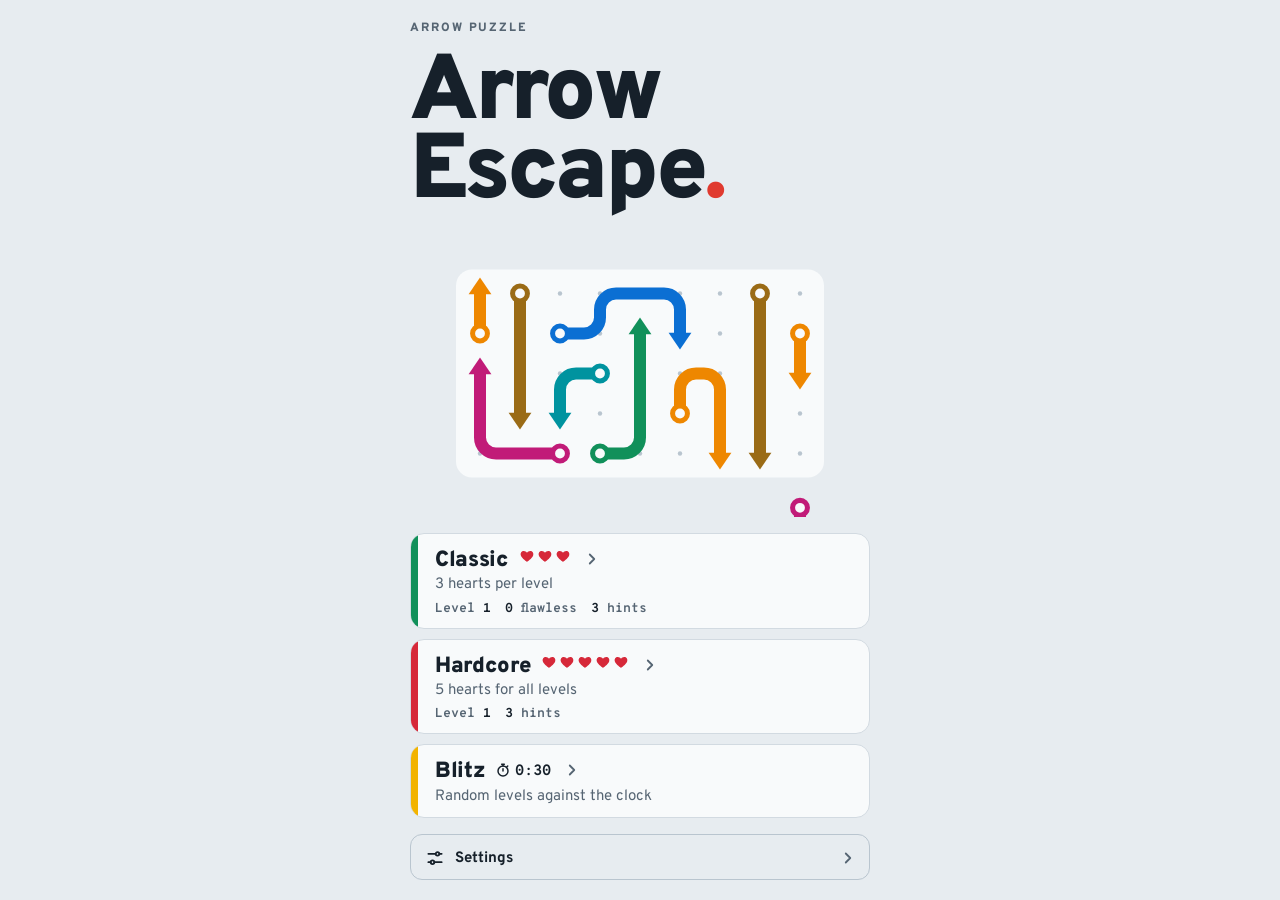
==== commit 4fec48c6: "Play-Store-Vorbereitung: API 36, neue Zurück-Logik, AAB-Build, Datenschutz und Impressum - compileSd" ====
--- a/app/src/main/assets/index.html
+++ b/app/src/main/assets/index.html
@@ -383,6 +383,15 @@
       <button id="btnLang" class="toggle lang-btn" aria-haspopup="dialog">
         <span data-i18n="language">Language</span>
         <span class="lang-current"><span id="langName">English</span><svg class="chev" viewBox="0 0 24 24" aria-hidden="true"><path d="M9 6l6 6-6 6"/></svg></span>
+      </button>
+      <!-- Datenschutz und Impressum: öffnen die Webseite im Browser (LEGAL_URL) -->
+      <button id="btnPrivacy" class="toggle lang-btn">
+        <span data-i18n="privacy">Privacy</span>
+        <span class="lang-current"><svg class="chev" viewBox="0 0 24 24" aria-hidden="true"><path d="M14 4h6v6M20 4l-9 9M18 14v6H4V6h6"/></svg></span>
+      </button>
+      <button id="btnImprint" class="toggle lang-btn">
+        <span data-i18n="imprint">Legal notice</span>
+        <span class="lang-current"><svg class="chev" viewBox="0 0 24 24" aria-hidden="true"><path d="M14 4h6v6M20 4l-9 9M18 14v6H4V6h6"/></svg></span>
       </button>
       <!-- Nur in der Test-APK (vollTest) und im Browser mit ?debug -->
       <button id="btnDebug" class="toggle lang-btn" aria-haspopup="dialog" hidden>
@@ -874,6 +883,7 @@
     streak: 'Streak', // schwebendes Schild beim schnellen Antippen („STREAK ×5“)
     streakBest: n => `Longest streak: ${n}.`,
     perfect: 'Perfect round!', // beim Konfetti (fehlerfrei gelöst)
+    privacy: 'Privacy', imprint: 'Legal notice', // Einstellungen: Links zu Datenschutzerklärung und Impressum (Webseite)
     debug: 'Debug', // nur Test-APK
   },
   de: {
@@ -938,6 +948,7 @@
     streak: 'Streak',
     streakBest: n => `Längste Streak: ${n}.`,
     perfect: 'Perfekte Runde!',
+    privacy: 'Datenschutz', imprint: 'Impressum',
     debug: 'Debug', // nur Test-APK
   },
   es: {
@@ -1002,6 +1013,7 @@
     streak: 'Racha',
     streakBest: n => `Mejor racha: ${n}.`,
     perfect: '¡Ronda perfecta!',
+    privacy: 'Privacidad', imprint: 'Aviso legal',
     debug: 'Debug', // nur Test-APK
   },
   pt: {
@@ -1066,6 +1078,7 @@
     streak: 'Sequência',
     streakBest: n => `Maior sequência: ${n}.`,
     perfect: 'Rodada perfeita!',
+    privacy: 'Privacidade', imprint: 'Aviso legal',
     debug: 'Debug', // nur Test-APK
   },
   fr: {
@@ -1130,6 +1143,7 @@
     streak: 'Série',
     streakBest: n => `Meilleure série : ${n}.`,
     perfect: 'Manche parfaite\u00A0!',
+    privacy: 'Confidentialité', imprint: 'Mentions légales',
     debug: 'Debug', // nur Test-APK
   },
   id: {
@@ -1194,6 +1208,7 @@
     streak: 'Kombo',
     streakBest: n => `Kombo terbaik: ${n}.`,
     perfect: 'Ronde sempurna!',
+    privacy: 'Privasi', imprint: 'Informasi hukum',
     debug: 'Debug', // nur Test-APK
   },
   tr: {
@@ -1258,6 +1273,7 @@
     streak: 'Seri',
     streakBest: n => `En uzun seri: ${n}.`,
     perfect: 'Kusursuz tur!',
+    privacy: 'Gizlilik', imprint: 'Yasal bilgiler',
     debug: 'Debug', // nur Test-APK
   },
 };
@@ -2493,6 +2509,16 @@
 $('btnSettings').addEventListener('click', openSettings);
 $('setClose').addEventListener('click', closeSettings);
 setDlg.addEventListener('click', e => { if (e.target === setDlg) closeSettings(); });
+// Datenschutz und Impressum liegen als Webseite auf GitHub Pages (Ordner docs/). In der App öffnet sie der Browser.
+const LEGAL_URL = 'https://dave6647.github.io/pfeilfrei/';
+function openLink(path){
+  const url = LEGAL_URL + path;
+  buzz(10);
+  if (bridge && typeof bridge.openUrl === 'function') bridge.openUrl(url);
+  else window.open(url, '_blank', 'noopener');
+}
+$('btnPrivacy').addEventListener('click', () => openLink('privacy.html#' + progress.lang));
+$('btnImprint').addEventListener('click', () => openLink('impressum.html' + (progress.lang === 'de' ? '' : '#en')));
 
 /* ---------- Sprachauswahl ---------- */
 const langDlg = $('langDlg'), langList = $('langList');
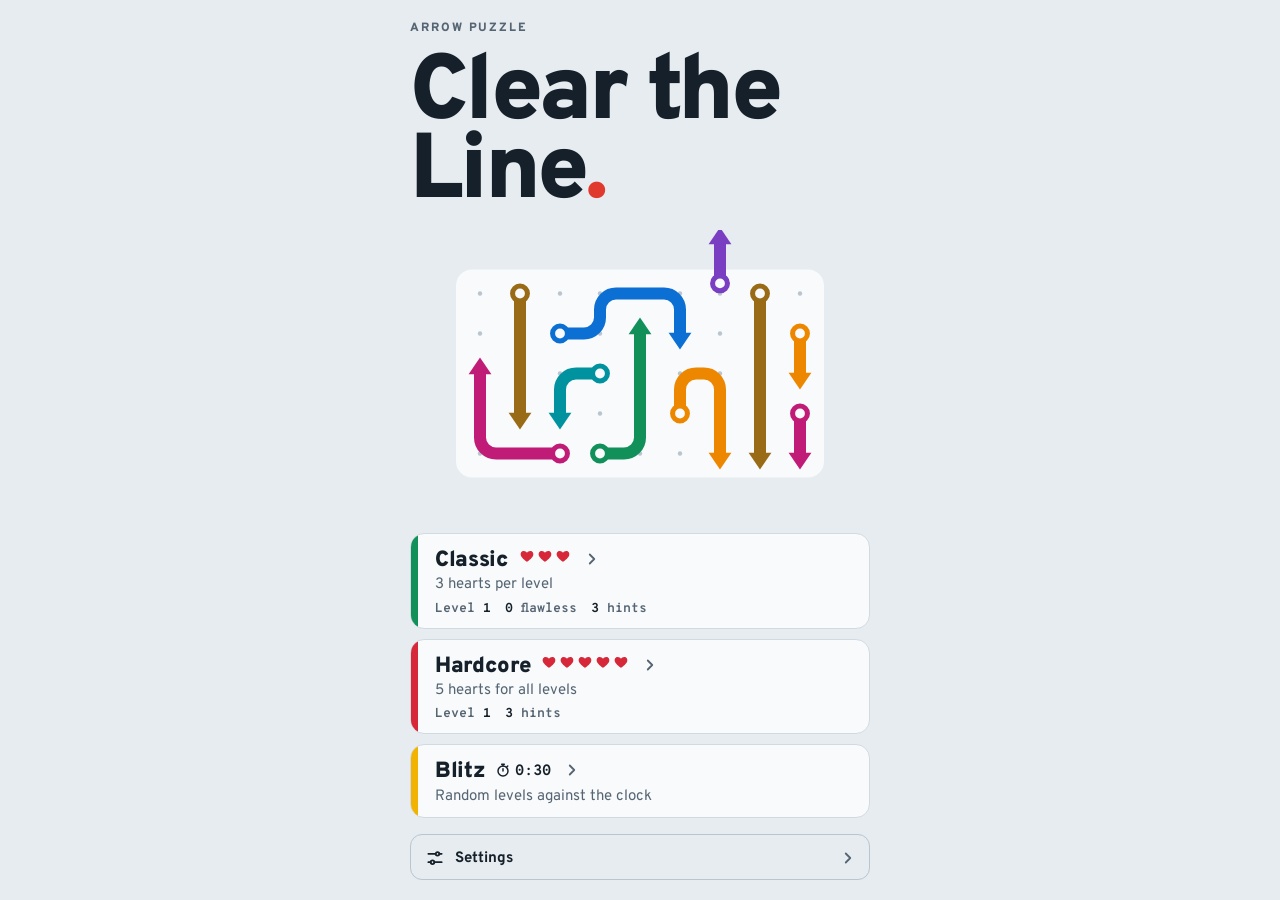
==== commit e10f214b: "Neuer Name: „Clear the Line: Arrow Puzzle“ von davelabs - App-Name „Clear the Line“, Schriftzug im H" ====
--- a/app/src/main/assets/index.html
+++ b/app/src/main/assets/index.html
@@ -6,7 +6,7 @@
 <style>:root{color-scheme:light}[hidden]{display:none!important}</style>
 </head>
 <body>
-<title>Arrow Escape</title>
+<title>Clear the Line</title>
 <meta name="claude:viewport-fit-sides" content="cover">
 <style>
 @font-face{font-family:"Overpass";font-style:normal;font-weight:400;font-display:swap;src:url([data-uri]) format("woff2");unicode-range:U+0000-00FF,U+0131,U+0152-0153,U+02BB-02BC,U+02C6,U+02DA,U+02DC,U+0304,U+0308,U+0329,U+2000-206F,U+20AC,U+2122,U+2191,U+2193,U+2212,U+2215,U+FEFF,U+FFFD}
@@ -329,7 +329,7 @@
 <section id="home" class="screen">
   <div class="home-in">
     <p class="eyebrow" data-i18n="eyebrow">Arrow puzzle</p>
-    <h1 class="wordmark">Arrow<br>Escape<span>.</span></h1>
+    <h1 class="wordmark">Clear the<br>Line<span>.</span></h1>
     <div class="preview-wrap"><canvas id="preview" aria-hidden="true"></canvas></div>
     <!-- Hauptmenü: ein Eintrag pro Modus, wie Linien auf einem Netzplan -->
     <nav class="modes">
